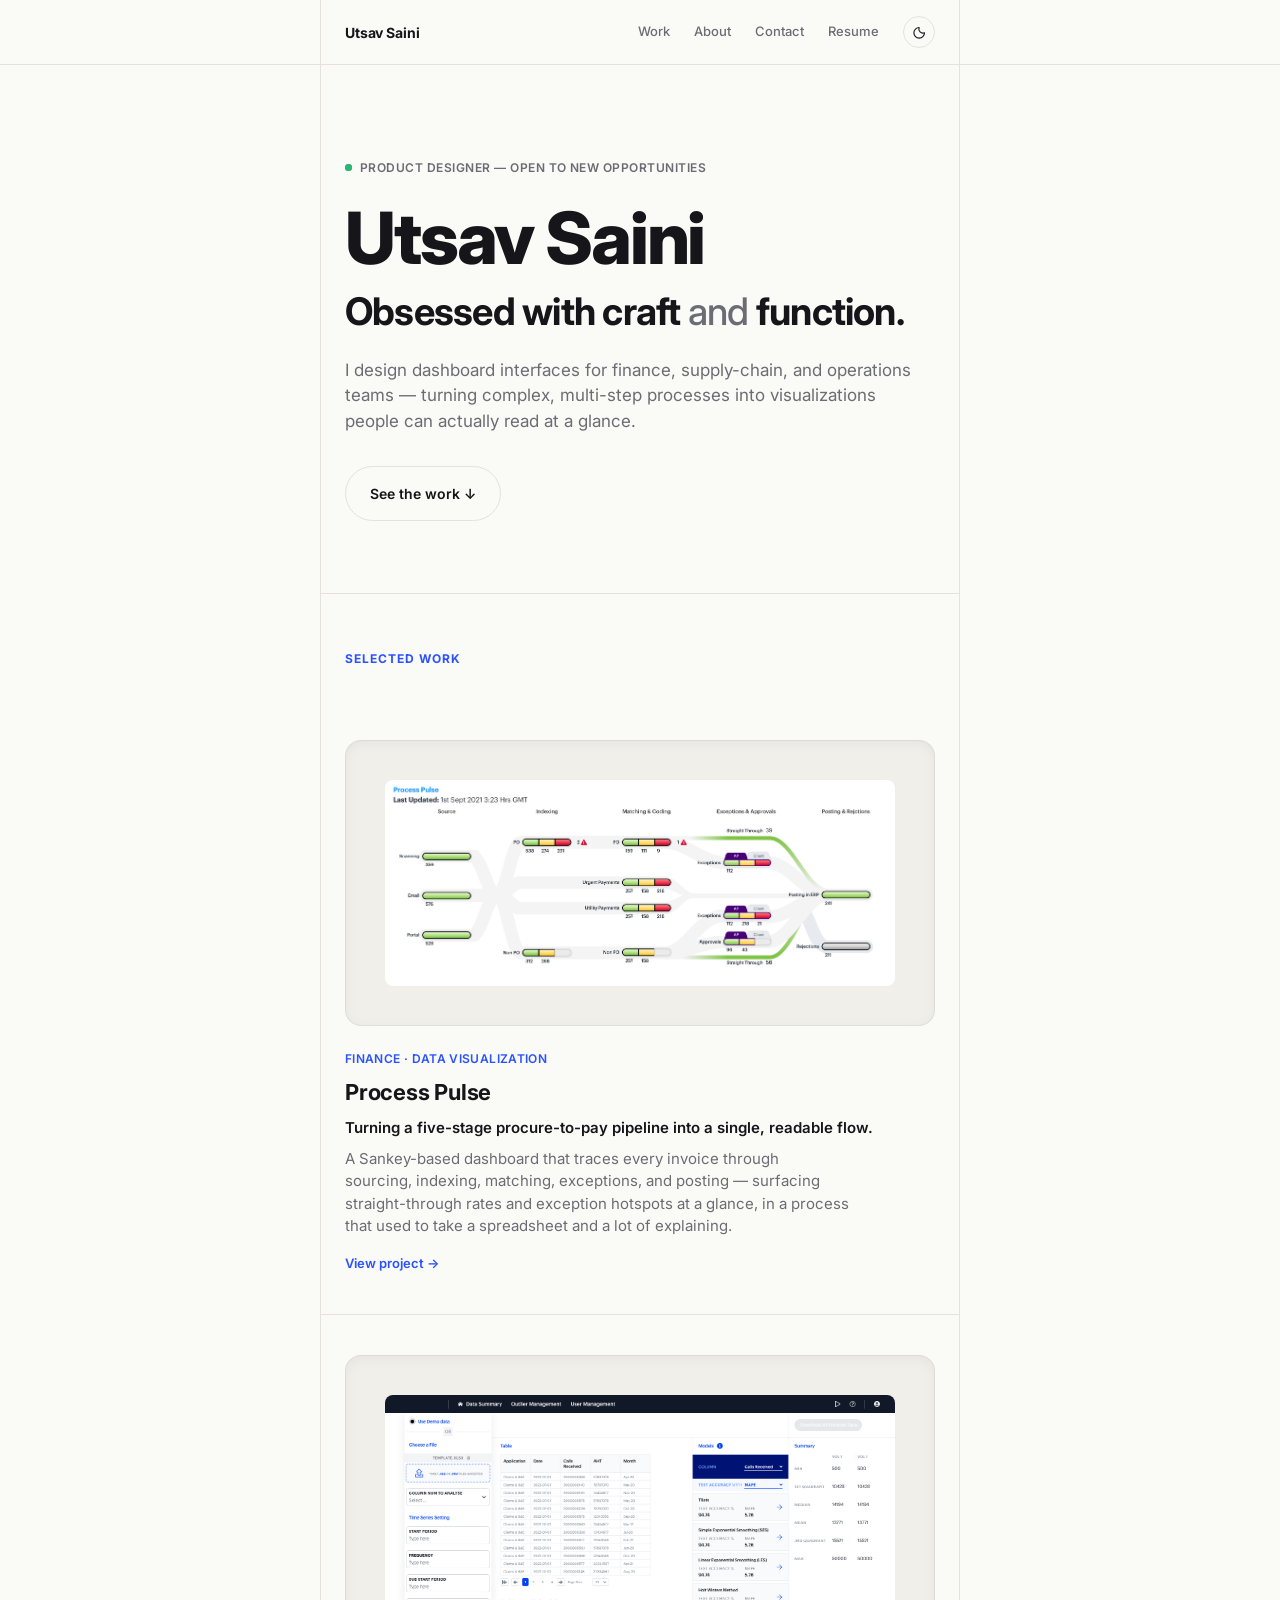
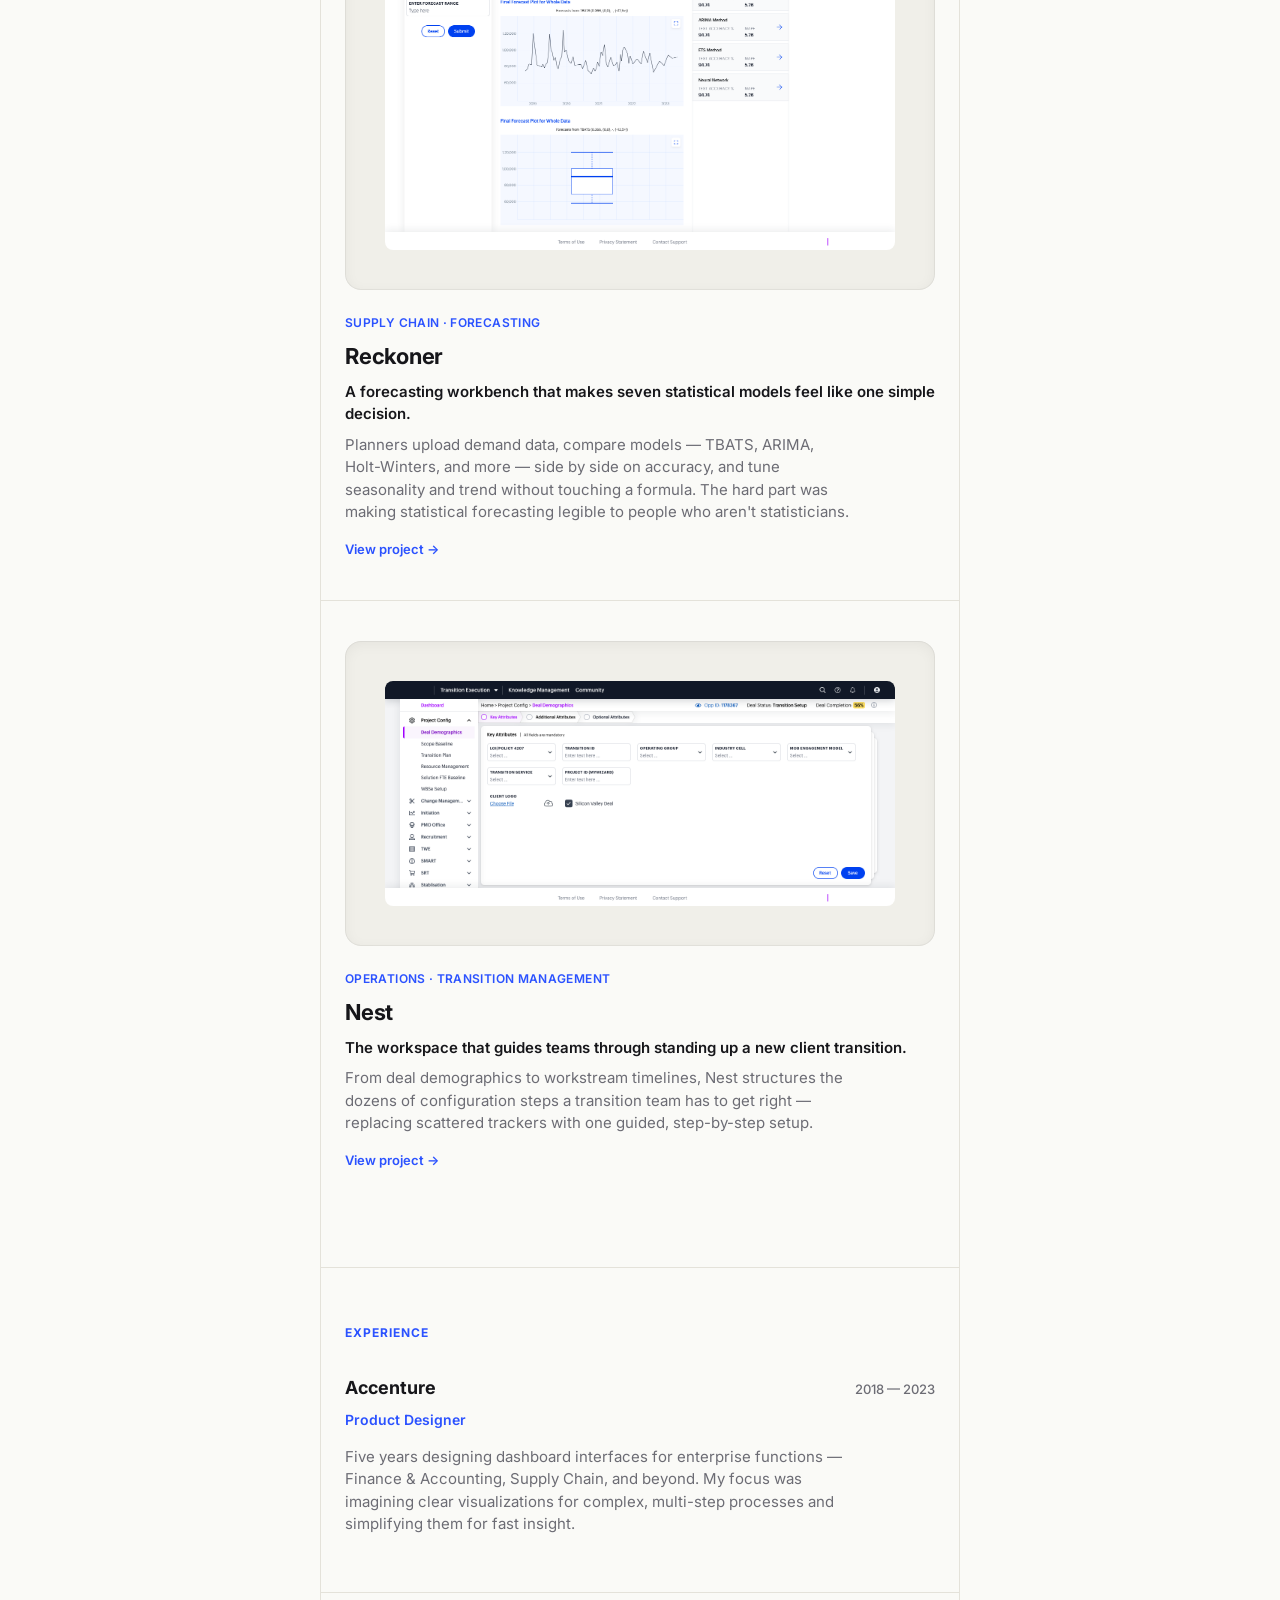
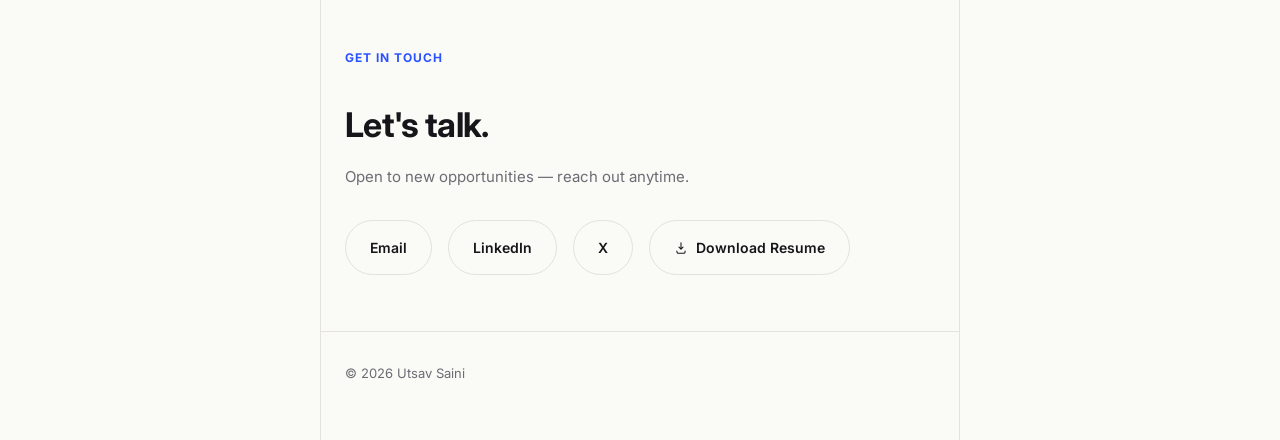
==== index.html @ 3cfc8caf "Fix hero section missing left padding on mobile The mobile media query's shorthand padding on .hero " ====
<!DOCTYPE html>
<html lang="en">
<head>
<meta charset="UTF-8">
<meta name="viewport" content="width=device-width, initial-scale=1.0">
<title>Utsav Saini — Product Designer</title>
<meta name="description" content="Utsav Saini is a Product Designer focused on dashboard interfaces for finance, supply-chain, and operations teams. Open to new opportunities.">
<script>
  (function () {
    var stored = localStorage.getItem('theme');
    var theme = stored || (window.matchMedia('(prefers-color-scheme: dark)').matches ? 'dark' : 'light');
    document.documentElement.setAttribute('data-theme', theme);
  })();
</script>
<link rel="preconnect" href="https://fonts.googleapis.com">
<link rel="preconnect" href="https://fonts.gstatic.com" crossorigin>
<link href="https://fonts.googleapis.com/css2?family=Inter:wght@400;500;600;700;800&display=swap" rel="stylesheet">
<style>
  :root {
    --bg: #fafaf7;
    --surface: #f0efe9;
    --border: #e4e2da;
    --text: #16161a;
    --text-dim: #6c6c74;
    --accent: #2b52ff;
    --nav-bg: rgba(250, 250, 247, 0.85);
    --media-shadow: inset 0 0 0 1px rgba(17, 17, 17, 0.05), inset 0 3px 14px rgba(17, 17, 17, 0.05);
    --width: 640px;
    --gutter: 24px;
    --cell-hover: rgba(43, 82, 255, 0.06);
  }

  [data-theme="dark"] {
    --bg: #121214;
    --surface: #1c1c20;
    --border: #2b2b30;
    --text: #f3f2ee;
    --text-dim: #9b9aa1;
    --accent: #6f8bff;
    --nav-bg: rgba(18, 18, 20, 0.85);
    --media-shadow: inset 0 0 0 1px rgba(255, 255, 255, 0.06), inset 0 3px 16px rgba(0, 0, 0, 0.4);
    --cell-hover: rgba(111, 139, 255, 0.09);
  }

  * { box-sizing: border-box; }

  html { scroll-behavior: smooth; }

  body {
    margin: 0;
    background-color: var(--bg);
    color: var(--text);
    font-family: "Inter", -apple-system, BlinkMacSystemFont, "Segoe UI", sans-serif;
    -webkit-font-smoothing: antialiased;
    line-height: 1.5;
    transition: background-color 0.4s ease, color 0.4s ease;
  }

  a { color: inherit; }

  /* Grid frame — vertical rails bound the content column; each major
     block is a bordered cell that tints on hover. */
  .wrap {
    max-width: var(--width);
    margin: 0 auto;
    padding: 0 var(--gutter);
    border-left: 1px solid var(--border);
    border-right: 1px solid var(--border);
  }

  /* Nav */
  .nav {
    position: sticky;
    top: 0;
    z-index: 10;
    background: var(--nav-bg);
    backdrop-filter: blur(8px);
    border-bottom: 1px solid var(--border);
    transition: background-color 0.4s ease;
  }

  .nav-inner {
    max-width: var(--width);
    border-left: 1px solid var(--border);
    border-right: 1px solid var(--border);
    margin: 0 auto;
    padding: 16px 24px;
    display: flex;
    align-items: center;
    justify-content: space-between;
    gap: 16px;
    transition: background-color 0.15s ease;
  }

  .nav-inner:hover { background-color: var(--cell-hover); }

  .nav-name {
    text-decoration: none;
    font-weight: 700;
    font-size: 14px;
    letter-spacing: -0.01em;
    white-space: nowrap;
    flex-shrink: 0;
  }

  .nav-right {
    display: flex;
    align-items: center;
    gap: 24px;
  }

  .nav-links {
    display: flex;
    gap: 24px;
  }

  .nav-links a {
    text-decoration: none;
    font-size: 13px;
    font-weight: 500;
    color: var(--text-dim);
    transition: color 0.2s ease;
  }

  .nav-links a:hover { color: var(--text); }

  .theme-toggle {
    width: 32px;
    height: 32px;
    flex-shrink: 0;
    display: flex;
    align-items: center;
    justify-content: center;
    border: 1px solid var(--border);
    border-radius: 50%;
    background: transparent;
    color: var(--text);
    cursor: pointer;
    padding: 0;
    transition: background-color 0.25s ease, border-color 0.4s ease, transform 0.25s ease;
  }

  .theme-toggle:hover {
    background: var(--surface);
    transform: translateY(-1px);
  }

  .theme-toggle svg {
    width: 15px;
    height: 15px;
  }

  .theme-toggle .icon-sun { display: none; }

  [data-theme="dark"] .theme-toggle .icon-moon { display: none; }
  [data-theme="dark"] .theme-toggle .icon-sun { display: block; }

  /* Reveal animation */
  .reveal {
    opacity: 0;
    transform: translateY(16px);
    transition: opacity 0.7s cubic-bezier(0.16, 1, 0.3, 1), transform 0.7s cubic-bezier(0.16, 1, 0.3, 1);
  }

  .reveal.in-view {
    opacity: 1;
    transform: translateY(0);
  }

  /* Hero */
  .hero {
    padding: 88px 0 72px;
  }

  .eyebrow {
    display: inline-flex;
    align-items: center;
    gap: 8px;
    font-size: 12px;
    font-weight: 600;
    letter-spacing: 0.04em;
    text-transform: uppercase;
    color: var(--text-dim);
    margin: 0 0 24px;
  }

  .status-dot {
    width: 7px;
    height: 7px;
    border-radius: 50%;
    background: #2bb673;
    position: relative;
  }

  .status-dot::after {
    content: "";
    position: absolute;
    inset: 0;
    border-radius: 50%;
    background: #2bb673;
    animation: pulse 2s ease-out infinite;
  }

  @keyframes pulse {
    0% { transform: scale(1); opacity: 0.6; }
    100% { transform: scale(2.8); opacity: 0; }
  }

  .hero-name {
    font-size: clamp(44px, 10vw, 72px);
    line-height: 1.02;
    letter-spacing: -0.03em;
    font-weight: 800;
    margin: 0 0 16px;
  }

  h2.hero-tagline {
    font-size: clamp(28px, 5vw, 38px);
    line-height: 1.15;
    letter-spacing: -0.02em;
    font-weight: 700;
    margin: 0 0 24px;
  }

  .hero-and { color: var(--text-dim); font-weight: 500; }

  .hero-bio {
    font-size: 17px;
    color: var(--text-dim);
    max-width: 52ch;
    margin: 0 0 32px;
  }

  .hero-cta {
    display: inline-flex;
    align-items: center;
    gap: 8px;
    font-size: 14px;
    font-weight: 600;
    text-decoration: none;
    color: var(--text);
    padding: 16px 24px;
    border: 1px solid var(--border);
    border-radius: 999px;
    transition: background 0.25s ease, transform 0.25s ease, border-color 0.25s ease;
  }

  .hero-cta:hover {
    background: var(--text);
    color: var(--bg);
    border-color: var(--text);
    transform: translateY(-2px);
  }

  /* Section label */
  .section-label {
    font-size: 12px;
    font-weight: 700;
    letter-spacing: 0.08em;
    text-transform: uppercase;
    color: var(--accent);
    margin: 0 0 32px;
  }

  section { padding: 56px 0; }

  section + section { border-top: 1px solid var(--border); }

  /* Work */
  .project-list {
    display: flex;
    flex-direction: column;
  }

  .project-media {
    position: relative;
    min-height: 200px;
    border-radius: 16px;
    background: var(--surface);
    box-shadow: var(--media-shadow);
    padding: clamp(16px, 5vw, 40px);
    margin-bottom: 24px;
    transition: transform 0.4s cubic-bezier(0.16, 1, 0.3, 1), background-color 0.4s ease, box-shadow 0.4s ease;
  }

  .project:hover .project-media { transform: translateY(-4px); }

  .project-media-placeholder {
    position: absolute;
    inset: 0;
    display: flex;
    align-items: center;
    justify-content: center;
    text-align: center;
    padding: 24px;
    font-size: 12px;
    color: var(--text-dim);
    font-weight: 500;
  }

  .project-media img {
    position: relative;
    z-index: 1;
    width: 100%;
    height: auto;
    display: block;
    border-radius: 8px;
  }

  .project-tag {
    font-size: 12px;
    font-weight: 600;
    letter-spacing: 0.03em;
    text-transform: uppercase;
    color: var(--accent);
    margin: 0 0 8px;
  }

  .project-title {
    font-size: 22px;
    font-weight: 700;
    letter-spacing: -0.01em;
    margin: 0 0 8px;
  }

  .project-line {
    font-size: 15px;
    font-weight: 600;
    margin: 0 0 8px;
  }

  .project-desc {
    font-size: 15px;
    color: var(--text-dim);
    margin: 0;
    max-width: 56ch;
  }

  .project {
    cursor: pointer;
    outline: none;
    margin-left: calc(var(--gutter) * -1);
    margin-right: calc(var(--gutter) * -1);
    padding: 40px var(--gutter);
  }

  .project + .project { border-top: 1px solid var(--border); }

  .project:focus-visible {
    box-shadow: 0 0 0 3px var(--accent);
  }

  .project-view {
    display: inline-flex;
    margin-top: 16px;
    font-size: 13px;
    font-weight: 600;
    color: var(--accent);
    transition: transform 0.25s ease;
  }

  .project:hover .project-view { transform: translateX(4px); }

  /* Project modal */
  .modal-overlay {
    position: fixed;
    inset: 0;
    z-index: 100;
    display: flex;
    align-items: flex-start;
    justify-content: center;
    padding: 48px 24px;
    overflow-y: auto;
    background: rgba(10, 10, 12, 0.55);
    backdrop-filter: blur(4px);
    opacity: 0;
    pointer-events: none;
    transition: opacity 0.3s ease;
  }

  .modal-overlay.open {
    opacity: 1;
    pointer-events: auto;
  }

  .modal {
    width: 100%;
    max-width: 720px;
    background: var(--bg);
    border-radius: 20px;
    padding: 40px 40px 48px;
    position: relative;
    transform: translateY(18px) scale(0.98);
    opacity: 0;
    transition: transform 0.35s cubic-bezier(0.16, 1, 0.3, 1), opacity 0.35s ease, background-color 0.4s ease;
  }

  .modal-overlay.open .modal {
    transform: translateY(0) scale(1);
    opacity: 1;
  }

  .modal-close {
    position: absolute;
    top: 20px;
    right: 20px;
    width: 34px;
    height: 34px;
    display: flex;
    align-items: center;
    justify-content: center;
    border: 1px solid var(--border);
    border-radius: 50%;
    background: var(--bg);
    color: var(--text);
    cursor: pointer;
    transition: background-color 0.2s ease, transform 0.2s ease;
  }

  .modal-close:hover {
    background: var(--surface);
    transform: rotate(90deg);
  }

  .modal-close svg { width: 14px; height: 14px; }

  .modal-head { max-width: 56ch; margin-bottom: 32px; }

  .modal-title {
    font-size: 24px;
    font-weight: 700;
    letter-spacing: -0.01em;
    margin: 0 0 8px;
  }

  .modal-gallery {
    display: flex;
    flex-direction: column;
    gap: 16px;
  }

  .modal-gallery img {
    width: 100%;
    display: block;
    border-radius: 12px;
    border: 1px solid var(--border);
  }

  @media (max-width: 560px) {
    .modal-overlay { padding: 0; }
    .modal { max-width: none; min-height: 100%; border-radius: 0; padding: 32px 24px 40px; }
  }

  /* About / Experience */
  .role-head {
    display: flex;
    align-items: baseline;
    justify-content: space-between;
    gap: 16px;
    margin-bottom: 8px;
  }

  .role-head h3 {
    font-size: 18px;
    font-weight: 700;
    margin: 0;
  }

  .role-dates {
    font-size: 13px;
    color: var(--text-dim);
    font-weight: 500;
    white-space: nowrap;
  }

  .role-title {
    font-size: 14px;
    font-weight: 600;
    color: var(--accent);
    margin: 0 0 16px;
  }

  .role-desc {
    font-size: 15px;
    color: var(--text-dim);
    margin: 0;
    max-width: 56ch;
  }

  /* Contact */
  .contact h2 {
    font-size: clamp(26px, 5vw, 34px);
    letter-spacing: -0.02em;
    margin: 0 0 16px;
  }

  .contact-line {
    font-size: 15px;
    color: var(--text-dim);
    margin: 0 0 32px;
  }

  .contact-links {
    display: flex;
    flex-wrap: wrap;
    gap: 16px;
  }

  .contact-links a {
    display: inline-flex;
    align-items: center;
    gap: 8px;
    text-decoration: none;
    font-size: 14px;
    font-weight: 600;
    padding: 16px 24px;
    border: 1px solid var(--border);
    border-radius: 999px;
    transition: background 0.25s ease, color 0.25s ease, border-color 0.25s ease, transform 0.25s ease;
  }

  .contact-links a:hover {
    background: var(--text);
    color: var(--bg);
    border-color: var(--text);
    transform: translateY(-2px);
  }

  .contact-links a svg {
    width: 14px;
    height: 14px;
    flex-shrink: 0;
  }

  footer {
    padding: 32px 0 56px;
    font-size: 13px;
    color: var(--text-dim);
    border-top: 1px solid var(--border);
  }

  /* Grid cells — each major block bleeds edge-to-edge to the rails on
     .wrap and tints on hover. Declared last so it wins over the
     section/footer padding shorthands above. */
  .hero, .work, .about, .contact, footer {
    margin-left: calc(var(--gutter) * -1);
    margin-right: calc(var(--gutter) * -1);
    padding-left: var(--gutter);
    padding-right: var(--gutter);
    transition: background-color 0.15s ease;
  }

  .hero:hover, .work:hover, .about:hover, .contact:hover, footer:hover {
    background-color: var(--cell-hover);
  }

  @media (max-width: 480px) {
    .hero { padding-top: 56px; padding-bottom: 48px; }
    section { padding: 48px 0; }
    .nav-inner { padding: 16px 24px; }
    .wrap, .nav-inner { padding-left: 24px; padding-right: 24px; }
    .nav-right { gap: 16px; }
    .nav-links { gap: 12px; }
    .nav-links a { font-size: 12px; }
  }
</style>
</head>
<body>

  <header class="nav" id="nav">
    <div class="nav-inner">
      <a href="#top" class="nav-name">Utsav Saini</a>
      <div class="nav-right">
        <nav class="nav-links">
          <a href="#work">Work</a>
          <a href="#about">About</a>
          <a href="#contact">Contact</a>
          <a href="utsav-saini-resume.pdf" target="_blank" rel="noopener">Resume</a>
        </nav>
        <button class="theme-toggle" id="themeToggle" type="button" aria-label="Toggle dark mode">
          <svg class="icon-moon" viewBox="0 0 24 24" fill="none" stroke="currentColor" stroke-width="1.8" stroke-linecap="round" stroke-linejoin="round"><path d="M20 12.5A8.5 8.5 0 1 1 11.5 4a6.5 6.5 0 0 0 8.5 8.5Z"/></svg>
          <svg class="icon-sun" viewBox="0 0 24 24" fill="none" stroke="currentColor" stroke-width="1.8" stroke-linecap="round" stroke-linejoin="round"><circle cx="12" cy="12" r="4.5"/><path d="M12 2.5v2.5M12 19v2.5M4.5 12H2M22 12h-2.5M5.6 5.6l1.8 1.8M16.6 16.6l1.8 1.8M18.4 5.6l-1.8 1.8M7.4 16.6l-1.8 1.8"/></svg>
        </button>
      </div>
    </div>
  </header>

  <main class="wrap" id="top">

    <section class="hero">
      <p class="eyebrow"><span class="status-dot"></span> Product Designer — Open to new opportunities</p>
      <h1 class="hero-name">Utsav Saini</h1>
      <h2 class="hero-tagline">Obsessed with craft <span class="hero-and">and</span> function.</h2>
      <p class="hero-bio">
        I design dashboard interfaces for finance, supply-chain, and operations teams —
        turning complex, multi-step processes into visualizations people can actually
        read at a glance.
      </p>
      <a href="#work" class="hero-cta">See the work ↓</a>
    </section>

    <section class="work reveal" id="work">
      <p class="section-label">Selected Work</p>

      <div class="project-list">

        <article class="project reveal" data-project="process-pulse" tabindex="0" role="button" aria-haspopup="dialog">
          <div class="project-media">
            <div class="project-media-placeholder">Add screenshot — save as<br><code>images/process-pulse.png</code></div>
            <img src="images/PTP%20Process%20Pulse.png" alt="Process Pulse — a Sankey-style dashboard tracing a procure-to-pay process" loading="lazy" onerror="this.style.display='none'">
          </div>
          <p class="project-tag">Finance · Data Visualization</p>
          <h3 class="project-title">Process Pulse</h3>
          <p class="project-line">Turning a five-stage procure-to-pay pipeline into a single, readable flow.</p>
          <p class="project-desc">
            A Sankey-based dashboard that traces every invoice through sourcing, indexing,
            matching, exceptions, and posting — surfacing straight-through rates and
            exception hotspots at a glance, in a process that used to take a spreadsheet
            and a lot of explaining.
          </p>
          <span class="project-view">View project →</span>
        </article>

        <article class="project reveal" data-project="reckoner" tabindex="0" role="button" aria-haspopup="dialog">
          <div class="project-media">
            <div class="project-media-placeholder">Add screenshot — save as<br><code>images/reckoner.png</code></div>
            <img src="images/Reckoner%20Data%20Summary%2001.png" alt="Reckoner — a forecasting workbench comparing statistical models" loading="lazy" onerror="this.style.display='none'">
          </div>
          <p class="project-tag">Supply Chain · Forecasting</p>
          <h3 class="project-title">Reckoner</h3>
          <p class="project-line">A forecasting workbench that makes seven statistical models feel like one simple decision.</p>
          <p class="project-desc">
            Planners upload demand data, compare models — TBATS, ARIMA, Holt-Winters, and
            more — side by side on accuracy, and tune seasonality and trend without
            touching a formula. The hard part was making statistical forecasting legible
            to people who aren't statisticians.
          </p>
          <span class="project-view">View project →</span>
        </article>

        <article class="project reveal" data-project="nest" tabindex="0" role="button" aria-haspopup="dialog">
          <div class="project-media">
            <div class="project-media-placeholder">Add screenshot — save as<br><code>images/nest.png</code></div>
            <img src="images/Nest%20PMO%20Deal%20Demographics%20Key%20Attributes.png" alt="Nest — a guided workspace for configuring client transitions" loading="lazy" onerror="this.style.display='none'">
          </div>
          <p class="project-tag">Operations · Transition Management</p>
          <h3 class="project-title">Nest</h3>
          <p class="project-line">The workspace that guides teams through standing up a new client transition.</p>
          <p class="project-desc">
            From deal demographics to workstream timelines, Nest structures the dozens of
            configuration steps a transition team has to get right — replacing scattered
            trackers with one guided, step-by-step setup.
          </p>
          <span class="project-view">View project →</span>
        </article>

      </div>
    </section>

    <section class="about reveal" id="about">
      <p class="section-label">Experience</p>
      <div class="role">
        <div class="role-head">
          <h3>Accenture</h3>
          <span class="role-dates">2018 — 2023</span>
        </div>
        <p class="role-title">Product Designer</p>
        <p class="role-desc">
          Five years designing dashboard interfaces for enterprise functions — Finance
          &amp; Accounting, Supply Chain, and beyond. My focus was imagining clear
          visualizations for complex, multi-step processes and simplifying them for fast
          insight.
        </p>
      </div>
    </section>

    <section class="contact reveal" id="contact">
      <p class="section-label">Get in touch</p>
      <h2>Let's talk.</h2>
      <p class="contact-line">Open to new opportunities — reach out anytime.</p>
      <div class="contact-links">
        <a href="mailto:utsavsaini747@gmail.com">Email</a>
        <a href="https://www.linkedin.com/in/utsavsaini/" target="_blank" rel="noopener">LinkedIn</a>
        <a href="https://x.com/utsav_saini" target="_blank" rel="noopener">X</a>
        <a href="utsav-saini-resume.pdf" download="Utsav Saini - Resume.pdf">
          <svg viewBox="0 0 24 24" fill="none" stroke="currentColor" stroke-width="1.8" stroke-linecap="round" stroke-linejoin="round"><path d="M12 3v11m0 0-3.5-3.5M12 14l3.5-3.5"/><path d="M5 17v1.5A2.5 2.5 0 0 0 7.5 21h9a2.5 2.5 0 0 0 2.5-2.5V17"/></svg>
          Download Resume
        </a>
      </div>
    </section>

    <footer>© 2026 Utsav Saini</footer>

  </main>

  <div class="modal-overlay" id="modalOverlay">
    <div class="modal" id="modal" role="dialog" aria-modal="true" aria-labelledby="modalTitle">
      <button class="modal-close" id="modalClose" type="button" aria-label="Close">
        <svg viewBox="0 0 24 24" fill="none" stroke="currentColor" stroke-width="1.8" stroke-linecap="round"><path d="M5 5l14 14M19 5L5 19"/></svg>
      </button>
      <div class="modal-head">
        <p class="project-tag" id="modalTag"></p>
        <h3 class="modal-title" id="modalTitle"></h3>
        <p class="project-line" id="modalLine"></p>
        <p class="project-desc" id="modalDesc"></p>
      </div>
      <div class="modal-gallery" id="modalGallery"></div>
    </div>
  </div>

<script>
  const observer = new IntersectionObserver((entries) => {
    entries.forEach((entry) => {
      if (entry.isIntersecting) {
        entry.target.classList.add('in-view');
        observer.unobserve(entry.target);
      }
    });
  }, { threshold: 0.12 });

  document.querySelectorAll('.reveal').forEach((el) => observer.observe(el));

  // Theme toggle
  const themeToggle = document.getElementById('themeToggle');
  themeToggle.addEventListener('click', () => {
    const root = document.documentElement;
    const next = root.getAttribute('data-theme') === 'dark' ? 'light' : 'dark';
    root.setAttribute('data-theme', next);
    localStorage.setItem('theme', next);
  });

  // Project modal
  const PROJECTS = {
    'process-pulse': {
      tag: 'Finance · Data Visualization',
      title: 'Process Pulse',
      line: 'Turning a five-stage procure-to-pay pipeline into a single, readable flow.',
      desc: 'A Sankey-based dashboard that traces every invoice through sourcing, indexing, matching, exceptions, and posting — surfacing straight-through rates and exception hotspots at a glance, in a process that used to take a spreadsheet and a lot of explaining.',
      images: ['PTP Process Pulse.png']
    },
    'reckoner': {
      tag: 'Supply Chain · Forecasting',
      title: 'Reckoner',
      line: 'A forecasting workbench that makes seven statistical models feel like one simple decision.',
      desc: "Planners upload demand data, compare models — TBATS, ARIMA, Holt-Winters, and more — side by side on accuracy, and tune seasonality and trend without touching a formula. The hard part was making statistical forecasting legible to people who aren't statisticians.",
      images: [
        'Reckoner Data Summary 01.png',
        'Reckoner Model Tbats.png',
        'Reckoner Model Ex SES.png',
        'Reckoner Model Ex LES.png',
        'Reckoner Model Ex HW.png'
      ]
    },
    'nest': {
      tag: 'Operations · Transition Management',
      title: 'Nest',
      line: 'The workspace that guides teams through standing up a new client transition.',
      desc: 'From deal demographics to workstream timelines, Nest structures the dozens of configuration steps a transition team has to get right — replacing scattered trackers with one guided, step-by-step setup.',
      images: [
        'Nest PMO Deal Demographics Key Attributes.png',
        'Nest PMO Deal Demographics Additional Attributes.png',
        'Nest PMO Transition Timeline Tab 1 copy paste feature single row.png',
        'Nest PMO Transition Timeline Tab 1 copy paste feature blue outline buttons.png',
        'Nest PMO Transition Timeline Tab 1 copy paste feature blue outline buttons hover keyboard shortcut.png'
      ]
    }
  };

  const overlay = document.getElementById('modalOverlay');
  const modal = document.getElementById('modal');
  const modalTag = document.getElementById('modalTag');
  const modalTitle = document.getElementById('modalTitle');
  const modalLine = document.getElementById('modalLine');
  const modalDesc = document.getElementById('modalDesc');
  const modalGallery = document.getElementById('modalGallery');
  const modalClose = document.getElementById('modalClose');
  let lastFocused = null;

  function openProject(id) {
    const data = PROJECTS[id];
    if (!data) return;
    modalTag.textContent = data.tag;
    modalTitle.textContent = data.title;
    modalLine.textContent = data.line;
    modalDesc.textContent = data.desc;
    modalGallery.innerHTML = data.images
      .map((file) => `<img src="images/${encodeURIComponent(file)}" alt="${data.title} screenshot" loading="lazy">`)
      .join('');

    lastFocused = document.activeElement;
    overlay.classList.add('open');
    document.body.style.overflow = 'hidden';
    modalClose.focus();
  }

  function closeProject() {
    overlay.classList.remove('open');
    document.body.style.overflow = '';
    if (lastFocused) lastFocused.focus();
  }

  document.querySelectorAll('.project[data-project]').forEach((card) => {
    card.addEventListener('click', () => openProject(card.dataset.project));
    card.addEventListener('keydown', (e) => {
      if (e.key === 'Enter' || e.key === ' ') {
        e.preventDefault();
        openProject(card.dataset.project);
      }
    });
  });

  modalClose.addEventListener('click', closeProject);
  overlay.addEventListener('click', (e) => {
    if (e.target === overlay) closeProject();
  });
  document.addEventListener('keydown', (e) => {
    if (e.key === 'Escape' && overlay.classList.contains('open')) closeProject();
  });
</script>

</body>
</html>
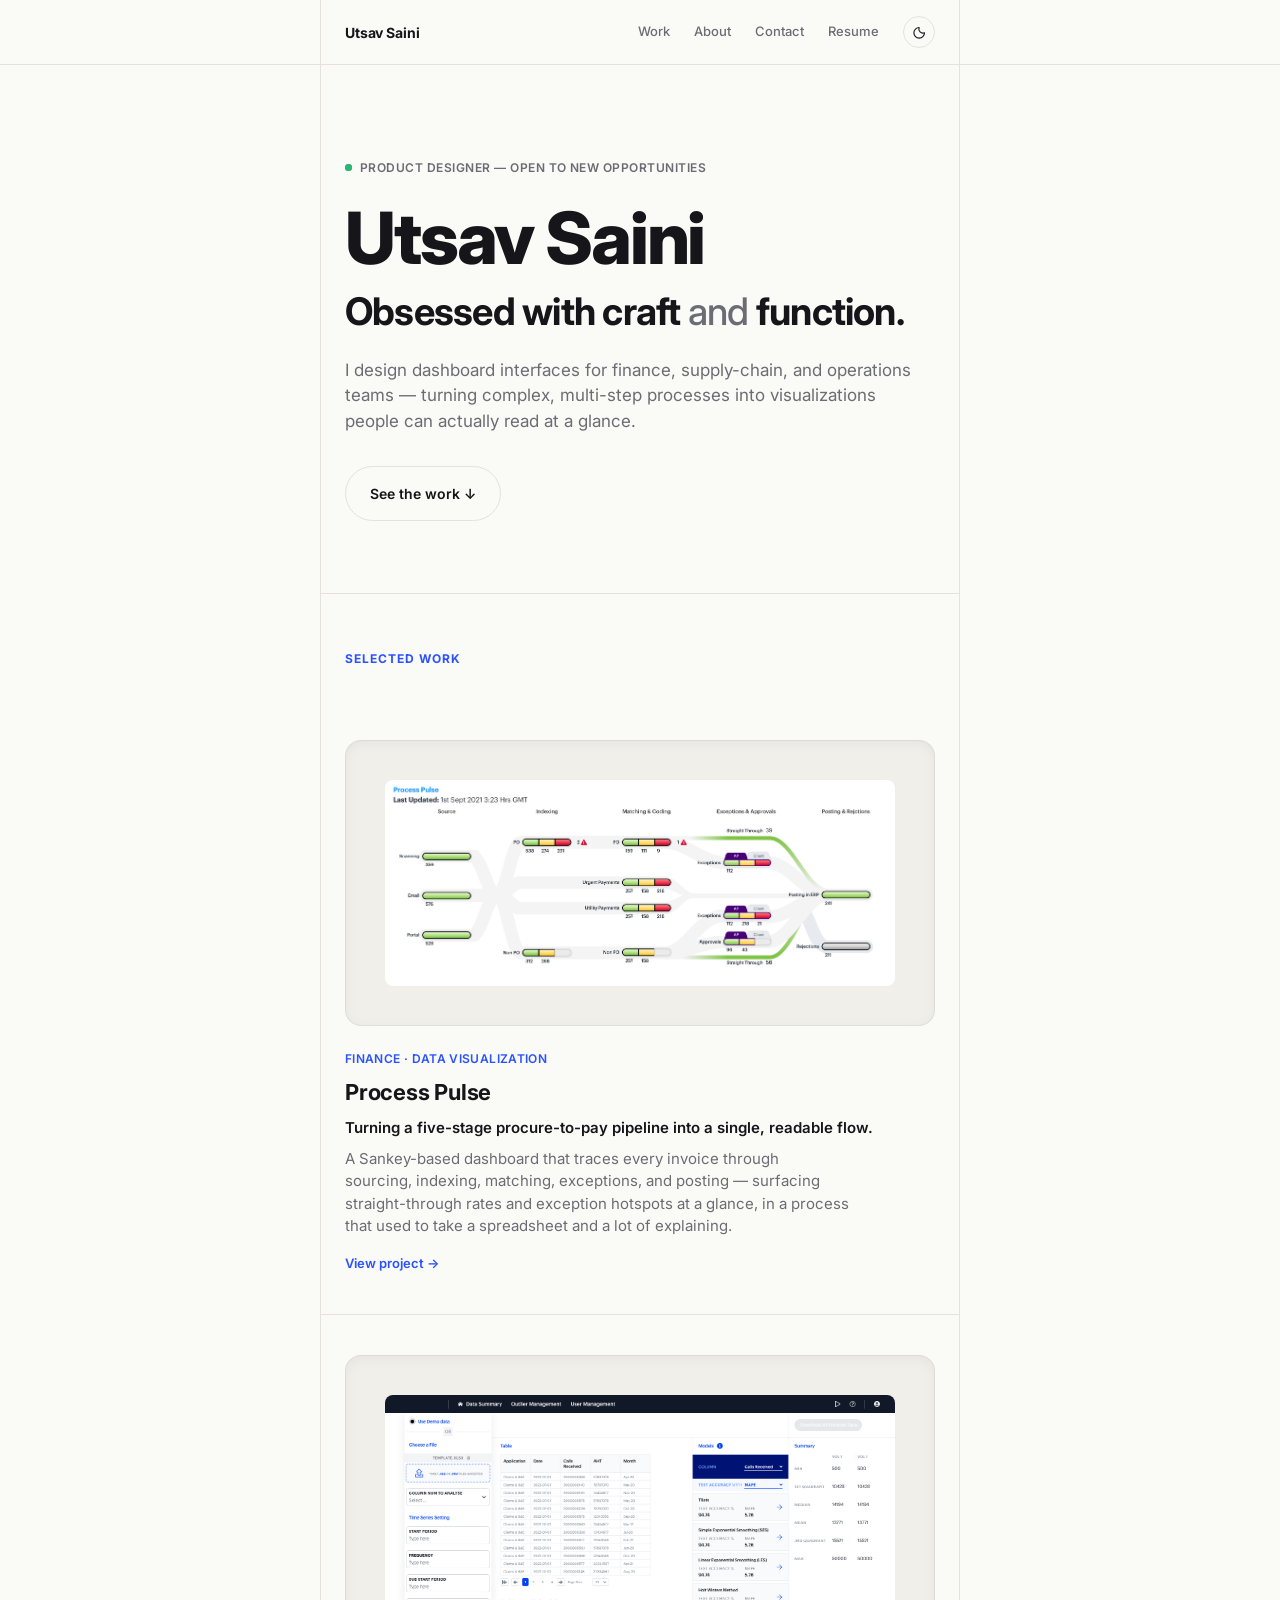
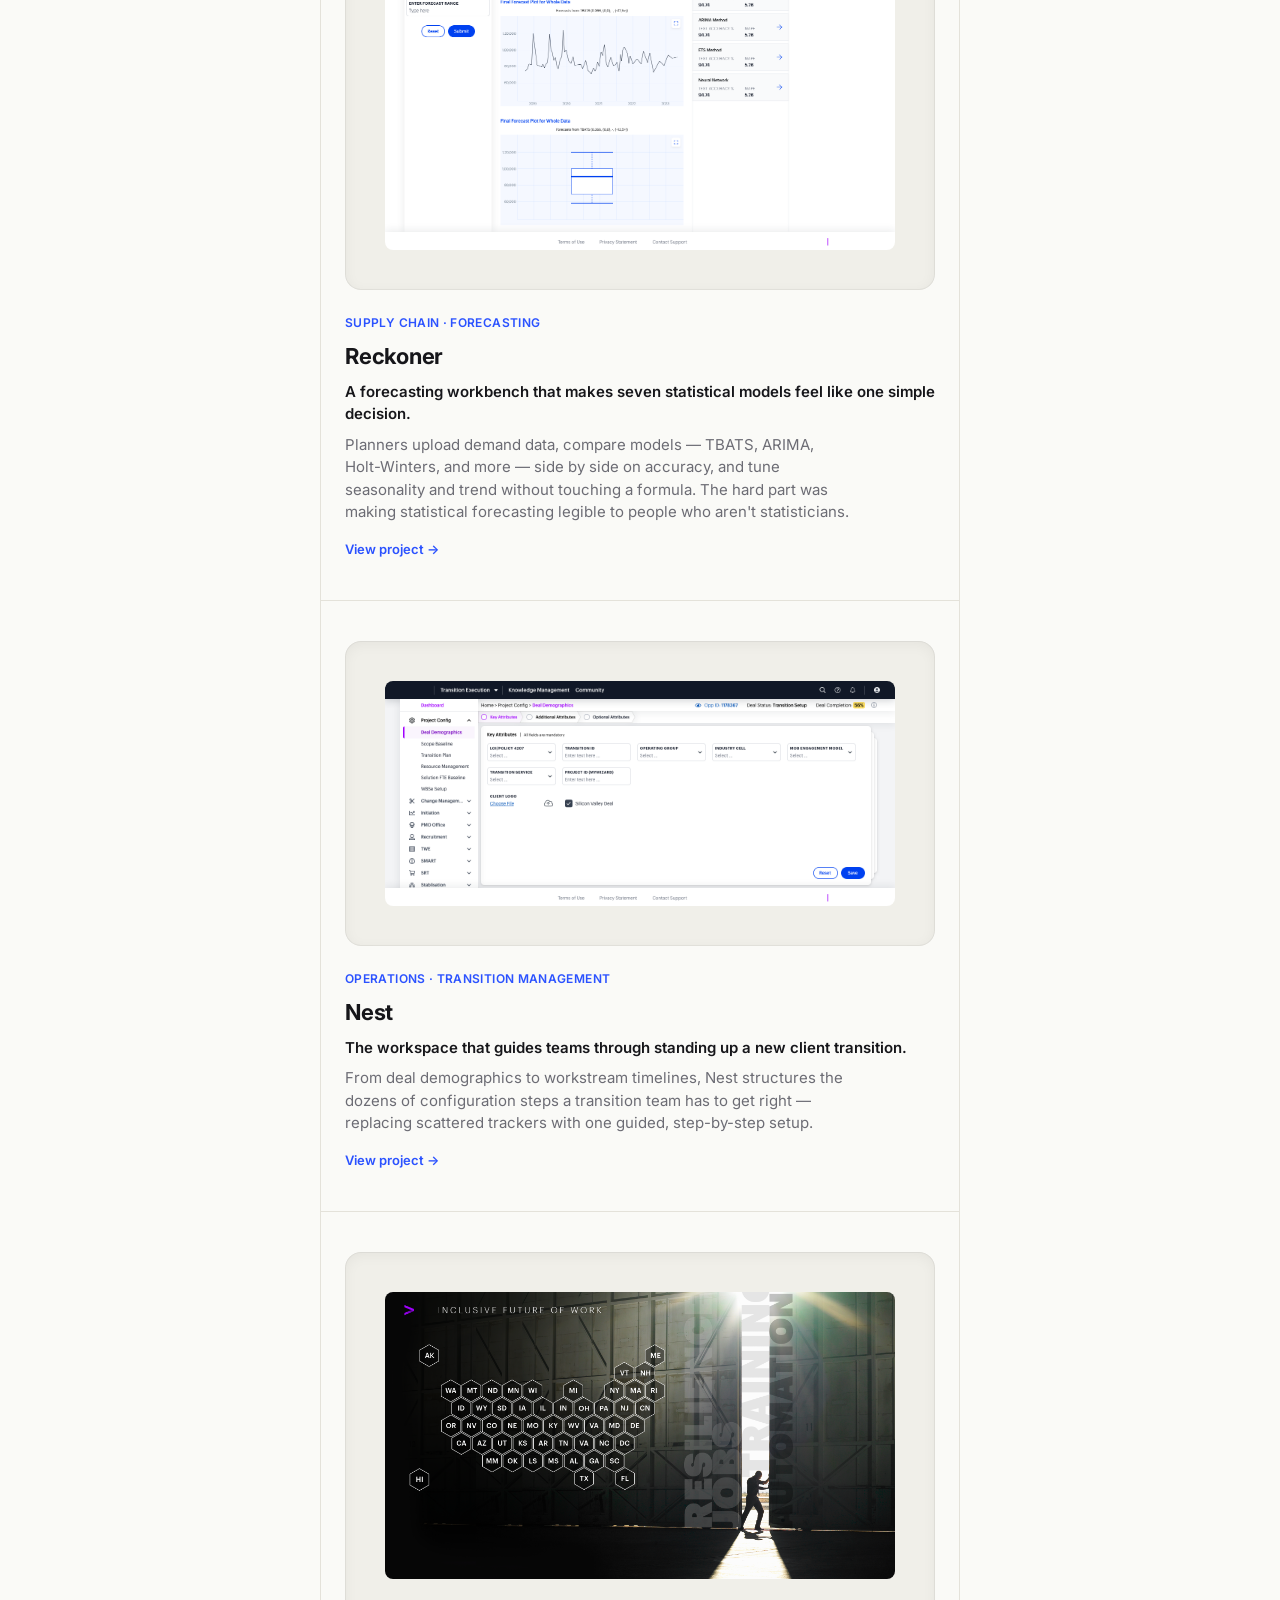
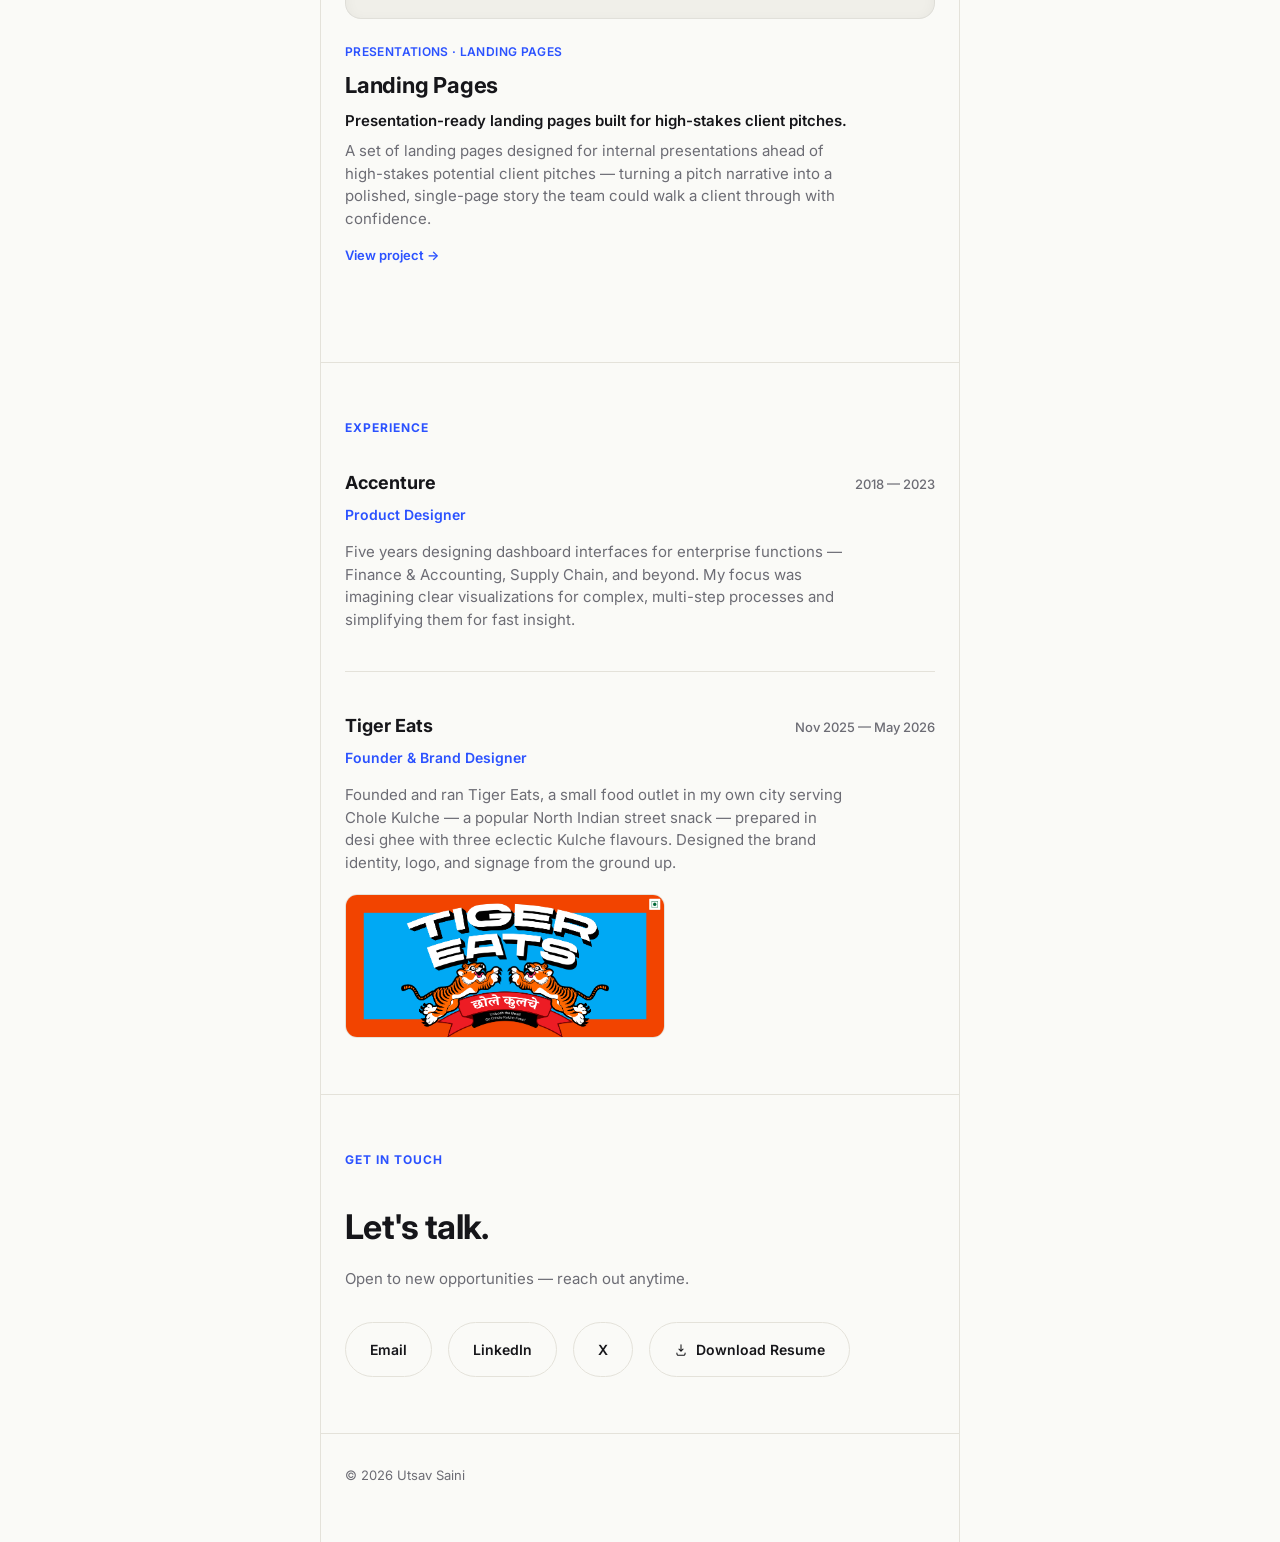
==== commit e6161e40: "Add image carousel, Landing Pages project, Tiger Eats experience Project screenshots now open in a l" ====
--- a/index.html
+++ b/index.html
@@ -1,570 +1,750 @@
 <!DOCTYPE html>
 <html lang="en">
+
 <head>
-<meta charset="UTF-8">
-<meta name="viewport" content="width=device-width, initial-scale=1.0">
-<title>Utsav Saini — Product Designer</title>
-<meta name="description" content="Utsav Saini is a Product Designer focused on dashboard interfaces for finance, supply-chain, and operations teams. Open to new opportunities.">
-<script>
-  (function () {
-    var stored = localStorage.getItem('theme');
-    var theme = stored || (window.matchMedia('(prefers-color-scheme: dark)').matches ? 'dark' : 'light');
-    document.documentElement.setAttribute('data-theme', theme);
-  })();
-</script>
-<link rel="preconnect" href="https://fonts.googleapis.com">
-<link rel="preconnect" href="https://fonts.gstatic.com" crossorigin>
-<link href="https://fonts.googleapis.com/css2?family=Inter:wght@400;500;600;700;800&display=swap" rel="stylesheet">
-<style>
-  :root {
-    --bg: #fafaf7;
-    --surface: #f0efe9;
-    --border: #e4e2da;
-    --text: #16161a;
-    --text-dim: #6c6c74;
-    --accent: #2b52ff;
-    --nav-bg: rgba(250, 250, 247, 0.85);
-    --media-shadow: inset 0 0 0 1px rgba(17, 17, 17, 0.05), inset 0 3px 14px rgba(17, 17, 17, 0.05);
-    --width: 640px;
-    --gutter: 24px;
-    --cell-hover: rgba(43, 82, 255, 0.06);
-  }
-
-  [data-theme="dark"] {
-    --bg: #121214;
-    --surface: #1c1c20;
-    --border: #2b2b30;
-    --text: #f3f2ee;
-    --text-dim: #9b9aa1;
-    --accent: #6f8bff;
-    --nav-bg: rgba(18, 18, 20, 0.85);
-    --media-shadow: inset 0 0 0 1px rgba(255, 255, 255, 0.06), inset 0 3px 16px rgba(0, 0, 0, 0.4);
-    --cell-hover: rgba(111, 139, 255, 0.09);
-  }
-
-  * { box-sizing: border-box; }
-
-  html { scroll-behavior: smooth; }
-
-  body {
-    margin: 0;
-    background-color: var(--bg);
-    color: var(--text);
-    font-family: "Inter", -apple-system, BlinkMacSystemFont, "Segoe UI", sans-serif;
-    -webkit-font-smoothing: antialiased;
-    line-height: 1.5;
-    transition: background-color 0.4s ease, color 0.4s ease;
-  }
-
-  a { color: inherit; }
-
-  /* Grid frame — vertical rails bound the content column; each major
+  <meta charset="UTF-8">
+  <meta name="viewport" content="width=device-width, initial-scale=1.0">
+  <title>Utsav Saini — Product Designer</title>
+  <meta name="description"
+    content="Utsav Saini is a Product Designer focused on dashboard interfaces for finance, supply-chain, and operations teams. Open to new opportunities.">
+  <script>
+    (function () {
+      var stored = localStorage.getItem('theme');
+      var theme = stored || (window.matchMedia('(prefers-color-scheme: dark)').matches ? 'dark' : 'light');
+      document.documentElement.setAttribute('data-theme', theme);
+    })();
+  </script>
+  <link rel="preconnect" href="https://fonts.googleapis.com">
+  <link rel="preconnect" href="https://fonts.gstatic.com" crossorigin>
+  <link href="https://fonts.googleapis.com/css2?family=Inter:wght@400;500;600;700;800&display=swap" rel="stylesheet">
+  <style>
+    :root {
+      --bg: #fafaf7;
+      --surface: #f0efe9;
+      --border: #e4e2da;
+      --text: #16161a;
+      --text-dim: #6c6c74;
+      --accent: #2b52ff;
+      --nav-bg: rgba(250, 250, 247, 0.85);
+      --media-shadow: inset 0 0 0 1px rgba(17, 17, 17, 0.05), inset 0 3px 14px rgba(17, 17, 17, 0.05);
+      --width: 640px;
+      --gutter: 24px;
+      --cell-hover: rgba(249, 251, 255, 0.979);
+    }
+
+    [data-theme="dark"] {
+      --bg: #121214;
+      --surface: #1c1c20;
+      --border: #2b2b30;
+      --text: #f3f2ee;
+      --text-dim: #9b9aa1;
+      --accent: #6f8bff;
+      --nav-bg: rgba(18, 18, 20, 0.85);
+      --media-shadow: inset 0 0 0 1px rgba(255, 255, 255, 0.06), inset 0 3px 16px rgba(0, 0, 0, 0.4);
+      --cell-hover: rgba(0, 0, 0, 0.364);
+    }
+
+    * {
+      box-sizing: border-box;
+    }
+
+    html {
+      scroll-behavior: smooth;
+    }
+
+    body {
+      margin: 0;
+      background-color: var(--bg);
+      color: var(--text);
+      font-family: "Inter", -apple-system, BlinkMacSystemFont, "Segoe UI", sans-serif;
+      -webkit-font-smoothing: antialiased;
+      line-height: 1.5;
+      transition: background-color 0.4s ease, color 0.4s ease;
+    }
+
+    a {
+      color: inherit;
+    }
+
+    /* Grid frame — vertical rails bound the content column; each major
      block is a bordered cell that tints on hover. */
-  .wrap {
-    max-width: var(--width);
-    margin: 0 auto;
-    padding: 0 var(--gutter);
-    border-left: 1px solid var(--border);
-    border-right: 1px solid var(--border);
-  }
-
-  /* Nav */
-  .nav {
-    position: sticky;
-    top: 0;
-    z-index: 10;
-    background: var(--nav-bg);
-    backdrop-filter: blur(8px);
-    border-bottom: 1px solid var(--border);
-    transition: background-color 0.4s ease;
-  }
-
-  .nav-inner {
-    max-width: var(--width);
-    border-left: 1px solid var(--border);
-    border-right: 1px solid var(--border);
-    margin: 0 auto;
-    padding: 16px 24px;
-    display: flex;
-    align-items: center;
-    justify-content: space-between;
-    gap: 16px;
-    transition: background-color 0.15s ease;
-  }
-
-  .nav-inner:hover { background-color: var(--cell-hover); }
-
-  .nav-name {
-    text-decoration: none;
-    font-weight: 700;
-    font-size: 14px;
-    letter-spacing: -0.01em;
-    white-space: nowrap;
-    flex-shrink: 0;
-  }
-
-  .nav-right {
-    display: flex;
-    align-items: center;
-    gap: 24px;
-  }
-
-  .nav-links {
-    display: flex;
-    gap: 24px;
-  }
-
-  .nav-links a {
-    text-decoration: none;
-    font-size: 13px;
-    font-weight: 500;
-    color: var(--text-dim);
-    transition: color 0.2s ease;
-  }
-
-  .nav-links a:hover { color: var(--text); }
-
-  .theme-toggle {
-    width: 32px;
-    height: 32px;
-    flex-shrink: 0;
-    display: flex;
-    align-items: center;
-    justify-content: center;
-    border: 1px solid var(--border);
-    border-radius: 50%;
-    background: transparent;
-    color: var(--text);
-    cursor: pointer;
-    padding: 0;
-    transition: background-color 0.25s ease, border-color 0.4s ease, transform 0.25s ease;
-  }
-
-  .theme-toggle:hover {
-    background: var(--surface);
-    transform: translateY(-1px);
-  }
-
-  .theme-toggle svg {
-    width: 15px;
-    height: 15px;
-  }
-
-  .theme-toggle .icon-sun { display: none; }
-
-  [data-theme="dark"] .theme-toggle .icon-moon { display: none; }
-  [data-theme="dark"] .theme-toggle .icon-sun { display: block; }
-
-  /* Reveal animation */
-  .reveal {
-    opacity: 0;
-    transform: translateY(16px);
-    transition: opacity 0.7s cubic-bezier(0.16, 1, 0.3, 1), transform 0.7s cubic-bezier(0.16, 1, 0.3, 1);
-  }
-
-  .reveal.in-view {
-    opacity: 1;
-    transform: translateY(0);
-  }
-
-  /* Hero */
-  .hero {
-    padding: 88px 0 72px;
-  }
-
-  .eyebrow {
-    display: inline-flex;
-    align-items: center;
-    gap: 8px;
-    font-size: 12px;
-    font-weight: 600;
-    letter-spacing: 0.04em;
-    text-transform: uppercase;
-    color: var(--text-dim);
-    margin: 0 0 24px;
-  }
-
-  .status-dot {
-    width: 7px;
-    height: 7px;
-    border-radius: 50%;
-    background: #2bb673;
-    position: relative;
-  }
-
-  .status-dot::after {
-    content: "";
-    position: absolute;
-    inset: 0;
-    border-radius: 50%;
-    background: #2bb673;
-    animation: pulse 2s ease-out infinite;
-  }
-
-  @keyframes pulse {
-    0% { transform: scale(1); opacity: 0.6; }
-    100% { transform: scale(2.8); opacity: 0; }
-  }
-
-  .hero-name {
-    font-size: clamp(44px, 10vw, 72px);
-    line-height: 1.02;
-    letter-spacing: -0.03em;
-    font-weight: 800;
-    margin: 0 0 16px;
-  }
-
-  h2.hero-tagline {
-    font-size: clamp(28px, 5vw, 38px);
-    line-height: 1.15;
-    letter-spacing: -0.02em;
-    font-weight: 700;
-    margin: 0 0 24px;
-  }
-
-  .hero-and { color: var(--text-dim); font-weight: 500; }
-
-  .hero-bio {
-    font-size: 17px;
-    color: var(--text-dim);
-    max-width: 52ch;
-    margin: 0 0 32px;
-  }
-
-  .hero-cta {
-    display: inline-flex;
-    align-items: center;
-    gap: 8px;
-    font-size: 14px;
-    font-weight: 600;
-    text-decoration: none;
-    color: var(--text);
-    padding: 16px 24px;
-    border: 1px solid var(--border);
-    border-radius: 999px;
-    transition: background 0.25s ease, transform 0.25s ease, border-color 0.25s ease;
-  }
-
-  .hero-cta:hover {
-    background: var(--text);
-    color: var(--bg);
-    border-color: var(--text);
-    transform: translateY(-2px);
-  }
-
-  /* Section label */
-  .section-label {
-    font-size: 12px;
-    font-weight: 700;
-    letter-spacing: 0.08em;
-    text-transform: uppercase;
-    color: var(--accent);
-    margin: 0 0 32px;
-  }
-
-  section { padding: 56px 0; }
-
-  section + section { border-top: 1px solid var(--border); }
-
-  /* Work */
-  .project-list {
-    display: flex;
-    flex-direction: column;
-  }
-
-  .project-media {
-    position: relative;
-    min-height: 200px;
-    border-radius: 16px;
-    background: var(--surface);
-    box-shadow: var(--media-shadow);
-    padding: clamp(16px, 5vw, 40px);
-    margin-bottom: 24px;
-    transition: transform 0.4s cubic-bezier(0.16, 1, 0.3, 1), background-color 0.4s ease, box-shadow 0.4s ease;
-  }
-
-  .project:hover .project-media { transform: translateY(-4px); }
-
-  .project-media-placeholder {
-    position: absolute;
-    inset: 0;
-    display: flex;
-    align-items: center;
-    justify-content: center;
-    text-align: center;
-    padding: 24px;
-    font-size: 12px;
-    color: var(--text-dim);
-    font-weight: 500;
-  }
-
-  .project-media img {
-    position: relative;
-    z-index: 1;
-    width: 100%;
-    height: auto;
-    display: block;
-    border-radius: 8px;
-  }
-
-  .project-tag {
-    font-size: 12px;
-    font-weight: 600;
-    letter-spacing: 0.03em;
-    text-transform: uppercase;
-    color: var(--accent);
-    margin: 0 0 8px;
-  }
-
-  .project-title {
-    font-size: 22px;
-    font-weight: 700;
-    letter-spacing: -0.01em;
-    margin: 0 0 8px;
-  }
-
-  .project-line {
-    font-size: 15px;
-    font-weight: 600;
-    margin: 0 0 8px;
-  }
-
-  .project-desc {
-    font-size: 15px;
-    color: var(--text-dim);
-    margin: 0;
-    max-width: 56ch;
-  }
-
-  .project {
-    cursor: pointer;
-    outline: none;
-    margin-left: calc(var(--gutter) * -1);
-    margin-right: calc(var(--gutter) * -1);
-    padding: 40px var(--gutter);
-  }
-
-  .project + .project { border-top: 1px solid var(--border); }
-
-  .project:focus-visible {
-    box-shadow: 0 0 0 3px var(--accent);
-  }
-
-  .project-view {
-    display: inline-flex;
-    margin-top: 16px;
-    font-size: 13px;
-    font-weight: 600;
-    color: var(--accent);
-    transition: transform 0.25s ease;
-  }
-
-  .project:hover .project-view { transform: translateX(4px); }
-
-  /* Project modal */
-  .modal-overlay {
-    position: fixed;
-    inset: 0;
-    z-index: 100;
-    display: flex;
-    align-items: flex-start;
-    justify-content: center;
-    padding: 48px 24px;
-    overflow-y: auto;
-    background: rgba(10, 10, 12, 0.55);
-    backdrop-filter: blur(4px);
-    opacity: 0;
-    pointer-events: none;
-    transition: opacity 0.3s ease;
-  }
-
-  .modal-overlay.open {
-    opacity: 1;
-    pointer-events: auto;
-  }
-
-  .modal {
-    width: 100%;
-    max-width: 720px;
-    background: var(--bg);
-    border-radius: 20px;
-    padding: 40px 40px 48px;
-    position: relative;
-    transform: translateY(18px) scale(0.98);
-    opacity: 0;
-    transition: transform 0.35s cubic-bezier(0.16, 1, 0.3, 1), opacity 0.35s ease, background-color 0.4s ease;
-  }
-
-  .modal-overlay.open .modal {
-    transform: translateY(0) scale(1);
-    opacity: 1;
-  }
-
-  .modal-close {
-    position: absolute;
-    top: 20px;
-    right: 20px;
-    width: 34px;
-    height: 34px;
-    display: flex;
-    align-items: center;
-    justify-content: center;
-    border: 1px solid var(--border);
-    border-radius: 50%;
-    background: var(--bg);
-    color: var(--text);
-    cursor: pointer;
-    transition: background-color 0.2s ease, transform 0.2s ease;
-  }
-
-  .modal-close:hover {
-    background: var(--surface);
-    transform: rotate(90deg);
-  }
-
-  .modal-close svg { width: 14px; height: 14px; }
-
-  .modal-head { max-width: 56ch; margin-bottom: 32px; }
-
-  .modal-title {
-    font-size: 24px;
-    font-weight: 700;
-    letter-spacing: -0.01em;
-    margin: 0 0 8px;
-  }
-
-  .modal-gallery {
-    display: flex;
-    flex-direction: column;
-    gap: 16px;
-  }
-
-  .modal-gallery img {
-    width: 100%;
-    display: block;
-    border-radius: 12px;
-    border: 1px solid var(--border);
-  }
-
-  @media (max-width: 560px) {
-    .modal-overlay { padding: 0; }
-    .modal { max-width: none; min-height: 100%; border-radius: 0; padding: 32px 24px 40px; }
-  }
-
-  /* About / Experience */
-  .role-head {
-    display: flex;
-    align-items: baseline;
-    justify-content: space-between;
-    gap: 16px;
-    margin-bottom: 8px;
-  }
-
-  .role-head h3 {
-    font-size: 18px;
-    font-weight: 700;
-    margin: 0;
-  }
-
-  .role-dates {
-    font-size: 13px;
-    color: var(--text-dim);
-    font-weight: 500;
-    white-space: nowrap;
-  }
-
-  .role-title {
-    font-size: 14px;
-    font-weight: 600;
-    color: var(--accent);
-    margin: 0 0 16px;
-  }
-
-  .role-desc {
-    font-size: 15px;
-    color: var(--text-dim);
-    margin: 0;
-    max-width: 56ch;
-  }
-
-  /* Contact */
-  .contact h2 {
-    font-size: clamp(26px, 5vw, 34px);
-    letter-spacing: -0.02em;
-    margin: 0 0 16px;
-  }
-
-  .contact-line {
-    font-size: 15px;
-    color: var(--text-dim);
-    margin: 0 0 32px;
-  }
-
-  .contact-links {
-    display: flex;
-    flex-wrap: wrap;
-    gap: 16px;
-  }
-
-  .contact-links a {
-    display: inline-flex;
-    align-items: center;
-    gap: 8px;
-    text-decoration: none;
-    font-size: 14px;
-    font-weight: 600;
-    padding: 16px 24px;
-    border: 1px solid var(--border);
-    border-radius: 999px;
-    transition: background 0.25s ease, color 0.25s ease, border-color 0.25s ease, transform 0.25s ease;
-  }
-
-  .contact-links a:hover {
-    background: var(--text);
-    color: var(--bg);
-    border-color: var(--text);
-    transform: translateY(-2px);
-  }
-
-  .contact-links a svg {
-    width: 14px;
-    height: 14px;
-    flex-shrink: 0;
-  }
-
-  footer {
-    padding: 32px 0 56px;
-    font-size: 13px;
-    color: var(--text-dim);
-    border-top: 1px solid var(--border);
-  }
-
-  /* Grid cells — each major block bleeds edge-to-edge to the rails on
+    .wrap {
+      max-width: var(--width);
+      margin: 0 auto;
+      padding: 0 var(--gutter);
+      border-left: 1px solid var(--border);
+      border-right: 1px solid var(--border);
+    }
+
+    /* Nav */
+    .nav {
+      position: sticky;
+      top: 0;
+      z-index: 10;
+      background: var(--nav-bg);
+      backdrop-filter: blur(8px);
+      border-bottom: 1px solid var(--border);
+      transition: background-color 0.4s ease;
+    }
+
+    .nav-inner {
+      max-width: var(--width);
+      border-left: 1px solid var(--border);
+      border-right: 1px solid var(--border);
+      margin: 0 auto;
+      padding: 16px 24px;
+      display: flex;
+      align-items: center;
+      justify-content: space-between;
+      gap: 16px;
+      transition: background-color 0.15s ease;
+    }
+
+    .nav-inner:hover {
+      background-color: var(--cell-hover);
+    }
+
+    .nav-name {
+      text-decoration: none;
+      font-weight: 700;
+      font-size: 14px;
+      letter-spacing: -0.01em;
+      white-space: nowrap;
+      flex-shrink: 0;
+    }
+
+    .nav-right {
+      display: flex;
+      align-items: center;
+      gap: 24px;
+    }
+
+    .nav-links {
+      display: flex;
+      gap: 24px;
+    }
+
+    .nav-links a {
+      text-decoration: none;
+      font-size: 13px;
+      font-weight: 500;
+      color: var(--text-dim);
+      transition: color 0.2s ease;
+    }
+
+    .nav-links a:hover {
+      color: var(--text);
+    }
+
+    .theme-toggle {
+      width: 32px;
+      height: 32px;
+      flex-shrink: 0;
+      display: flex;
+      align-items: center;
+      justify-content: center;
+      border: 1px solid var(--border);
+      border-radius: 50%;
+      background: transparent;
+      color: var(--text);
+      cursor: pointer;
+      padding: 0;
+      transition: background-color 0.25s ease, border-color 0.4s ease, transform 0.25s ease;
+    }
+
+    .theme-toggle:hover {
+      background: var(--surface);
+      transform: translateY(-1px);
+    }
+
+    .theme-toggle svg {
+      width: 15px;
+      height: 15px;
+    }
+
+    .theme-toggle .icon-sun {
+      display: none;
+    }
+
+    [data-theme="dark"] .theme-toggle .icon-moon {
+      display: none;
+    }
+
+    [data-theme="dark"] .theme-toggle .icon-sun {
+      display: block;
+    }
+
+    /* Reveal animation */
+    .reveal {
+      opacity: 0;
+      transform: translateY(16px);
+      transition: opacity 0.7s cubic-bezier(0.16, 1, 0.3, 1), transform 0.7s cubic-bezier(0.16, 1, 0.3, 1);
+    }
+
+    .reveal.in-view {
+      opacity: 1;
+      transform: translateY(0);
+    }
+
+    /* Hero */
+    .hero {
+      padding: 88px 0 72px;
+    }
+
+    .eyebrow {
+      display: inline-flex;
+      align-items: center;
+      gap: 8px;
+      font-size: 12px;
+      font-weight: 600;
+      letter-spacing: 0.04em;
+      text-transform: uppercase;
+      color: var(--text-dim);
+      margin: 0 0 24px;
+    }
+
+    .status-dot {
+      width: 7px;
+      height: 7px;
+      border-radius: 50%;
+      background: #2bb673;
+      position: relative;
+    }
+
+    .status-dot::after {
+      content: "";
+      position: absolute;
+      inset: 0;
+      border-radius: 50%;
+      background: #2bb673;
+      animation: pulse 2s ease-out infinite;
+    }
+
+    @keyframes pulse {
+      0% {
+        transform: scale(1);
+        opacity: 0.6;
+      }
+
+      100% {
+        transform: scale(2.8);
+        opacity: 0;
+      }
+    }
+
+    .hero-name {
+      font-size: clamp(44px, 10vw, 72px);
+      line-height: 1.02;
+      letter-spacing: -0.03em;
+      font-weight: 800;
+      margin: 0 0 16px;
+    }
+
+    h2.hero-tagline {
+      font-size: clamp(28px, 5vw, 38px);
+      line-height: 1.15;
+      letter-spacing: -0.02em;
+      font-weight: 700;
+      margin: 0 0 24px;
+    }
+
+    .hero-and {
+      color: var(--text-dim);
+      font-weight: 500;
+    }
+
+    .hero-bio {
+      font-size: 17px;
+      color: var(--text-dim);
+      max-width: 52ch;
+      margin: 0 0 32px;
+    }
+
+    .hero-cta {
+      display: inline-flex;
+      align-items: center;
+      gap: 8px;
+      font-size: 14px;
+      font-weight: 600;
+      text-decoration: none;
+      color: var(--text);
+      padding: 16px 24px;
+      border: 1px solid var(--border);
+      border-radius: 999px;
+      transition: background 0.25s ease, transform 0.25s ease, border-color 0.25s ease;
+    }
+
+    .hero-cta:hover {
+      background: var(--text);
+      color: var(--bg);
+      border-color: var(--text);
+      transform: translateY(-2px);
+    }
+
+    /* Section label */
+    .section-label {
+      font-size: 12px;
+      font-weight: 700;
+      letter-spacing: 0.08em;
+      text-transform: uppercase;
+      color: var(--accent);
+      margin: 0 0 32px;
+    }
+
+    section {
+      padding: 56px 0;
+    }
+
+    section+section {
+      border-top: 1px solid var(--border);
+    }
+
+    /* Work */
+    .project-list {
+      display: flex;
+      flex-direction: column;
+    }
+
+    .project-media {
+      position: relative;
+      min-height: 200px;
+      border-radius: 16px;
+      background: var(--surface);
+      box-shadow: var(--media-shadow);
+      padding: clamp(16px, 5vw, 40px);
+      margin-bottom: 24px;
+      transition: transform 0.4s cubic-bezier(0.16, 1, 0.3, 1), background-color 0.4s ease, box-shadow 0.4s ease;
+    }
+
+    .project:hover .project-media {
+      transform: translateY(-4px);
+    }
+
+    .project-media-placeholder {
+      position: absolute;
+      inset: 0;
+      display: flex;
+      align-items: center;
+      justify-content: center;
+      text-align: center;
+      padding: 24px;
+      font-size: 12px;
+      color: var(--text-dim);
+      font-weight: 500;
+    }
+
+    .project-media img {
+      position: relative;
+      z-index: 1;
+      width: 100%;
+      height: auto;
+      display: block;
+      border-radius: 8px;
+    }
+
+    .project-tag {
+      font-size: 12px;
+      font-weight: 600;
+      letter-spacing: 0.03em;
+      text-transform: uppercase;
+      color: var(--accent);
+      margin: 0 0 8px;
+    }
+
+    .project-title {
+      font-size: 22px;
+      font-weight: 700;
+      letter-spacing: -0.01em;
+      margin: 0 0 8px;
+    }
+
+    .project-line {
+      font-size: 15px;
+      font-weight: 600;
+      margin: 0 0 8px;
+    }
+
+    .project-desc {
+      font-size: 15px;
+      color: var(--text-dim);
+      margin: 0;
+      max-width: 56ch;
+    }
+
+    .project {
+      cursor: pointer;
+      outline: none;
+      margin-left: calc(var(--gutter) * -1);
+      margin-right: calc(var(--gutter) * -1);
+      padding: 40px var(--gutter);
+      transition: background-color 0.15s ease;
+    }
+
+    .project+.project {
+      border-top: 1px solid var(--border);
+    }
+
+    .project:hover {
+      background-color: var(--cell-hover);
+    }
+
+    .project:focus-visible {
+      box-shadow: 0 0 0 3px var(--accent);
+    }
+
+    .project-view {
+      display: inline-flex;
+      margin-top: 16px;
+      font-size: 13px;
+      font-weight: 600;
+      color: var(--accent);
+      transition: transform 0.25s ease;
+    }
+
+    .project:hover .project-view {
+      transform: translateX(4px);
+    }
+
+    /* Project modal */
+    .modal-overlay {
+      position: fixed;
+      inset: 0;
+      z-index: 100;
+      display: flex;
+      align-items: flex-start;
+      justify-content: center;
+      padding: 48px 24px;
+      overflow-y: auto;
+      background: rgba(10, 10, 12, 0.55);
+      backdrop-filter: blur(4px);
+      opacity: 0;
+      pointer-events: none;
+      transition: opacity 0.3s ease;
+    }
+
+    .modal-overlay.open {
+      opacity: 1;
+      pointer-events: auto;
+    }
+
+    .modal {
+      width: 100%;
+      max-width: min(1400px, 80vw);
+      background: var(--bg);
+      border-radius: 20px;
+      padding: 40px 40px 48px;
+      position: relative;
+      transform: translateY(18px) scale(0.98);
+      opacity: 0;
+      transition: transform 0.35s cubic-bezier(0.16, 1, 0.3, 1), opacity 0.35s ease, background-color 0.4s ease;
+    }
+
+    .modal-overlay.open .modal {
+      transform: translateY(0) scale(1);
+      opacity: 1;
+    }
+
+    .modal-close {
+      position: absolute;
+      top: 20px;
+      right: 20px;
+      width: 34px;
+      height: 34px;
+      display: flex;
+      align-items: center;
+      justify-content: center;
+      border: 1px solid var(--border);
+      border-radius: 50%;
+      background: var(--bg);
+      color: var(--text);
+      cursor: pointer;
+      transition: background-color 0.2s ease, transform 0.2s ease;
+    }
+
+    .modal-close:hover {
+      background: var(--surface);
+      transform: rotate(90deg);
+    }
+
+    .modal-close svg {
+      width: 14px;
+      height: 14px;
+    }
+
+    .modal-head {
+      max-width: 56ch;
+      margin-bottom: 32px;
+    }
+
+    .modal-title {
+      font-size: 24px;
+      font-weight: 700;
+      letter-spacing: -0.01em;
+      margin: 0 0 8px;
+    }
+
+    .carousel {
+      position: relative;
+      background: var(--surface);
+      border-radius: 12px;
+      border: 1px solid var(--border);
+      overflow: hidden;
+    }
+
+    .carousel-frame {
+      display: flex;
+      align-items: center;
+      justify-content: center;
+      min-height: 320px;
+    }
+
+    .carousel-frame img {
+      max-width: 100%;
+      max-height: 70vh;
+      display: block;
+      opacity: 0;
+      transition: opacity 0.25s ease;
+    }
+
+    .carousel-btn {
+      position: absolute;
+      top: 50%;
+      transform: translateY(-50%);
+      width: 44px;
+      height: 44px;
+      border-radius: 50%;
+      display: flex;
+      align-items: center;
+      justify-content: center;
+      background: var(--bg);
+      border: 1px solid var(--border);
+      color: var(--text);
+      cursor: pointer;
+      transition: background-color 0.2s ease, transform 0.2s ease;
+    }
+
+    .carousel-btn:hover {
+      background: var(--surface);
+    }
+
+    .carousel-btn.prev {
+      left: 16px;
+    }
+
+    .carousel-btn.next {
+      right: 16px;
+    }
+
+    .carousel-btn svg {
+      width: 18px;
+      height: 18px;
+    }
+
+    .carousel-counter {
+      position: absolute;
+      bottom: 14px;
+      left: 50%;
+      transform: translateX(-50%);
+      font-size: 12px;
+      font-weight: 600;
+      color: #fff;
+      background: rgba(0, 0, 0, 0.55);
+      padding: 5px 12px;
+      border-radius: 999px;
+      backdrop-filter: blur(4px);
+    }
+
+    @media (max-width: 560px) {
+      .modal-overlay {
+        padding: 0;
+      }
+
+      .modal {
+        max-width: none;
+        min-height: 100%;
+        border-radius: 0;
+        padding: 32px 24px 40px;
+      }
+
+      .carousel-btn {
+        width: 38px;
+        height: 38px;
+      }
+
+      .carousel-btn.prev {
+        left: 8px;
+      }
+
+      .carousel-btn.next {
+        right: 8px;
+      }
+    }
+
+    /* About / Experience */
+    .role-head {
+      display: flex;
+      align-items: baseline;
+      justify-content: space-between;
+      gap: 16px;
+      margin-bottom: 8px;
+    }
+
+    .role-head h3 {
+      font-size: 18px;
+      font-weight: 700;
+      margin: 0;
+    }
+
+    .role-dates {
+      font-size: 13px;
+      color: var(--text-dim);
+      font-weight: 500;
+      white-space: nowrap;
+    }
+
+    .role-title {
+      font-size: 14px;
+      font-weight: 600;
+      color: var(--accent);
+      margin: 0 0 16px;
+    }
+
+    .role-desc {
+      font-size: 15px;
+      color: var(--text-dim);
+      margin: 0;
+      max-width: 56ch;
+    }
+
+    .role+.role {
+      margin-top: 40px;
+      padding-top: 40px;
+      border-top: 1px solid var(--border);
+    }
+
+    .role-media {
+      margin: 20px 0 0;
+      max-width: 320px;
+      border-radius: 12px;
+      border: 1px solid var(--border);
+      overflow: hidden;
+    }
+
+    .role-media img {
+      width: 100%;
+      display: block;
+    }
+
+    /* Contact */
+    .contact h2 {
+      font-size: clamp(26px, 5vw, 34px);
+      letter-spacing: -0.02em;
+      margin: 0 0 16px;
+    }
+
+    .contact-line {
+      font-size: 15px;
+      color: var(--text-dim);
+      margin: 0 0 32px;
+    }
+
+    .contact-links {
+      display: flex;
+      flex-wrap: wrap;
+      gap: 16px;
+    }
+
+    .contact-links a {
+      display: inline-flex;
+      align-items: center;
+      gap: 8px;
+      text-decoration: none;
+      font-size: 14px;
+      font-weight: 600;
+      padding: 16px 24px;
+      border: 1px solid var(--border);
+      border-radius: 999px;
+      transition: background 0.25s ease, color 0.25s ease, border-color 0.25s ease, transform 0.25s ease;
+    }
+
+    .contact-links a:hover {
+      background: var(--text);
+      color: var(--bg);
+      border-color: var(--text);
+      transform: translateY(-2px);
+    }
+
+    .contact-links a svg {
+      width: 14px;
+      height: 14px;
+      flex-shrink: 0;
+    }
+
+    footer {
+      padding: 32px 0 56px;
+      font-size: 13px;
+      color: var(--text-dim);
+      border-top: 1px solid var(--border);
+    }
+
+    /* Grid cells — each major block bleeds edge-to-edge to the rails on
      .wrap and tints on hover. Declared last so it wins over the
      section/footer padding shorthands above. */
-  .hero, .work, .about, .contact, footer {
-    margin-left: calc(var(--gutter) * -1);
-    margin-right: calc(var(--gutter) * -1);
-    padding-left: var(--gutter);
-    padding-right: var(--gutter);
-    transition: background-color 0.15s ease;
-  }
-
-  .hero:hover, .work:hover, .about:hover, .contact:hover, footer:hover {
-    background-color: var(--cell-hover);
-  }
-
-  @media (max-width: 480px) {
-    .hero { padding-top: 56px; padding-bottom: 48px; }
-    section { padding: 48px 0; }
-    .nav-inner { padding: 16px 24px; }
-    .wrap, .nav-inner { padding-left: 24px; padding-right: 24px; }
-    .nav-right { gap: 16px; }
-    .nav-links { gap: 12px; }
-    .nav-links a { font-size: 12px; }
-  }
-</style>
+    .hero,
+    .work,
+    .about,
+    .contact,
+    footer {
+      margin-left: calc(var(--gutter) * -1);
+      margin-right: calc(var(--gutter) * -1);
+      padding-left: var(--gutter);
+      padding-right: var(--gutter);
+      transition: background-color 0.15s ease;
+    }
+
+    .hero:hover,
+    .about:hover,
+    .contact:hover,
+    footer:hover {
+      background-color: var(--cell-hover);
+    }
+
+    @media (max-width: 480px) {
+      .hero {
+        padding-top: 56px;
+        padding-bottom: 48px;
+      }
+
+      section {
+        padding: 48px 0;
+      }
+
+      .nav-inner {
+        padding: 16px 24px;
+      }
+
+      .wrap,
+      .nav-inner {
+        padding-left: 24px;
+        padding-right: 24px;
+      }
+
+      .nav-right {
+        gap: 16px;
+      }
+
+      .nav-links {
+        gap: 12px;
+      }
+
+      .nav-links a {
+        font-size: 12px;
+      }
+    }
+
+  </style>
 </head>
+
 <body>
 
   <header class="nav" id="nav">
@@ -578,8 +758,16 @@
           <a href="utsav-saini-resume.pdf" target="_blank" rel="noopener">Resume</a>
         </nav>
         <button class="theme-toggle" id="themeToggle" type="button" aria-label="Toggle dark mode">
-          <svg class="icon-moon" viewBox="0 0 24 24" fill="none" stroke="currentColor" stroke-width="1.8" stroke-linecap="round" stroke-linejoin="round"><path d="M20 12.5A8.5 8.5 0 1 1 11.5 4a6.5 6.5 0 0 0 8.5 8.5Z"/></svg>
-          <svg class="icon-sun" viewBox="0 0 24 24" fill="none" stroke="currentColor" stroke-width="1.8" stroke-linecap="round" stroke-linejoin="round"><circle cx="12" cy="12" r="4.5"/><path d="M12 2.5v2.5M12 19v2.5M4.5 12H2M22 12h-2.5M5.6 5.6l1.8 1.8M16.6 16.6l1.8 1.8M18.4 5.6l-1.8 1.8M7.4 16.6l-1.8 1.8"/></svg>
+          <svg class="icon-moon" viewBox="0 0 24 24" fill="none" stroke="currentColor" stroke-width="1.8"
+            stroke-linecap="round" stroke-linejoin="round">
+            <path d="M20 12.5A8.5 8.5 0 1 1 11.5 4a6.5 6.5 0 0 0 8.5 8.5Z" />
+          </svg>
+          <svg class="icon-sun" viewBox="0 0 24 24" fill="none" stroke="currentColor" stroke-width="1.8"
+            stroke-linecap="round" stroke-linejoin="round">
+            <circle cx="12" cy="12" r="4.5" />
+            <path
+              d="M12 2.5v2.5M12 19v2.5M4.5 12H2M22 12h-2.5M5.6 5.6l1.8 1.8M16.6 16.6l1.8 1.8M18.4 5.6l-1.8 1.8M7.4 16.6l-1.8 1.8" />
+          </svg>
         </button>
       </div>
     </div>
@@ -606,8 +794,11 @@
 
         <article class="project reveal" data-project="process-pulse" tabindex="0" role="button" aria-haspopup="dialog">
           <div class="project-media">
-            <div class="project-media-placeholder">Add screenshot — save as<br><code>images/process-pulse.png</code></div>
-            <img src="images/PTP%20Process%20Pulse.png" alt="Process Pulse — a Sankey-style dashboard tracing a procure-to-pay process" loading="lazy" onerror="this.style.display='none'">
+            <div class="project-media-placeholder">Add screenshot — save as<br><code>images/process-pulse.png</code>
+            </div>
+            <img src="images/PTP%20Process%20Pulse.png"
+              alt="Process Pulse — a Sankey-style dashboard tracing a procure-to-pay process" loading="lazy"
+              onerror="this.style.display='none'">
           </div>
           <p class="project-tag">Finance · Data Visualization</p>
           <h3 class="project-title">Process Pulse</h3>
@@ -624,11 +815,14 @@
         <article class="project reveal" data-project="reckoner" tabindex="0" role="button" aria-haspopup="dialog">
           <div class="project-media">
             <div class="project-media-placeholder">Add screenshot — save as<br><code>images/reckoner.png</code></div>
-            <img src="images/Reckoner%20Data%20Summary%2001.png" alt="Reckoner — a forecasting workbench comparing statistical models" loading="lazy" onerror="this.style.display='none'">
+            <img src="images/Reckoner%20Data%20Summary%2001.png"
+              alt="Reckoner — a forecasting workbench comparing statistical models" loading="lazy"
+              onerror="this.style.display='none'">
           </div>
           <p class="project-tag">Supply Chain · Forecasting</p>
           <h3 class="project-title">Reckoner</h3>
-          <p class="project-line">A forecasting workbench that makes seven statistical models feel like one simple decision.</p>
+          <p class="project-line">A forecasting workbench that makes seven statistical models feel like one simple
+            decision.</p>
           <p class="project-desc">
             Planners upload demand data, compare models — TBATS, ARIMA, Holt-Winters, and
             more — side by side on accuracy, and tune seasonality and trend without
@@ -641,7 +835,9 @@
         <article class="project reveal" data-project="nest" tabindex="0" role="button" aria-haspopup="dialog">
           <div class="project-media">
             <div class="project-media-placeholder">Add screenshot — save as<br><code>images/nest.png</code></div>
-            <img src="images/Nest%20PMO%20Deal%20Demographics%20Key%20Attributes.png" alt="Nest — a guided workspace for configuring client transitions" loading="lazy" onerror="this.style.display='none'">
+            <img src="images/Nest%20PMO%20Deal%20Demographics%20Key%20Attributes.png"
+              alt="Nest — a guided workspace for configuring client transitions" loading="lazy"
+              onerror="this.style.display='none'">
           </div>
           <p class="project-tag">Operations · Transition Management</p>
           <h3 class="project-title">Nest</h3>
@@ -650,6 +846,25 @@
             From deal demographics to workstream timelines, Nest structures the dozens of
             configuration steps a transition team has to get right — replacing scattered
             trackers with one guided, step-by-step setup.
+          </p>
+          <span class="project-view">View project →</span>
+        </article>
+
+        <article class="project reveal" data-project="landing-pages" tabindex="0" role="button" aria-haspopup="dialog">
+          <div class="project-media">
+            <div class="project-media-placeholder">Add screenshot — save as<br><code>images/landing-pages.png</code>
+            </div>
+            <img src="images/Landing%20pages/Resilient%20work.PNG"
+              alt="Landing Pages — presentation-ready pages built for high-stakes client pitches" loading="lazy"
+              onerror="this.style.display='none'">
+          </div>
+          <p class="project-tag">Presentations · Landing Pages</p>
+          <h3 class="project-title">Landing Pages</h3>
+          <p class="project-line">Presentation-ready landing pages built for high-stakes client pitches.</p>
+          <p class="project-desc">
+            A set of landing pages designed for internal presentations ahead of high-stakes
+            potential client pitches — turning a pitch narrative into a polished, single-page
+            story the team could walk a client through with confidence.
           </p>
           <span class="project-view">View project →</span>
         </article>
@@ -672,6 +887,23 @@
           insight.
         </p>
       </div>
+
+      <div class="role">
+        <div class="role-head">
+          <h3>Tiger Eats</h3>
+          <span class="role-dates">Nov 2025 — May 2026</span>
+        </div>
+        <p class="role-title">Founder &amp; Brand Designer</p>
+        <p class="role-desc">
+          Founded and ran Tiger Eats, a small food outlet in my own city serving
+          Chole Kulche — a popular North Indian street snack — prepared in desi ghee
+          with three eclectic Kulche flavours. Designed the brand identity, logo, and
+          signage from the ground up.
+        </p>
+        <figure class="role-media">
+          <img src="images/Tiger%20Eats.png" alt="Tiger Eats — signage design for the food outlet" loading="lazy">
+        </figure>
+      </div>
     </section>
 
     <section class="contact reveal" id="contact">
@@ -683,7 +915,11 @@
         <a href="https://www.linkedin.com/in/utsavsaini/" target="_blank" rel="noopener">LinkedIn</a>
         <a href="https://x.com/utsav_saini" target="_blank" rel="noopener">X</a>
         <a href="utsav-saini-resume.pdf" download="Utsav Saini - Resume.pdf">
-          <svg viewBox="0 0 24 24" fill="none" stroke="currentColor" stroke-width="1.8" stroke-linecap="round" stroke-linejoin="round"><path d="M12 3v11m0 0-3.5-3.5M12 14l3.5-3.5"/><path d="M5 17v1.5A2.5 2.5 0 0 0 7.5 21h9a2.5 2.5 0 0 0 2.5-2.5V17"/></svg>
+          <svg viewBox="0 0 24 24" fill="none" stroke="currentColor" stroke-width="1.8" stroke-linecap="round"
+            stroke-linejoin="round">
+            <path d="M12 3v11m0 0-3.5-3.5M12 14l3.5-3.5" />
+            <path d="M5 17v1.5A2.5 2.5 0 0 0 7.5 21h9a2.5 2.5 0 0 0 2.5-2.5V17" />
+          </svg>
           Download Resume
         </a>
       </div>
@@ -696,7 +932,9 @@
   <div class="modal-overlay" id="modalOverlay">
     <div class="modal" id="modal" role="dialog" aria-modal="true" aria-labelledby="modalTitle">
       <button class="modal-close" id="modalClose" type="button" aria-label="Close">
-        <svg viewBox="0 0 24 24" fill="none" stroke="currentColor" stroke-width="1.8" stroke-linecap="round"><path d="M5 5l14 14M19 5L5 19"/></svg>
+        <svg viewBox="0 0 24 24" fill="none" stroke="currentColor" stroke-width="1.8" stroke-linecap="round">
+          <path d="M5 5l14 14M19 5L5 19" />
+        </svg>
       </button>
       <div class="modal-head">
         <p class="project-tag" id="modalTag"></p>
@@ -708,115 +946,185 @@
     </div>
   </div>
 
-<script>
-  const observer = new IntersectionObserver((entries) => {
-    entries.forEach((entry) => {
-      if (entry.isIntersecting) {
-        entry.target.classList.add('in-view');
-        observer.unobserve(entry.target);
-      }
+  <script>
+    const observer = new IntersectionObserver((entries) => {
+      entries.forEach((entry) => {
+        if (entry.isIntersecting) {
+          entry.target.classList.add('in-view');
+          observer.unobserve(entry.target);
+        }
+      });
+    }, { threshold: 0.12 });
+
+    document.querySelectorAll('.reveal').forEach((el) => observer.observe(el));
+
+    // Theme toggle
+    const themeToggle = document.getElementById('themeToggle');
+    themeToggle.addEventListener('click', () => {
+      const root = document.documentElement;
+      const next = root.getAttribute('data-theme') === 'dark' ? 'light' : 'dark';
+      root.setAttribute('data-theme', next);
+      localStorage.setItem('theme', next);
     });
-  }, { threshold: 0.12 });
-
-  document.querySelectorAll('.reveal').forEach((el) => observer.observe(el));
-
-  // Theme toggle
-  const themeToggle = document.getElementById('themeToggle');
-  themeToggle.addEventListener('click', () => {
-    const root = document.documentElement;
-    const next = root.getAttribute('data-theme') === 'dark' ? 'light' : 'dark';
-    root.setAttribute('data-theme', next);
-    localStorage.setItem('theme', next);
-  });
-
-  // Project modal
-  const PROJECTS = {
-    'process-pulse': {
-      tag: 'Finance · Data Visualization',
-      title: 'Process Pulse',
-      line: 'Turning a five-stage procure-to-pay pipeline into a single, readable flow.',
-      desc: 'A Sankey-based dashboard that traces every invoice through sourcing, indexing, matching, exceptions, and posting — surfacing straight-through rates and exception hotspots at a glance, in a process that used to take a spreadsheet and a lot of explaining.',
-      images: ['PTP Process Pulse.png']
-    },
-    'reckoner': {
-      tag: 'Supply Chain · Forecasting',
-      title: 'Reckoner',
-      line: 'A forecasting workbench that makes seven statistical models feel like one simple decision.',
-      desc: "Planners upload demand data, compare models — TBATS, ARIMA, Holt-Winters, and more — side by side on accuracy, and tune seasonality and trend without touching a formula. The hard part was making statistical forecasting legible to people who aren't statisticians.",
-      images: [
-        'Reckoner Data Summary 01.png',
-        'Reckoner Model Tbats.png',
-        'Reckoner Model Ex SES.png',
-        'Reckoner Model Ex LES.png',
-        'Reckoner Model Ex HW.png'
-      ]
-    },
-    'nest': {
-      tag: 'Operations · Transition Management',
-      title: 'Nest',
-      line: 'The workspace that guides teams through standing up a new client transition.',
-      desc: 'From deal demographics to workstream timelines, Nest structures the dozens of configuration steps a transition team has to get right — replacing scattered trackers with one guided, step-by-step setup.',
-      images: [
-        'Nest PMO Deal Demographics Key Attributes.png',
-        'Nest PMO Deal Demographics Additional Attributes.png',
-        'Nest PMO Transition Timeline Tab 1 copy paste feature single row.png',
-        'Nest PMO Transition Timeline Tab 1 copy paste feature blue outline buttons.png',
-        'Nest PMO Transition Timeline Tab 1 copy paste feature blue outline buttons hover keyboard shortcut.png'
-      ]
-    }
-  };
-
-  const overlay = document.getElementById('modalOverlay');
-  const modal = document.getElementById('modal');
-  const modalTag = document.getElementById('modalTag');
-  const modalTitle = document.getElementById('modalTitle');
-  const modalLine = document.getElementById('modalLine');
-  const modalDesc = document.getElementById('modalDesc');
-  const modalGallery = document.getElementById('modalGallery');
-  const modalClose = document.getElementById('modalClose');
-  let lastFocused = null;
-
-  function openProject(id) {
-    const data = PROJECTS[id];
-    if (!data) return;
-    modalTag.textContent = data.tag;
-    modalTitle.textContent = data.title;
-    modalLine.textContent = data.line;
-    modalDesc.textContent = data.desc;
-    modalGallery.innerHTML = data.images
-      .map((file) => `<img src="images/${encodeURIComponent(file)}" alt="${data.title} screenshot" loading="lazy">`)
-      .join('');
-
-    lastFocused = document.activeElement;
-    overlay.classList.add('open');
-    document.body.style.overflow = 'hidden';
-    modalClose.focus();
-  }
-
-  function closeProject() {
-    overlay.classList.remove('open');
-    document.body.style.overflow = '';
-    if (lastFocused) lastFocused.focus();
-  }
-
-  document.querySelectorAll('.project[data-project]').forEach((card) => {
-    card.addEventListener('click', () => openProject(card.dataset.project));
-    card.addEventListener('keydown', (e) => {
-      if (e.key === 'Enter' || e.key === ' ') {
-        e.preventDefault();
-        openProject(card.dataset.project);
-      }
+
+    // Project modal
+    const PROJECTS = {
+      'process-pulse': {
+        tag: 'Finance · Data Visualization',
+        title: 'Process Pulse',
+        line: 'Turning a five-stage procure-to-pay pipeline into a single, readable flow.',
+        desc: 'A Sankey-based dashboard that traces every invoice through sourcing, indexing, matching, exceptions, and posting — surfacing straight-through rates and exception hotspots at a glance, in a process that used to take a spreadsheet and a lot of explaining.',
+        images: ['PTP Process Pulse.png']
+      },
+      'reckoner': {
+        tag: 'Supply Chain · Forecasting',
+        title: 'Reckoner',
+        line: 'A forecasting workbench that makes seven statistical models feel like one simple decision.',
+        desc: "Planners upload demand data, compare models — TBATS, ARIMA, Holt-Winters, and more — side by side on accuracy, and tune seasonality and trend without touching a formula. The hard part was making statistical forecasting legible to people who aren't statisticians.",
+        images: [
+          'Reckoner Data Summary 01.png',
+          'Reckoner Model Tbats.png',
+          'Reckoner Model Ex SES.png',
+          'Reckoner Model Ex LES.png',
+          'Reckoner Model Ex HW.png'
+        ]
+      },
+      'nest': {
+        tag: 'Operations · Transition Management',
+        title: 'Nest',
+        line: 'The workspace that guides teams through standing up a new client transition.',
+        desc: 'From deal demographics to workstream timelines, Nest structures the dozens of configuration steps a transition team has to get right — replacing scattered trackers with one guided, step-by-step setup.',
+        images: [
+          'Nest PMO Deal Demographics Key Attributes.png',
+          'Nest PMO Deal Demographics Additional Attributes.png',
+          'Nest PMO Transition Timeline Tab 1 copy paste feature single row.png',
+          'Nest PMO Transition Timeline Tab 1 copy paste feature blue outline buttons.png',
+          'Nest PMO Transition Timeline Tab 1 copy paste feature blue outline buttons hover keyboard shortcut.png'
+        ]
+      },
+      'landing-pages': {
+        tag: 'Presentations · Landing Pages',
+        title: 'Landing Pages',
+        line: 'Presentation-ready landing pages built for high-stakes client pitches.',
+        desc: "A set of landing pages designed for internal presentations ahead of high-stakes potential client pitches — turning a pitch narrative into a polished, single-page story the team could walk a client through with confidence.",
+        images: [
+          'Resilient work.PNG',
+          'Resilient Work 2.PNG',
+          'Lixil PO LP Grey rising sun 02.png',
+          'Fedex.PNG'
+        ],
+        folder: 'Landing pages'
+      }
+    };
+
+    const overlay = document.getElementById('modalOverlay');
+    const modal = document.getElementById('modal');
+    const modalTag = document.getElementById('modalTag');
+    const modalTitle = document.getElementById('modalTitle');
+    const modalLine = document.getElementById('modalLine');
+    const modalDesc = document.getElementById('modalDesc');
+    const modalGallery = document.getElementById('modalGallery');
+    const modalClose = document.getElementById('modalClose');
+    let lastFocused = null;
+    let carouselImages = [];
+    let carouselIndex = 0;
+
+    function imagePath(file) {
+      const folder = PROJECTS[currentProjectId].folder;
+      const path = folder ? `${folder}/${file}` : file;
+      return `images/${path.split('/').map(encodeURIComponent).join('/')}`;
+    }
+
+    function updateCarouselImage() {
+      const img = document.getElementById('carouselImg');
+      const counter = document.getElementById('carouselCounter');
+      const total = carouselImages.length;
+      img.style.opacity = '0';
+      img.onload = () => { img.style.opacity = '1'; };
+      img.src = imagePath(carouselImages[carouselIndex]);
+      img.alt = `${modalTitle.textContent} screenshot ${carouselIndex + 1} of ${total}`;
+      if (counter) counter.textContent = `${carouselIndex + 1} / ${total}`;
+    }
+
+    function navigateCarousel(delta) {
+      const total = carouselImages.length;
+      carouselIndex = (carouselIndex + delta + total) % total;
+      updateCarouselImage();
+    }
+
+    function buildCarousel() {
+      const total = carouselImages.length;
+      const controls = total > 1 ? `
+        <button class="carousel-btn prev" type="button" aria-label="Previous image">
+          <svg viewBox="0 0 24 24" fill="none" stroke="currentColor" stroke-width="2" stroke-linecap="round" stroke-linejoin="round"><path d="M15 18l-6-6 6-6"/></svg>
+        </button>
+        <button class="carousel-btn next" type="button" aria-label="Next image">
+          <svg viewBox="0 0 24 24" fill="none" stroke="currentColor" stroke-width="2" stroke-linecap="round" stroke-linejoin="round"><path d="M9 18l6-6-6-6"/></svg>
+        </button>
+        <div class="carousel-counter" id="carouselCounter"></div>
+      ` : '';
+      modalGallery.innerHTML = `
+        <div class="carousel">
+          <div class="carousel-frame"><img id="carouselImg" alt=""></div>
+          ${controls}
+        </div>
+      `;
+      if (total > 1) {
+        modalGallery.querySelector('.prev').addEventListener('click', () => navigateCarousel(-1));
+        modalGallery.querySelector('.next').addEventListener('click', () => navigateCarousel(1));
+      }
+      updateCarouselImage();
+    }
+
+    let currentProjectId = null;
+
+    function openProject(id) {
+      const data = PROJECTS[id];
+      if (!data) return;
+      currentProjectId = id;
+      modalTag.textContent = data.tag;
+      modalTitle.textContent = data.title;
+      modalLine.textContent = data.line;
+      modalDesc.textContent = data.desc;
+
+      carouselImages = data.images;
+      carouselIndex = 0;
+      buildCarousel();
+
+      lastFocused = document.activeElement;
+      overlay.classList.add('open');
+      document.body.style.overflow = 'hidden';
+      modalClose.focus();
+    }
+
+    function closeProject() {
+      overlay.classList.remove('open');
+      document.body.style.overflow = '';
+      if (lastFocused) lastFocused.focus();
+    }
+
+    document.querySelectorAll('.project[data-project]').forEach((card) => {
+      card.addEventListener('click', () => openProject(card.dataset.project));
+      card.addEventListener('keydown', (e) => {
+        if (e.key === 'Enter' || e.key === ' ') {
+          e.preventDefault();
+          openProject(card.dataset.project);
+        }
+      });
     });
-  });
-
-  modalClose.addEventListener('click', closeProject);
-  overlay.addEventListener('click', (e) => {
-    if (e.target === overlay) closeProject();
-  });
-  document.addEventListener('keydown', (e) => {
-    if (e.key === 'Escape' && overlay.classList.contains('open')) closeProject();
-  });
-</script>
+
+    modalClose.addEventListener('click', closeProject);
+    overlay.addEventListener('click', (e) => {
+      if (e.target === overlay) closeProject();
+    });
+    document.addEventListener('keydown', (e) => {
+      if (!overlay.classList.contains('open')) return;
+      if (e.key === 'Escape') closeProject();
+      if (e.key === 'ArrowLeft' && carouselImages.length > 1) navigateCarousel(-1);
+      if (e.key === 'ArrowRight' && carouselImages.length > 1) navigateCarousel(1);
+    });
+  </script>
 
 </body>
-</html>
+
+</html>
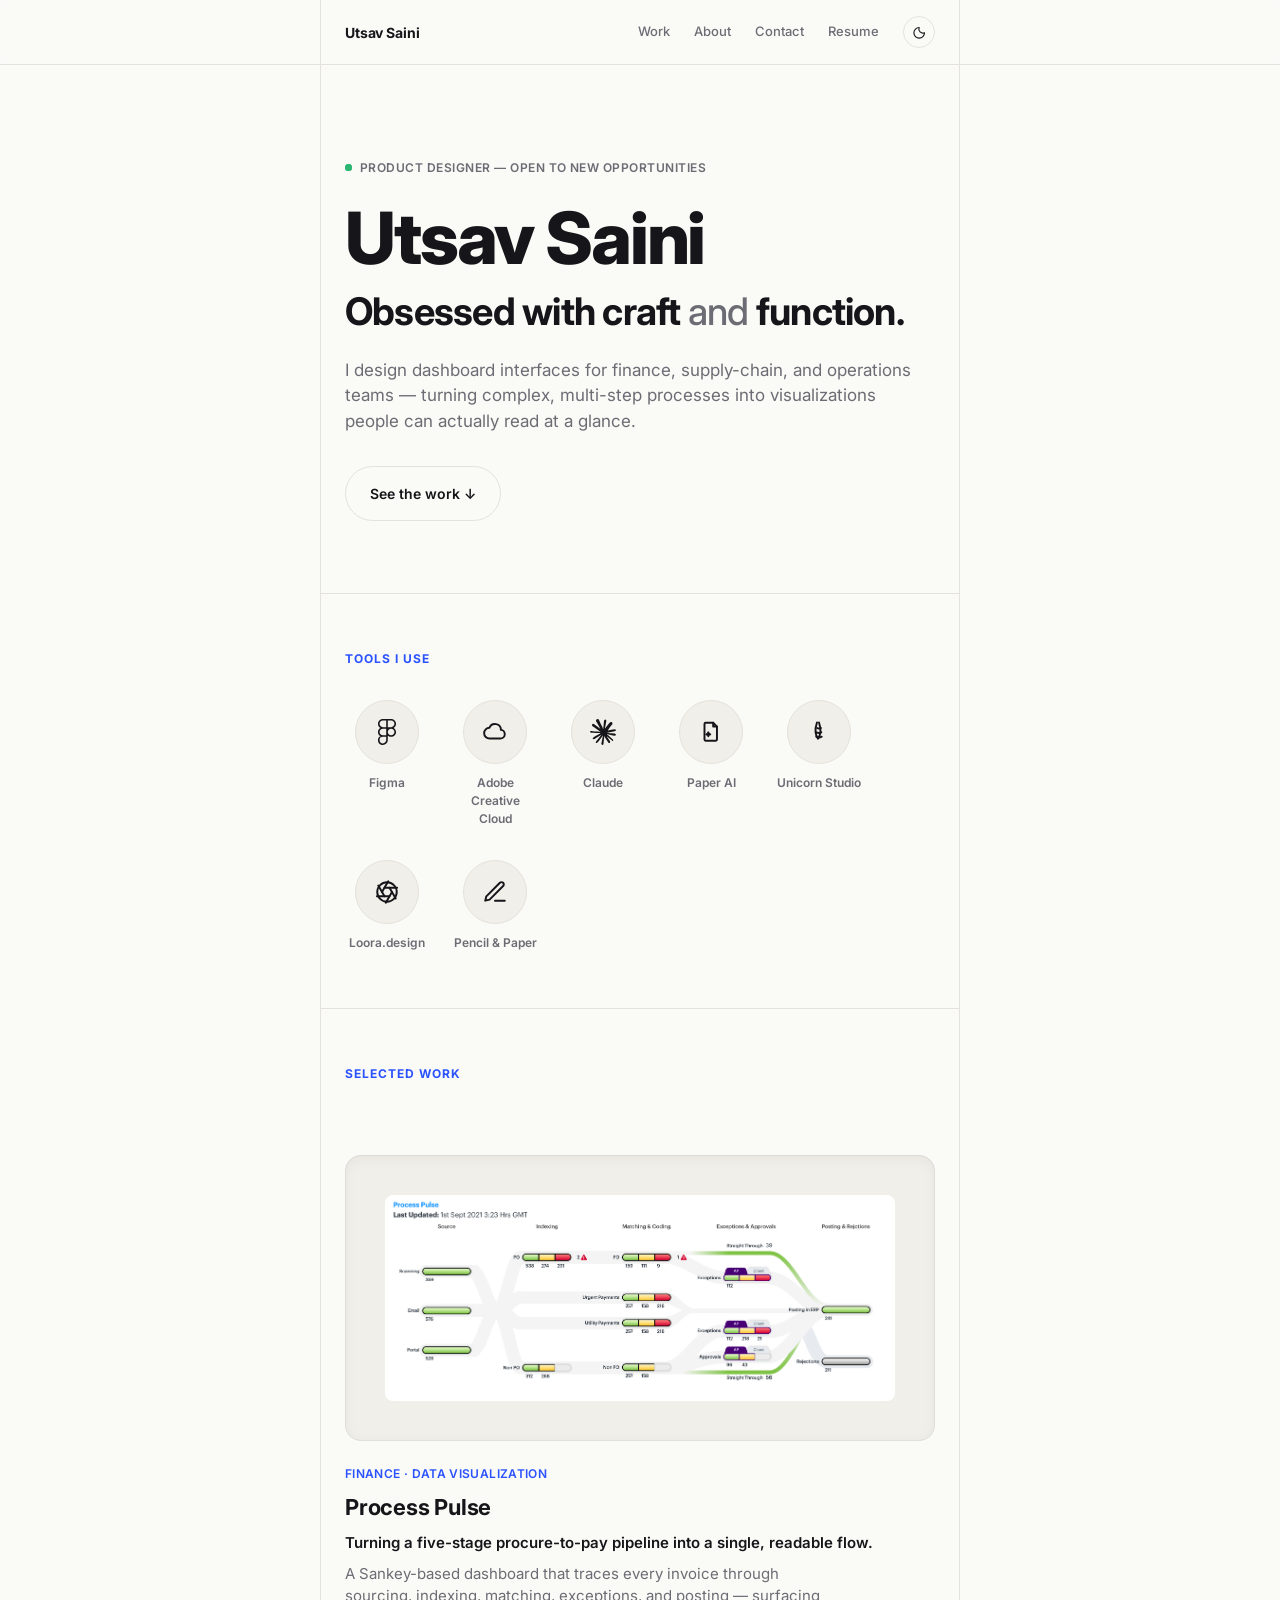
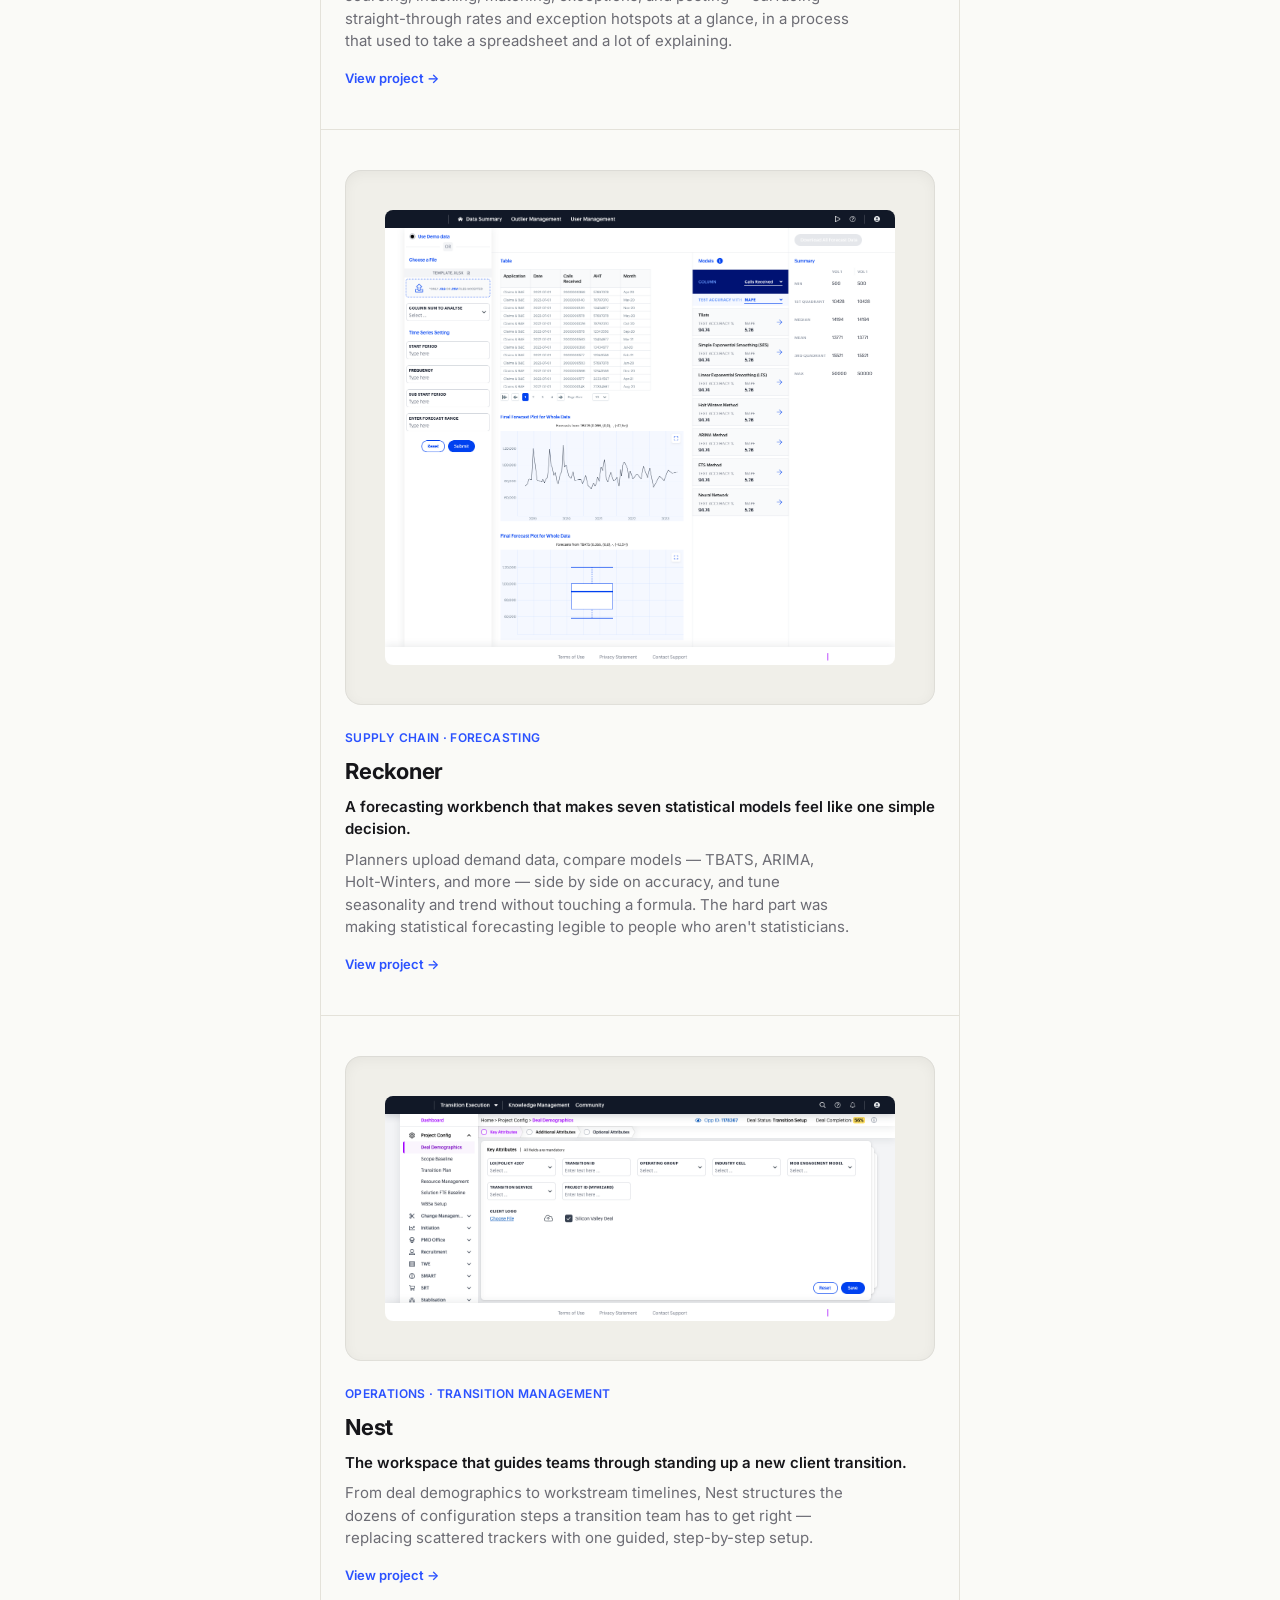
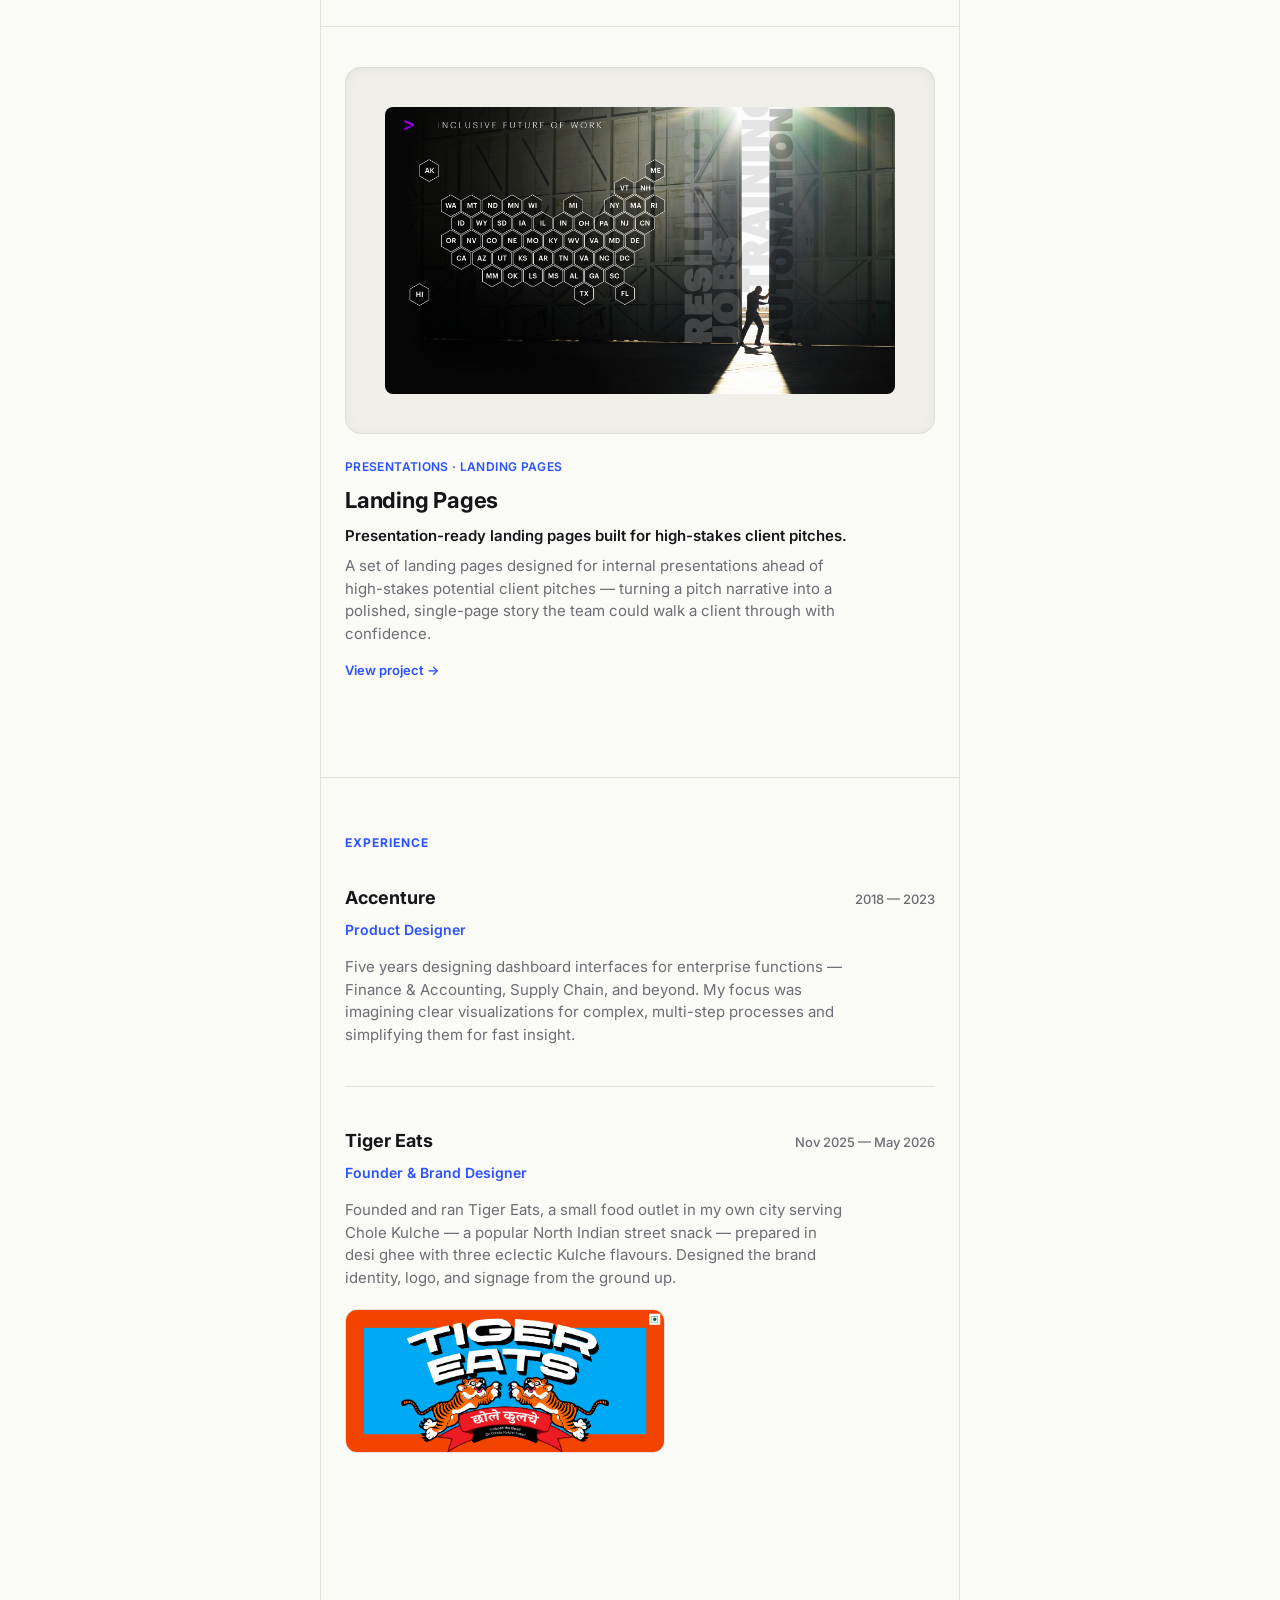
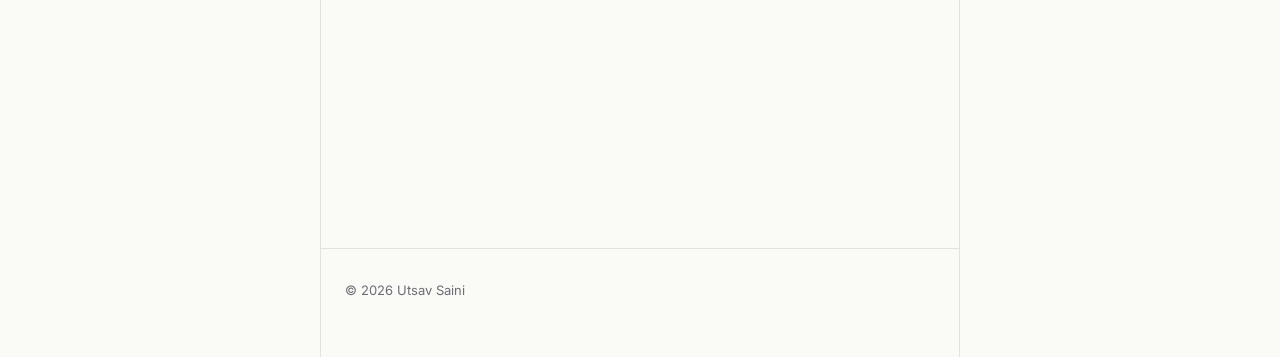
==== commit 5f4d20c7: "Add Tools I Use section above Selected Work Showcases the design/dev stack (Figma, Adobe Creative Cl" ====
--- a/index.html
+++ b/index.html
@@ -299,6 +299,52 @@
       border-top: 1px solid var(--border);
     }
 
+    /* Tools */
+    .tools-grid {
+      display: flex;
+      flex-wrap: wrap;
+      gap: 32px 24px;
+    }
+
+    .tool-item {
+      display: flex;
+      flex-direction: column;
+      align-items: center;
+      gap: 10px;
+      width: 84px;
+      text-align: center;
+    }
+
+    .tool-icon {
+      width: 64px;
+      height: 64px;
+      flex-shrink: 0;
+      display: flex;
+      align-items: center;
+      justify-content: center;
+      border-radius: 50%;
+      background: var(--surface);
+      border: 1px solid var(--border);
+      color: var(--text);
+      transition: transform 0.25s cubic-bezier(0.16, 1, 0.3, 1), background-color 0.4s ease, border-color 0.4s ease;
+    }
+
+    .tool-icon svg {
+      width: 26px;
+      height: 26px;
+    }
+
+    .tool-item:hover .tool-icon {
+      transform: translateY(-4px);
+      background: var(--cell-hover);
+    }
+
+    .tool-name {
+      font-size: 12px;
+      font-weight: 600;
+      color: var(--text-dim);
+    }
+
     /* Work */
     .project-list {
       display: flex;
@@ -691,6 +737,7 @@
      .wrap and tints on hover. Declared last so it wins over the
      section/footer padding shorthands above. */
     .hero,
+    .tools,
     .work,
     .about,
     .contact,
@@ -703,6 +750,7 @@
     }
 
     .hero:hover,
+    .tools:hover,
     .about:hover,
     .contact:hover,
     footer:hover {
@@ -785,6 +833,93 @@
         read at a glance.
       </p>
       <a href="#work" class="hero-cta">See the work ↓</a>
+    </section>
+
+    <section class="tools reveal" id="tools">
+      <p class="section-label">Tools I Use</p>
+      <div class="tools-grid">
+
+        <div class="tool-item">
+          <span class="tool-icon">
+            <svg viewBox="0 0 24 24" fill="currentColor" aria-hidden="true">
+              <path d="M15.852 8.981h-4.588V0h4.588c2.476 0 4.49 2.014 4.49 4.49s-2.014 4.491-4.49 4.491zM12.735 7.51h3.117c1.665 0 3.019-1.355 3.019-3.019s-1.355-3.019-3.019-3.019h-3.117V7.51zm0 1.471H8.148c-2.476 0-4.49-2.014-4.49-4.49S5.672 0 8.148 0h4.588v8.981zm-4.587-7.51c-1.665 0-3.019 1.355-3.019 3.019s1.354 3.02 3.019 3.02h3.117V1.471H8.148zm4.587 15.019H8.148c-2.476 0-4.49-2.014-4.49-4.49s2.014-4.49 4.49-4.49h4.588v8.98zM8.148 8.981c-1.665 0-3.019 1.355-3.019 3.019s1.355 3.019 3.019 3.019h3.117V8.981H8.148zM8.172 24c-2.489 0-4.515-2.014-4.515-4.49s2.014-4.49 4.49-4.49h4.588v4.441c0 2.503-2.047 4.539-4.563 4.539zm-.024-7.51a3.023 3.023 0 0 0-3.019 3.019c0 1.665 1.365 3.019 3.044 3.019 1.705 0 3.093-1.376 3.093-3.068v-2.97H8.148zm7.704 0h-.098c-2.476 0-4.49-2.014-4.49-4.49s2.014-4.49 4.49-4.49h.098c2.476 0 4.49 2.014 4.49 4.49s-2.014 4.49-4.49 4.49zm-.097-7.509c-1.665 0-3.019 1.355-3.019 3.019s1.355 3.019 3.019 3.019h.098c1.665 0 3.019-1.355 3.019-3.019s-1.355-3.019-3.019-3.019h-.098z" />
+            </svg>
+          </span>
+          <span class="tool-name">Figma</span>
+        </div>
+
+        <div class="tool-item">
+          <span class="tool-icon">
+            <svg viewBox="0 0 24 24" fill="none" stroke="currentColor" stroke-width="1.8" stroke-linecap="round"
+              stroke-linejoin="round" aria-hidden="true">
+              <path d="M7 18h10a4 4 0 0 0 .5-7.97 5.5 5.5 0 0 0-10.6-1.98A4.5 4.5 0 0 0 7 18Z" />
+            </svg>
+          </span>
+          <span class="tool-name">Adobe Creative Cloud</span>
+        </div>
+
+        <div class="tool-item">
+          <span class="tool-icon">
+            <svg viewBox="0 0 24 24" fill="currentColor" aria-hidden="true">
+              <path d="m4.7144 15.9555 4.7174-2.6471.079-.2307-.079-.1275h-.2307l-.7893-.0486-2.6956-.0729-2.3375-.0971-2.2646-.1214-.5707-.1215-.5343-.7042.0546-.3522.4797-.3218.686.0608 1.5179.1032 2.2767.1578 1.6514.0972 2.4468.255h.3886l.0546-.1579-.1336-.0971-.1032-.0972L6.973 9.8356l-2.55-1.6879-1.3356-.9714-.7225-.4918-.3643-.4614-.1578-1.0078.6557-.7225.8803.0607.2246.0607.8925.686 1.9064 1.4754 2.4893 1.8336.3643.3035.1457-.1032.0182-.0728-.164-.2733-1.3539-2.4467-1.445-2.4893-.6435-1.032-.17-.6194c-.0607-.255-.1032-.4674-.1032-.7285L6.287.1335 6.6997 0l.9957.1336.419.3642.6192 1.4147 1.0018 2.2282 1.5543 3.0296.4553.8985.2429.8318.091.255h.1579v-.1457l.1275-1.706.2368-2.0947.2307-2.6957.0789-.7589.3764-.9107.7468-.4918.5828.2793.4797.686-.0668.4433-.2853 1.8517-.5586 2.9021-.3643 1.9429h.2125l.2429-.2429.9835-1.3053 1.6514-2.0643.7286-.8196.85-.9046.5464-.4311h1.0321l.759 1.1293-.34 1.1657-1.0625 1.3478-.8804 1.1414-1.2628 1.7-.7893 1.36.0729.1093.1882-.0183 2.8535-.607 1.5421-.2794 1.8396-.3157.8318.3886.091.3946-.3278.8075-1.967.4857-2.3072.4614-3.4364.8136-.0425.0304.0486.0607 1.5482.1457.6618.0364h1.621l3.0175.2247.7892.522.4736.6376-.079.4857-1.2142.6193-1.6393-.3886-3.825-.9107-1.3113-.3279h-.1822v.1093l1.0929 1.0686 2.0035 1.8092 2.5075 2.3314.1275.5768-.3218.4554-.34-.0486-2.2039-1.6575-.85-.7468-1.9246-1.621h-.1275v.17l.4432.6496 2.3436 3.5214.1214 1.0807-.17.3521-.6071.2125-.6679-.1214-1.3721-1.9246L14.38 17.959l-1.1414-1.9428-.1397.079-.674 7.2552-.3156.3703-.7286.2793-.6071-.4614-.3218-.7468.3218-1.4753.3886-1.9246.3157-1.53.2853-1.9004.17-.6314-.0121-.0425-.1397.0182-1.4328 1.9672-2.1796 2.9446-1.7243 1.8456-.4128.164-.7164-.3704.0667-.6618.4008-.5889 2.386-3.0357 1.4389-1.882.929-1.0868-.0062-.1579h-.0546l-6.3385 4.1164-1.1293.1457-.4857-.4554.0608-.7467.2307-.2429 1.9064-1.3114Z" />
+            </svg>
+          </span>
+          <span class="tool-name">Claude</span>
+        </div>
+
+        <div class="tool-item">
+          <span class="tool-icon">
+            <svg viewBox="0 0 24 24" fill="none" stroke="currentColor" stroke-width="1.8" stroke-linecap="round"
+              stroke-linejoin="round" aria-hidden="true">
+              <path d="M7 3.5h7l3.5 3.5V19a1 1 0 0 1-1 1H7a1 1 0 0 1-1-1V4.5a1 1 0 0 1 1-1Z" />
+              <path d="M14 3.5V7h3.5" />
+              <path d="M9.5 12.3l.55 1.25 1.25.55-1.25.55-.55 1.25-.55-1.25-1.25-.55 1.25-.55.55-1.25Z" />
+            </svg>
+          </span>
+          <span class="tool-name">Paper AI</span>
+        </div>
+
+        <div class="tool-item">
+          <span class="tool-icon">
+            <svg viewBox="0 0 24 24" fill="none" stroke="currentColor" stroke-width="1.8" stroke-linecap="round"
+              stroke-linejoin="round" aria-hidden="true">
+              <path d="M12 3.2c1.1 3.2 1.6 6.1 1.3 9-.24 2.3-1 4.4-2.25 6.05C9.83 16.6 9.07 14.5 8.83 12.2c-.3-2.9.2-5.8 1.3-9" />
+              <path d="M10.3 8.3c1.05.6 2.35.6 3.4 0" />
+              <path d="M9.85 12.3c1.35.75 3 .75 4.3 0" />
+              <path d="M9.5 16.3c1.55.85 3.45.85 5 0" />
+            </svg>
+          </span>
+          <span class="tool-name">Unicorn Studio</span>
+        </div>
+
+        <div class="tool-item">
+          <span class="tool-icon">
+            <svg viewBox="0 0 24 24" fill="none" stroke="currentColor" stroke-width="1.8" stroke-linecap="round"
+              stroke-linejoin="round" aria-hidden="true">
+              <circle cx="12" cy="12" r="9" />
+              <path d="M14.31 8 20.05 17.94" />
+              <path d="M9.69 8h11.62" />
+              <path d="M7.38 12 13.12 2.06" />
+              <path d="M9.69 16 3.95 6.06" />
+              <path d="M14.31 16H2.69" />
+              <path d="M16.62 12 10.88 21.94" />
+            </svg>
+          </span>
+          <span class="tool-name">Loora.design</span>
+        </div>
+
+        <div class="tool-item">
+          <span class="tool-icon">
+            <svg viewBox="0 0 24 24" fill="none" stroke="currentColor" stroke-width="1.8" stroke-linecap="round"
+              stroke-linejoin="round" aria-hidden="true">
+              <path d="M12 20h9" />
+              <path d="M16.5 3.5a2.121 2.121 0 0 1 3 3L7 19l-4 1 1-4L16.5 3.5Z" />
+            </svg>
+          </span>
+          <span class="tool-name">Pencil &amp; Paper</span>
+        </div>
+
+      </div>
     </section>
 
     <section class="work reveal" id="work">
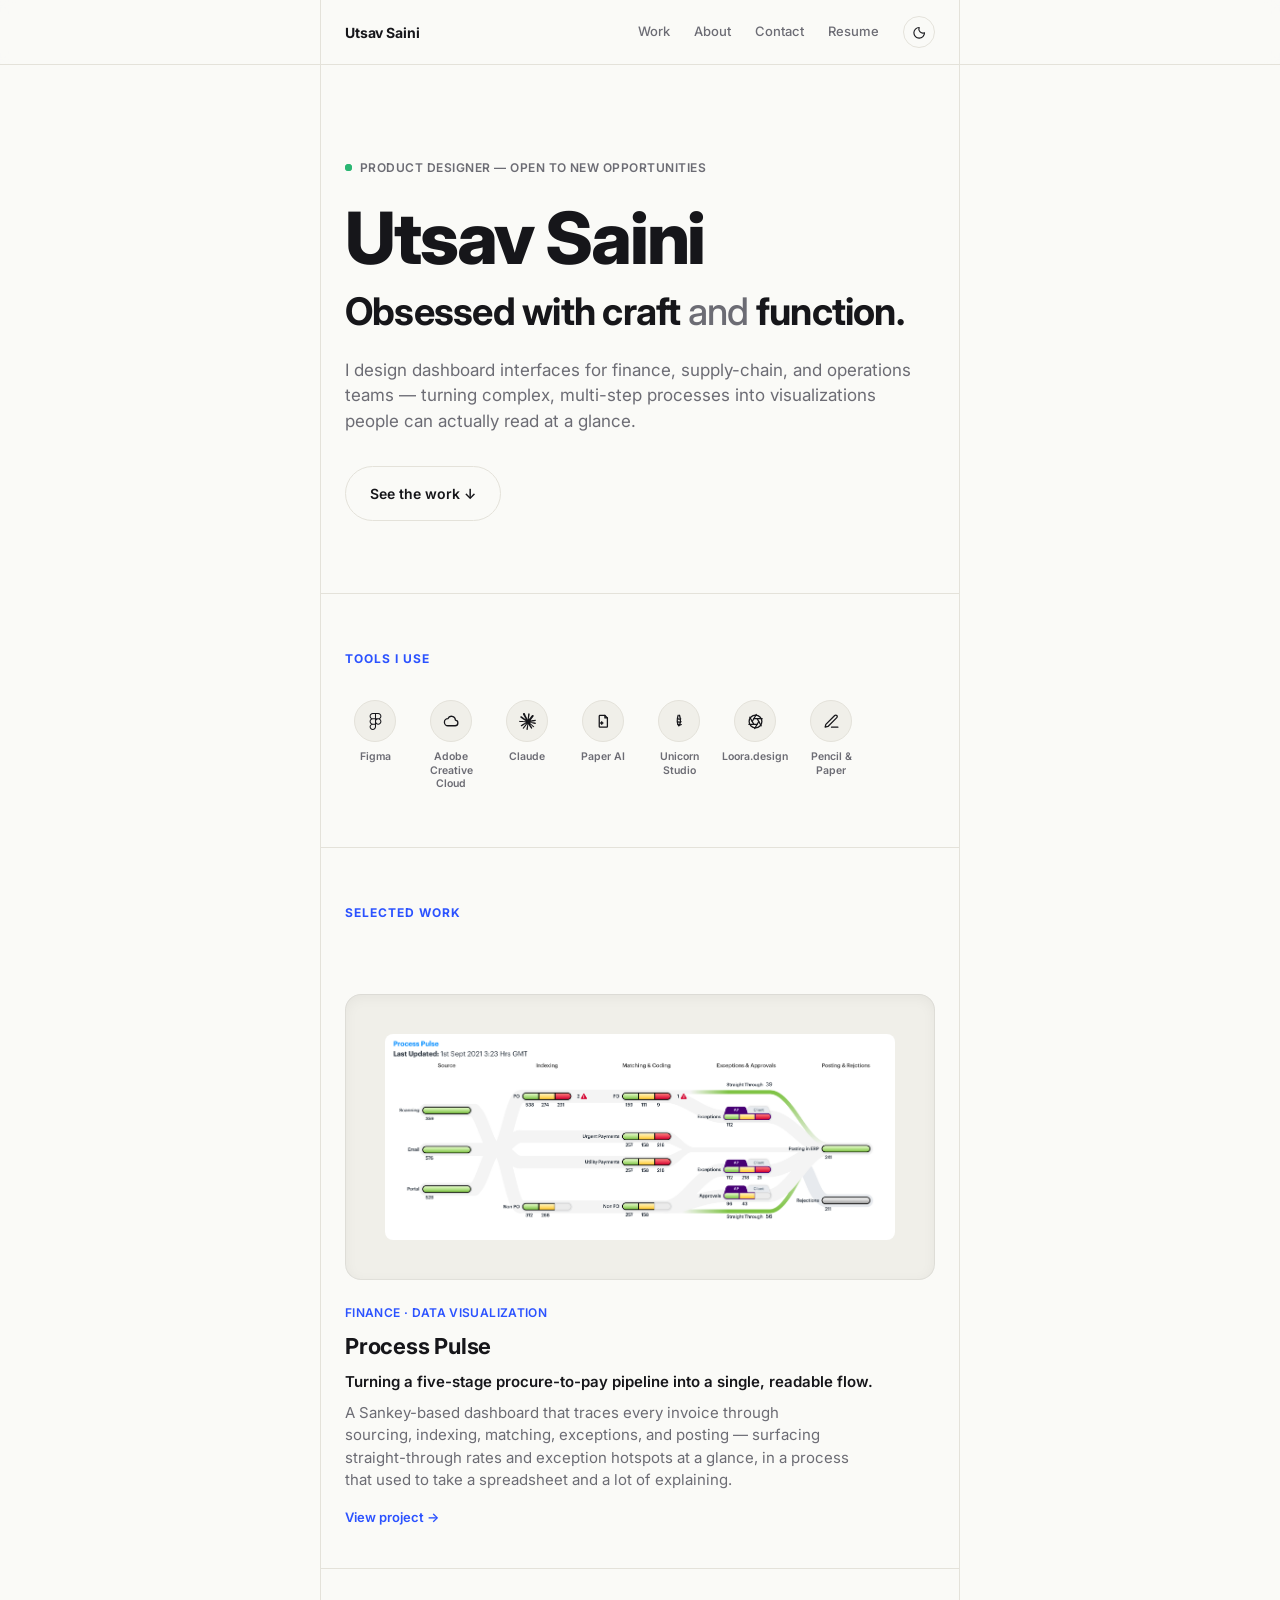
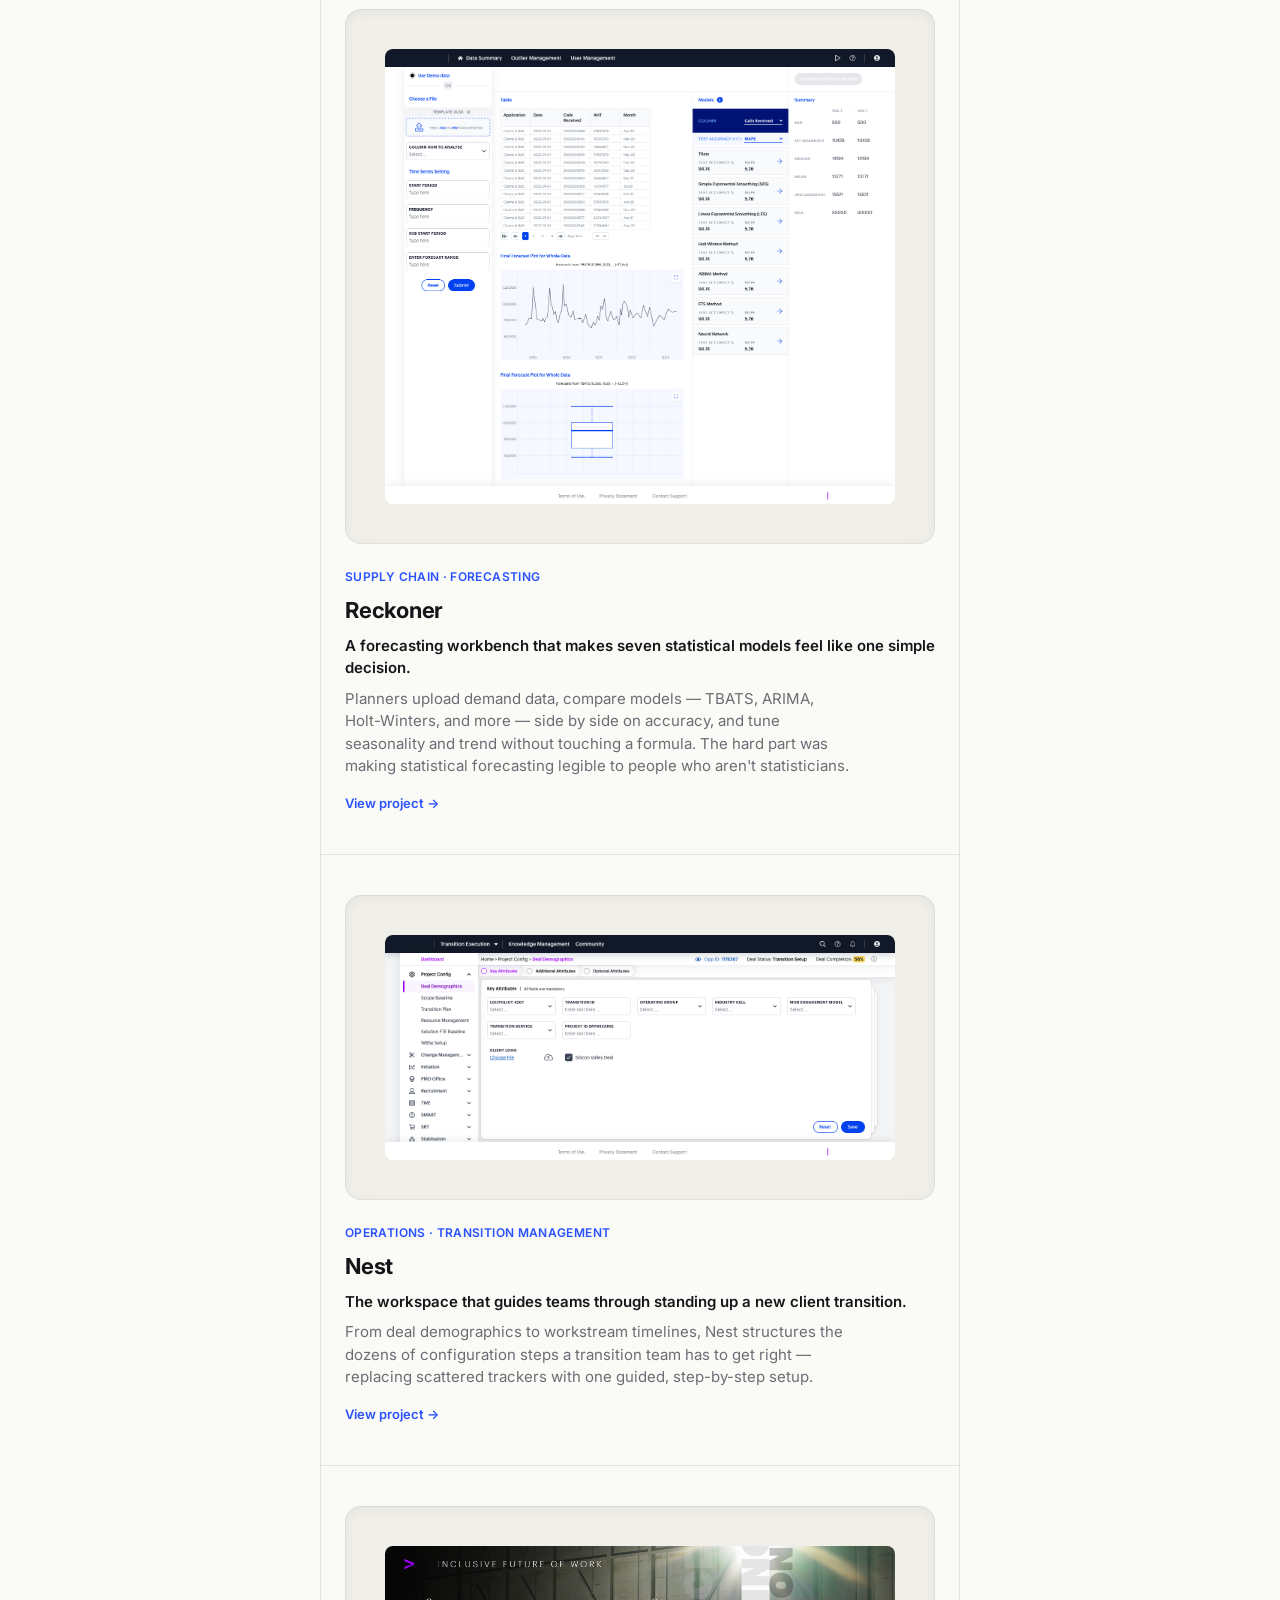
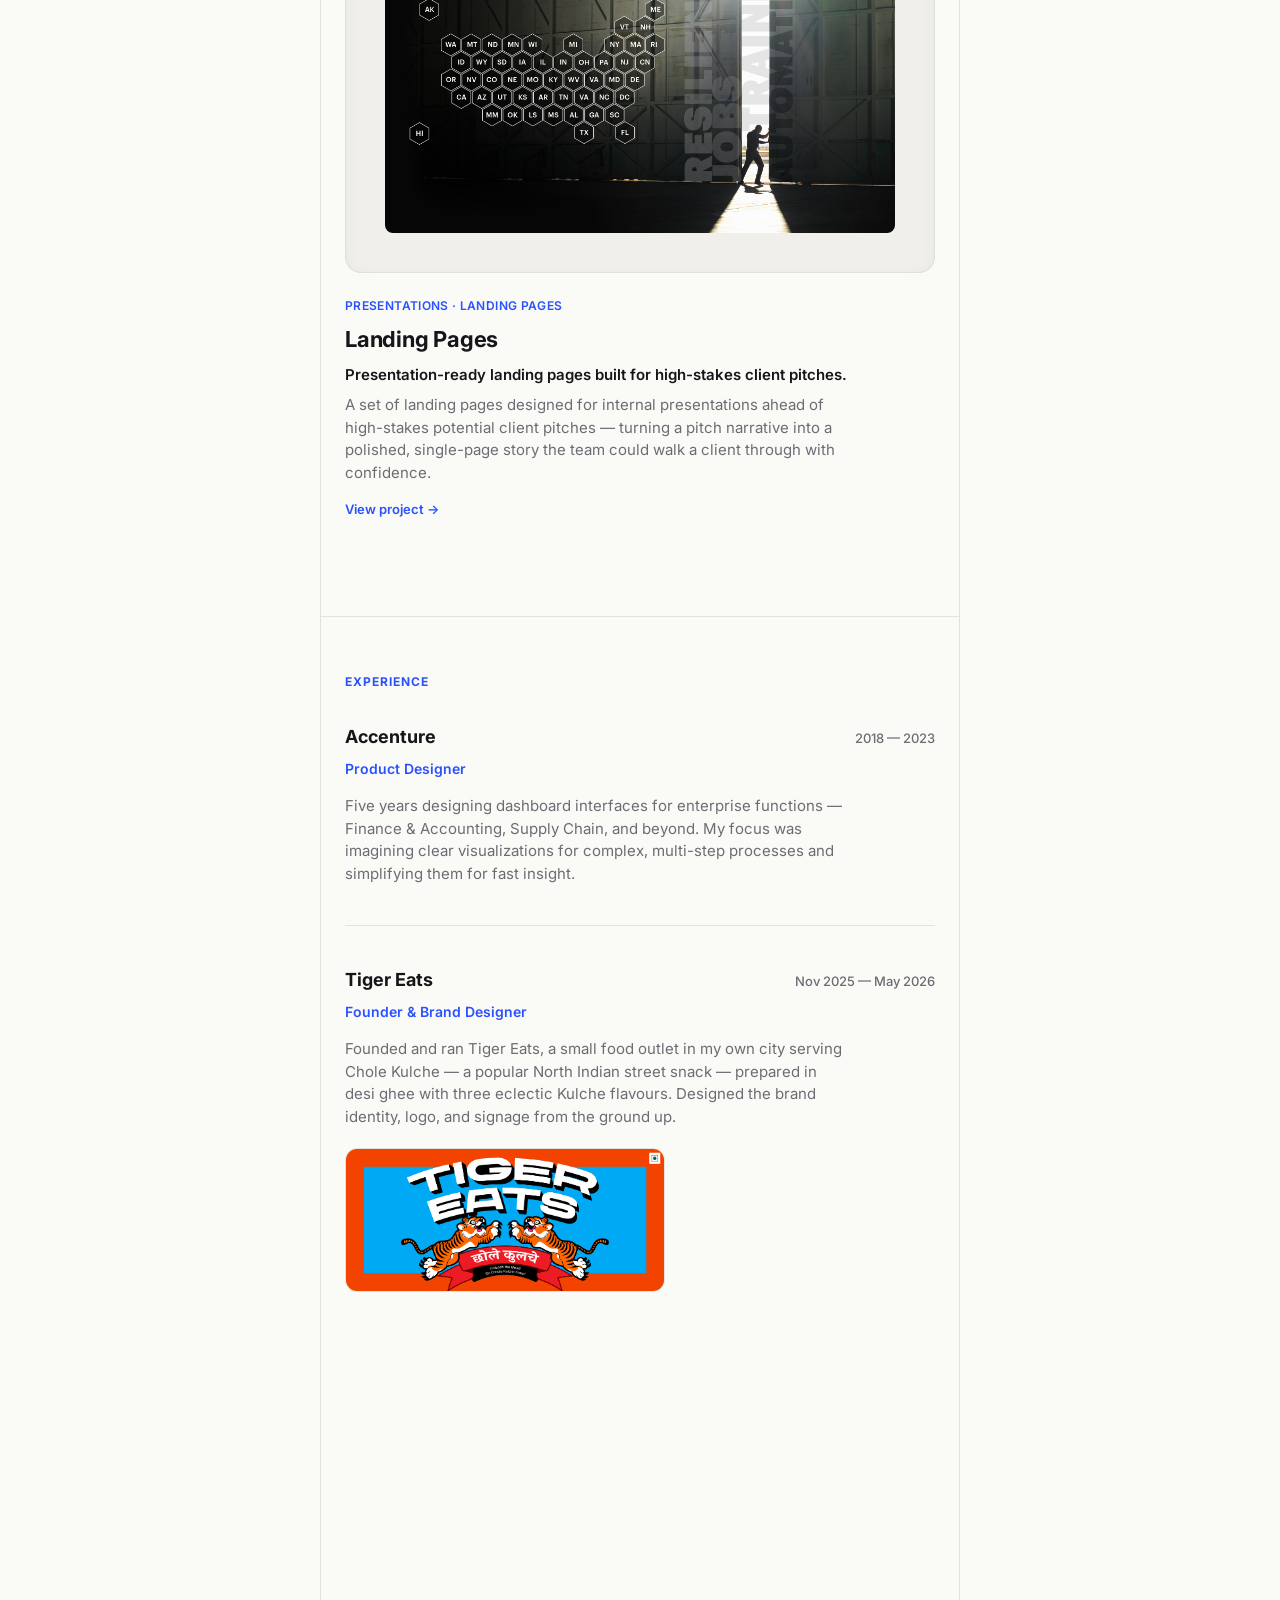
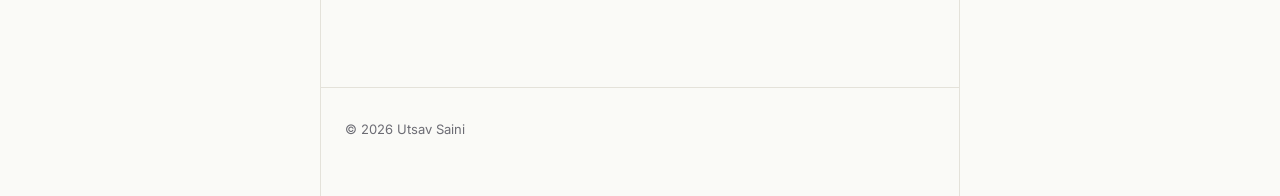
==== commit edf7f962: "Shrink Tools I Use icons so they fit on one line Reduce circle/icon/gap sizes so all 7 tool badges s" ====
--- a/index.html
+++ b/index.html
@@ -303,21 +303,21 @@
     .tools-grid {
       display: flex;
       flex-wrap: wrap;
-      gap: 32px 24px;
+      gap: 20px 16px;
     }
 
     .tool-item {
       display: flex;
       flex-direction: column;
       align-items: center;
-      gap: 10px;
-      width: 84px;
+      gap: 8px;
+      width: 60px;
       text-align: center;
     }
 
     .tool-icon {
-      width: 64px;
-      height: 64px;
+      width: 42px;
+      height: 42px;
       flex-shrink: 0;
       display: flex;
       align-items: center;
@@ -330,8 +330,8 @@
     }
 
     .tool-icon svg {
-      width: 26px;
-      height: 26px;
+      width: 17px;
+      height: 17px;
     }
 
     .tool-item:hover .tool-icon {
@@ -340,9 +340,10 @@
     }
 
     .tool-name {
-      font-size: 12px;
+      font-size: 10.5px;
       font-weight: 600;
       color: var(--text-dim);
+      line-height: 1.3;
     }
 
     /* Work */
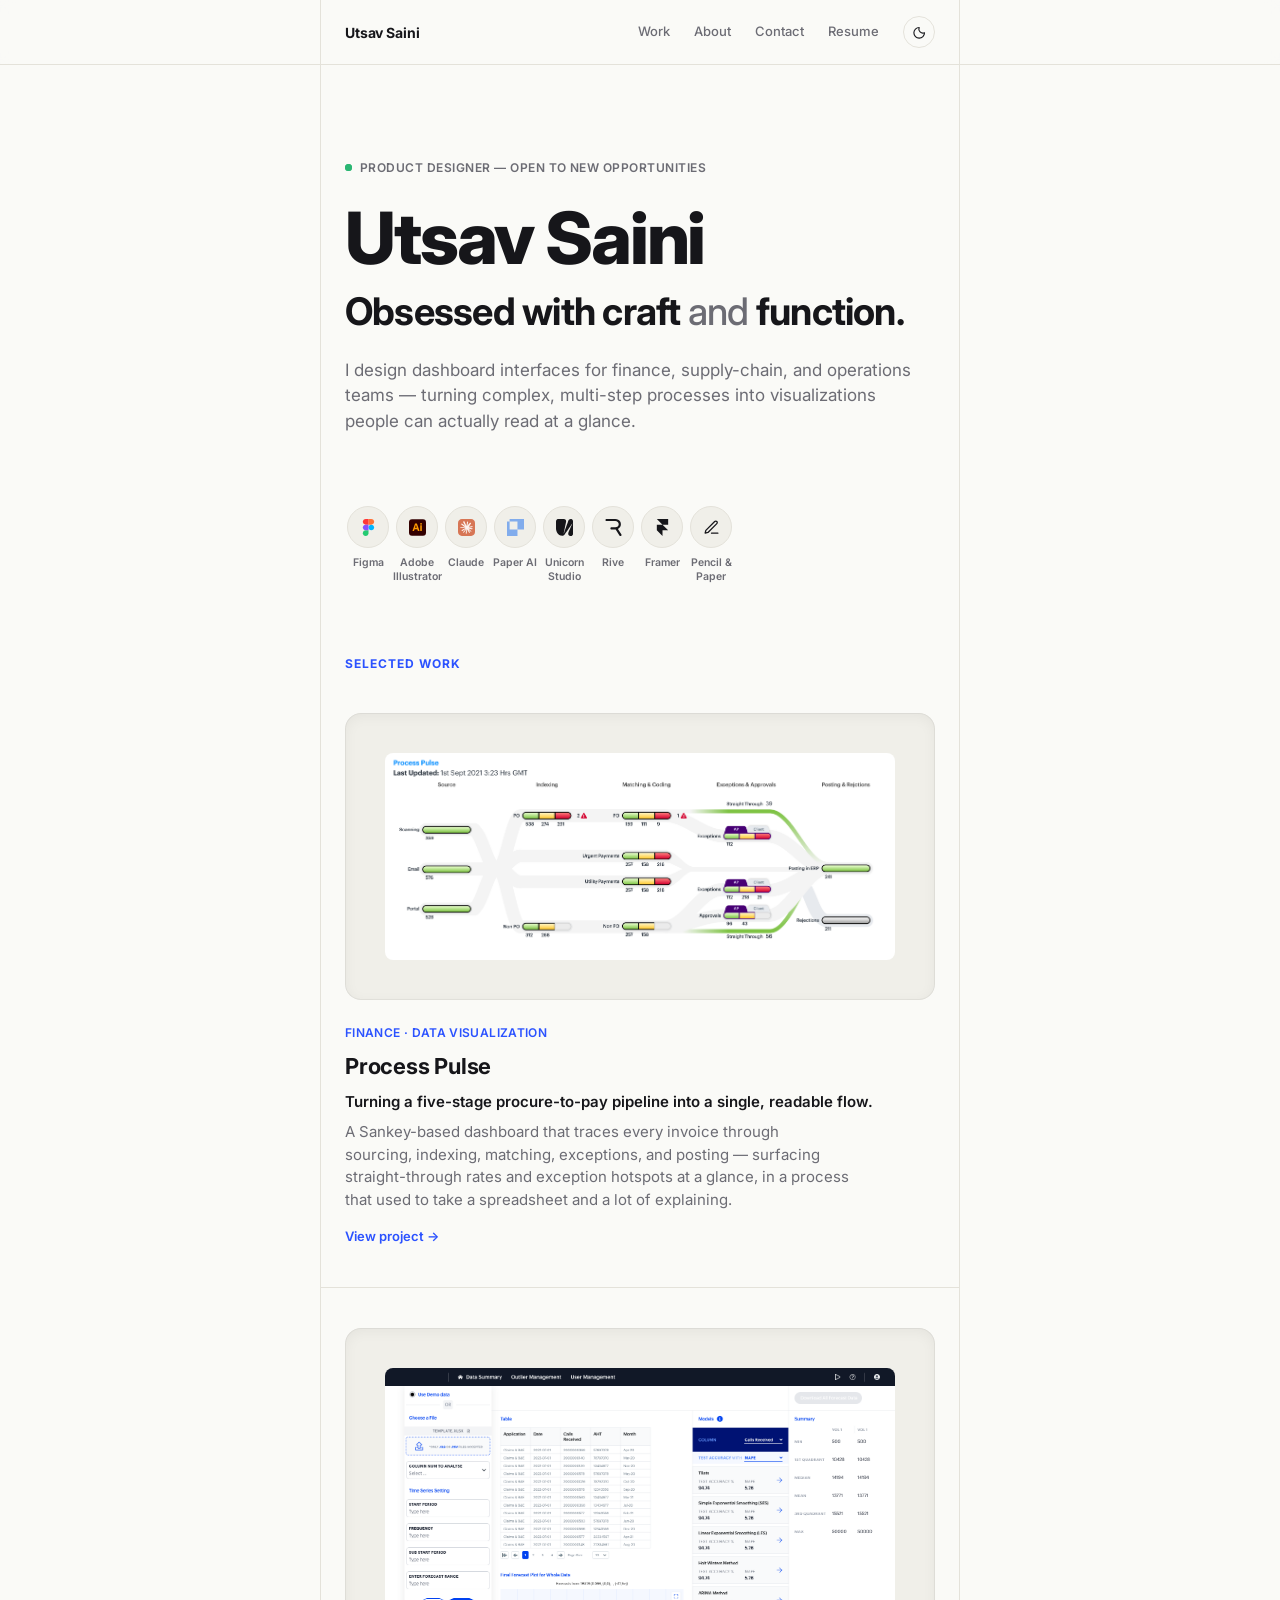
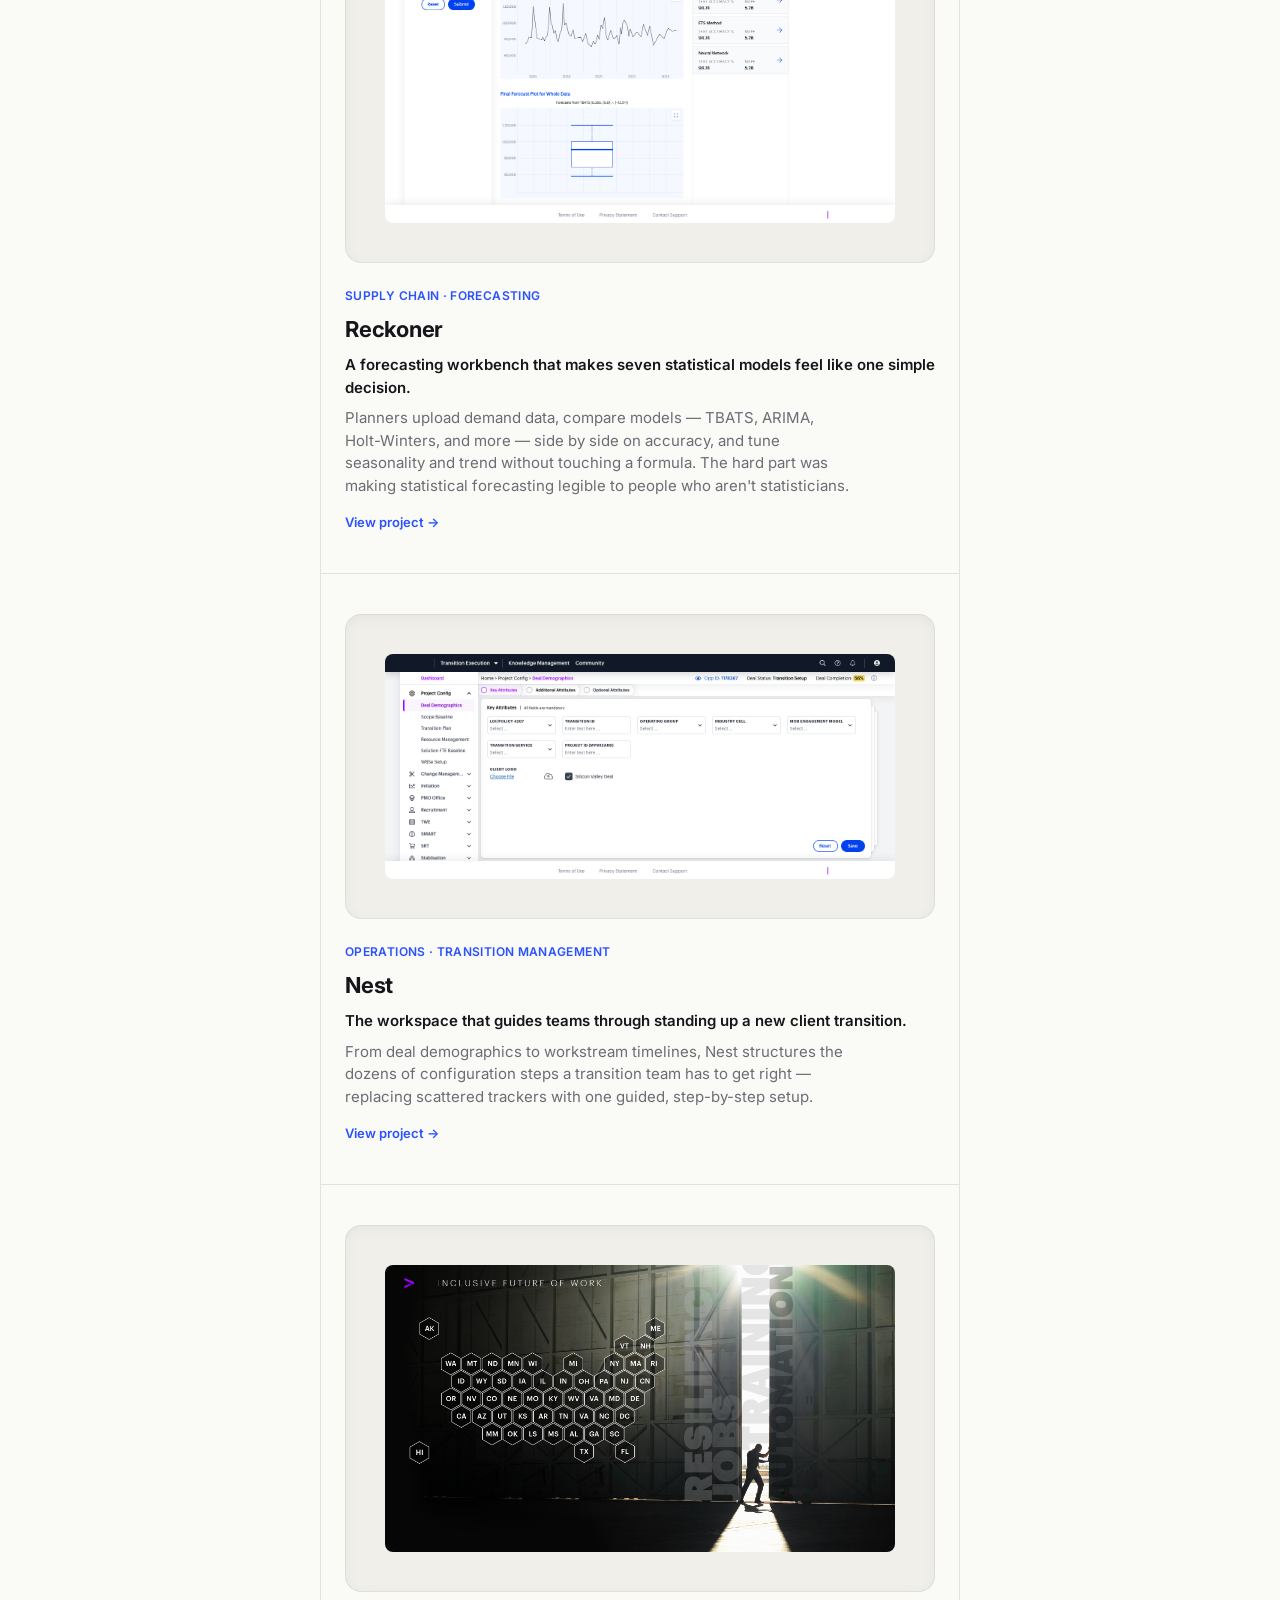
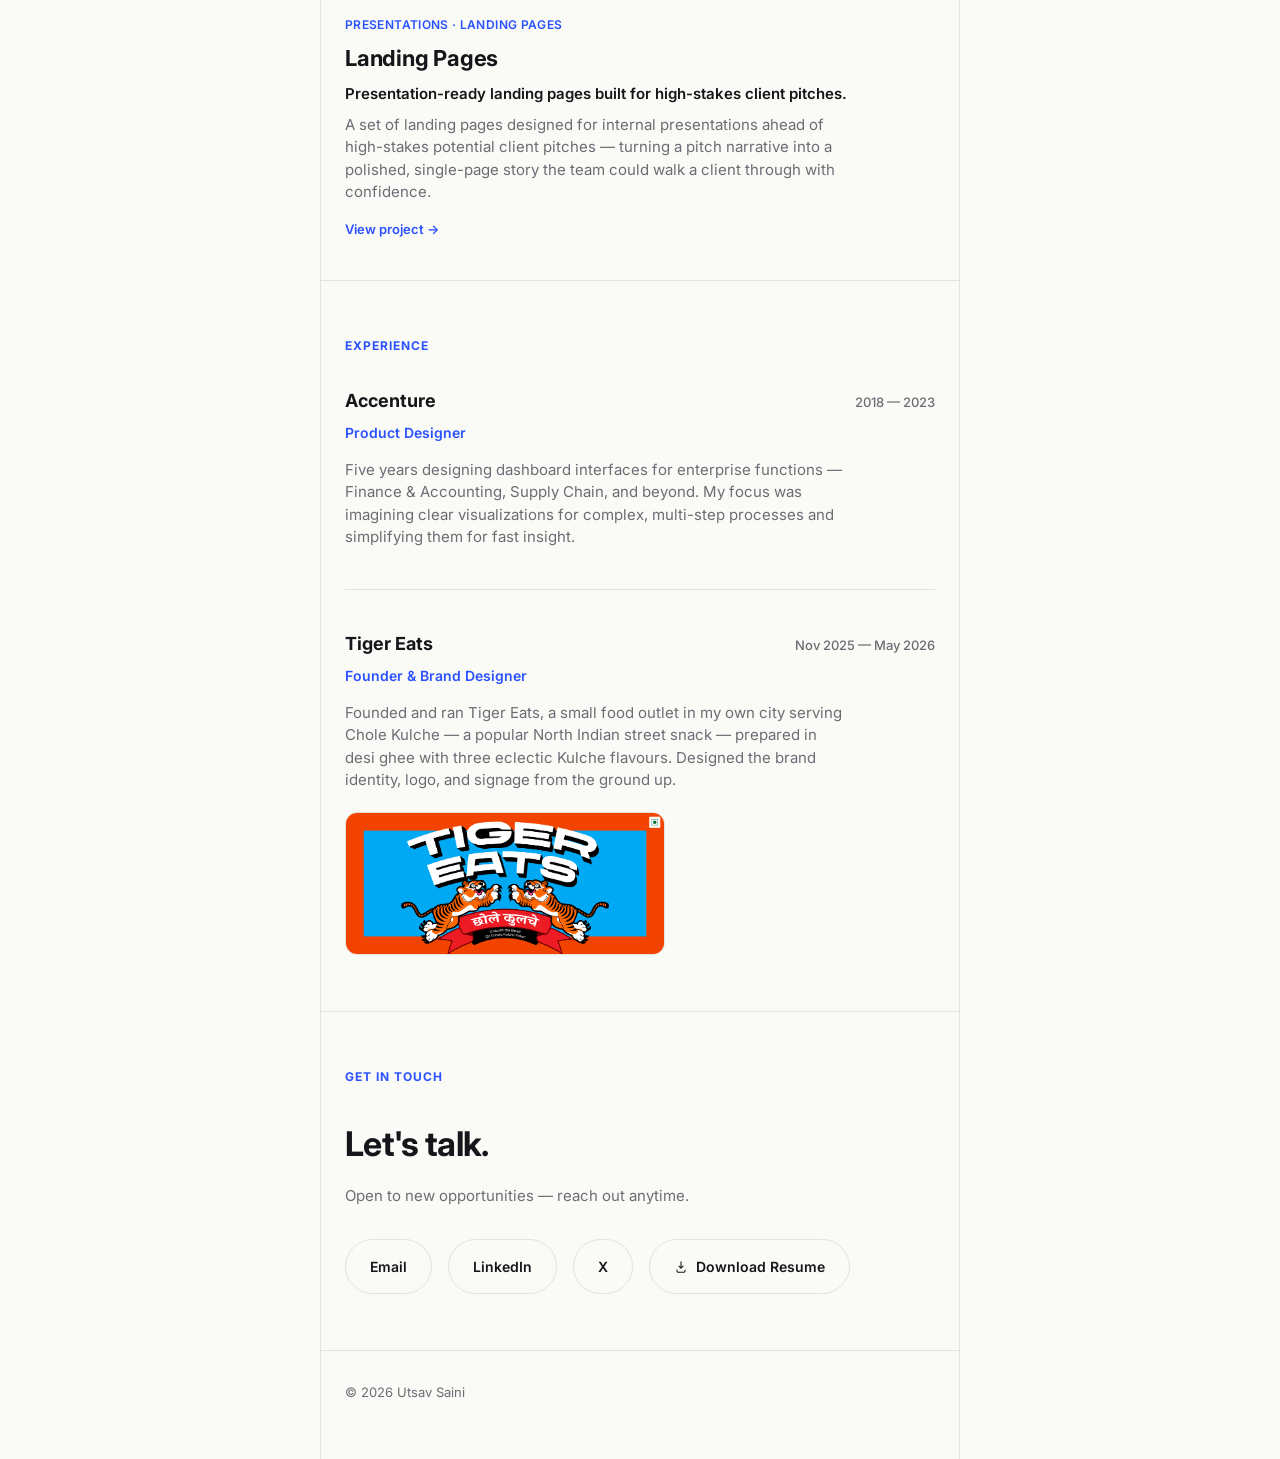
==== commit bb5d8f27: "Update Tools I Use icons, add favicon, and refine section spacing Swap Paper AI, Unicorn Studio, Fig" ====
--- a/index.html
+++ b/index.html
@@ -14,6 +14,7 @@
       document.documentElement.setAttribute('data-theme', theme);
     })();
   </script>
+  <link rel="icon" type="image/svg+xml" href="images/favicon.svg">
   <link rel="preconnect" href="https://fonts.googleapis.com">
   <link rel="preconnect" href="https://fonts.gstatic.com" crossorigin>
   <link href="https://fonts.googleapis.com/css2?family=Inter:wght@400;500;600;700;800&display=swap" rel="stylesheet">
@@ -188,7 +189,7 @@
 
     /* Hero */
     .hero {
-      padding: 88px 0 72px;
+      padding: 88px 0 56px;
     }
 
     .eyebrow {
@@ -257,32 +258,13 @@
       font-size: 17px;
       color: var(--text-dim);
       max-width: 52ch;
-      margin: 0 0 32px;
-    }
-
-    .hero-cta {
-      display: inline-flex;
-      align-items: center;
-      gap: 8px;
-      font-size: 14px;
-      font-weight: 600;
-      text-decoration: none;
-      color: var(--text);
-      padding: 16px 24px;
-      border: 1px solid var(--border);
-      border-radius: 999px;
-      transition: background 0.25s ease, transform 0.25s ease, border-color 0.25s ease;
-    }
-
-    .hero-cta:hover {
-      background: var(--text);
-      color: var(--bg);
-      border-color: var(--text);
-      transform: translateY(-2px);
+      margin: 0;
     }
 
     /* Section label */
     .section-label {
+      position: relative;
+      z-index: 1;
       font-size: 12px;
       font-weight: 700;
       letter-spacing: 0.08em;
@@ -300,10 +282,29 @@
     }
 
     /* Tools */
+    section.tools {
+      padding-top: 16px;
+      padding-bottom: 16px;
+      padding-left: var(--gutter);
+      padding-right: var(--gutter);
+      margin: 0 calc(-1 * var(--gutter));
+      border-top: none;
+    }
+
+    section.work {
+      padding-top: 56px;
+      padding-bottom: 0;
+      border-top: none;
+    }
+
+    section.work .section-label {
+      margin-bottom: 40px;
+    }
+
     .tools-grid {
       display: flex;
       flex-wrap: wrap;
-      gap: 20px 16px;
+      gap: 16px 3px;
     }
 
     .tool-item {
@@ -311,7 +312,7 @@
       flex-direction: column;
       align-items: center;
       gap: 8px;
-      width: 60px;
+      width: 46px;
       text-align: center;
     }
 
@@ -429,6 +430,11 @@
 
     .project+.project {
       border-top: 1px solid var(--border);
+    }
+
+    .project[data-project="process-pulse"] {
+      padding-top: 114px;
+      margin-top: -114px;
     }
 
     .project:hover {
@@ -833,17 +839,19 @@
         turning complex, multi-step processes into visualizations people can actually
         read at a glance.
       </p>
-      <a href="#work" class="hero-cta">See the work ↓</a>
     </section>
 
     <section class="tools reveal" id="tools">
-      <p class="section-label">Tools I Use</p>
       <div class="tools-grid">
 
         <div class="tool-item">
           <span class="tool-icon">
-            <svg viewBox="0 0 24 24" fill="currentColor" aria-hidden="true">
-              <path d="M15.852 8.981h-4.588V0h4.588c2.476 0 4.49 2.014 4.49 4.49s-2.014 4.491-4.49 4.491zM12.735 7.51h3.117c1.665 0 3.019-1.355 3.019-3.019s-1.355-3.019-3.019-3.019h-3.117V7.51zm0 1.471H8.148c-2.476 0-4.49-2.014-4.49-4.49S5.672 0 8.148 0h4.588v8.981zm-4.587-7.51c-1.665 0-3.019 1.355-3.019 3.019s1.354 3.02 3.019 3.02h3.117V1.471H8.148zm4.587 15.019H8.148c-2.476 0-4.49-2.014-4.49-4.49s2.014-4.49 4.49-4.49h4.588v8.98zM8.148 8.981c-1.665 0-3.019 1.355-3.019 3.019s1.355 3.019 3.019 3.019h3.117V8.981H8.148zM8.172 24c-2.489 0-4.515-2.014-4.515-4.49s2.014-4.49 4.49-4.49h4.588v4.441c0 2.503-2.047 4.539-4.563 4.539zm-.024-7.51a3.023 3.023 0 0 0-3.019 3.019c0 1.665 1.365 3.019 3.044 3.019 1.705 0 3.093-1.376 3.093-3.068v-2.97H8.148zm7.704 0h-.098c-2.476 0-4.49-2.014-4.49-4.49s2.014-4.49 4.49-4.49h.098c2.476 0 4.49 2.014 4.49 4.49s-2.014 4.49-4.49 4.49zm-.097-7.509c-1.665 0-3.019 1.355-3.019 3.019s1.355 3.019 3.019 3.019h.098c1.665 0 3.019-1.355 3.019-3.019s-1.355-3.019-3.019-3.019h-.098z" />
+            <svg viewBox="0 0 400 600" fill="none" aria-hidden="true">
+              <path d="M0 500C0 444.772 44.772 400 100 400H200V500C200 555.228 155.228 600 100 600C44.772 600 0 555.228 0 500Z" fill="#24CB71" />
+              <path d="M200 0V200H300C355.228 200 400 155.228 400 100C400 44.772 355.228 0 300 0H200Z" fill="#FF7237" />
+              <path d="M299.167 400C354.395 400 399.167 355.228 399.167 300C399.167 244.772 354.395 200 299.167 200C243.939 200 199.167 244.772 199.167 300C199.167 355.228 243.939 400 299.167 400Z" fill="#00B6FF" />
+              <path d="M0 100C0 155.228 44.772 200 100 200H200V0H100C44.772 0 0 44.772 0 100Z" fill="#FF3737" />
+              <path d="M0 300C0 355.228 44.772 400 100 400H200V200H100C44.772 200 0 244.772 0 300Z" fill="#874FFF" />
             </svg>
           </span>
           <span class="tool-name">Figma</span>
@@ -851,18 +859,24 @@
 
         <div class="tool-item">
           <span class="tool-icon">
-            <svg viewBox="0 0 24 24" fill="none" stroke="currentColor" stroke-width="1.8" stroke-linecap="round"
-              stroke-linejoin="round" aria-hidden="true">
-              <path d="M7 18h10a4 4 0 0 0 .5-7.97 5.5 5.5 0 0 0-10.6-1.98A4.5 4.5 0 0 0 7 18Z" />
+            <svg viewBox="0 0 511.45 498.66" aria-hidden="true">
+              <rect width="511.45" height="498.66" rx="90.57" fill="#300" />
+              <path d="M247.84,299.26H168.58l-16.12,50.09a4,4,0,0,1-4.12,3.09H108.2q-3.44,0-2.4-3.78L174.42,151q1-3.09,2.06-7a74.51,74.51,0,0,0,1.37-13.9,2.11,2.11,0,0,1,1.8-2.4,2,2,0,0,1,.6,0H234.8c1.6,0,2.51.57,2.75,1.71L315.43,349c.69,2.28,0,3.43-2.06,3.43h-44.6a3.17,3.17,0,0,1-3.43-2.4ZM180.94,256h54.2q-2.05-6.87-4.8-15.44t-5.83-18.36l-6.18-19.55q-3.09-9.78-5.66-18.88T208,167.17h-.34a276.76,276.76,0,0,1-7.21,27.44q-4.8,15.45-9.78,31.57T180.94,256Z"
+                fill="#ff9a00" />
+              <path d="M361.74,164.08a24.9,24.9,0,0,1-18.87-7.55,27.12,27.12,0,0,1-7.2-19.56,25.17,25.17,0,0,1,7.72-19,26.52,26.52,0,0,1,19-7.38q12.35,0,19.38,7.38a26.52,26.52,0,0,1,7,19,26.78,26.78,0,0,1-7.38,19.56A26.32,26.32,0,0,1,361.74,164.08ZM338.07,349V185c0-2.06.91-3.09,2.74-3.09H383c1.82,0,2.74,1,2.74,3.09V349c0,2.28-.91,3.43-2.74,3.43H341.16C339.1,352.44,338.07,351.29,338.07,349Z"
+                fill="#ff9a00" />
             </svg>
           </span>
-          <span class="tool-name">Adobe Creative Cloud</span>
+          <span class="tool-name">Adobe Illustrator</span>
         </div>
 
         <div class="tool-item">
           <span class="tool-icon">
-            <svg viewBox="0 0 24 24" fill="currentColor" aria-hidden="true">
-              <path d="m4.7144 15.9555 4.7174-2.6471.079-.2307-.079-.1275h-.2307l-.7893-.0486-2.6956-.0729-2.3375-.0971-2.2646-.1214-.5707-.1215-.5343-.7042.0546-.3522.4797-.3218.686.0608 1.5179.1032 2.2767.1578 1.6514.0972 2.4468.255h.3886l.0546-.1579-.1336-.0971-.1032-.0972L6.973 9.8356l-2.55-1.6879-1.3356-.9714-.7225-.4918-.3643-.4614-.1578-1.0078.6557-.7225.8803.0607.2246.0607.8925.686 1.9064 1.4754 2.4893 1.8336.3643.3035.1457-.1032.0182-.0728-.164-.2733-1.3539-2.4467-1.445-2.4893-.6435-1.032-.17-.6194c-.0607-.255-.1032-.4674-.1032-.7285L6.287.1335 6.6997 0l.9957.1336.419.3642.6192 1.4147 1.0018 2.2282 1.5543 3.0296.4553.8985.2429.8318.091.255h.1579v-.1457l.1275-1.706.2368-2.0947.2307-2.6957.0789-.7589.3764-.9107.7468-.4918.5828.2793.4797.686-.0668.4433-.2853 1.8517-.5586 2.9021-.3643 1.9429h.2125l.2429-.2429.9835-1.3053 1.6514-2.0643.7286-.8196.85-.9046.5464-.4311h1.0321l.759 1.1293-.34 1.1657-1.0625 1.3478-.8804 1.1414-1.2628 1.7-.7893 1.36.0729.1093.1882-.0183 2.8535-.607 1.5421-.2794 1.8396-.3157.8318.3886.091.3946-.3278.8075-1.967.4857-2.3072.4614-3.4364.8136-.0425.0304.0486.0607 1.5482.1457.6618.0364h1.621l3.0175.2247.7892.522.4736.6376-.079.4857-1.2142.6193-1.6393-.3886-3.825-.9107-1.3113-.3279h-.1822v.1093l1.0929 1.0686 2.0035 1.8092 2.5075 2.3314.1275.5768-.3218.4554-.34-.0486-2.2039-1.6575-.85-.7468-1.9246-1.621h-.1275v.17l.4432.6496 2.3436 3.5214.1214 1.0807-.17.3521-.6071.2125-.6679-.1214-1.3721-1.9246L14.38 17.959l-1.1414-1.9428-.1397.079-.674 7.2552-.3156.3703-.7286.2793-.6071-.4614-.3218-.7468.3218-1.4753.3886-1.9246.3157-1.53.2853-1.9004.17-.6314-.0121-.0425-.1397.0182-1.4328 1.9672-2.1796 2.9446-1.7243 1.8456-.4128.164-.7164-.3704.0667-.6618.4008-.5889 2.386-3.0357 1.4389-1.882.929-1.0868-.0062-.1579h-.0546l-6.3385 4.1164-1.1293.1457-.4857-.4554.0608-.7467.2307-.2429 1.9064-1.3114Z" />
+            <svg viewBox="0 0 512 509.64" aria-hidden="true">
+              <path fill="#D77655"
+                d="M115.612 0h280.775C459.974 0 512 52.026 512 115.612v278.415c0 63.587-52.026 115.612-115.613 115.612H115.612C52.026 509.639 0 457.614 0 394.027V115.612C0 52.026 52.026 0 115.612 0z" />
+              <path fill="#FCF2EE" fill-rule="nonzero"
+                d="M142.27 316.619l73.655-41.326 1.238-3.589-1.238-1.996-3.589-.001-12.31-.759-42.084-1.138-36.498-1.516-35.361-1.896-8.897-1.895-8.34-10.995.859-5.484 7.482-5.03 10.717.935 23.683 1.617 35.537 2.452 25.782 1.517 38.193 3.968h6.064l.86-2.451-2.073-1.517-1.618-1.517-36.776-24.922-39.81-26.338-20.852-15.166-11.273-7.683-5.687-7.204-2.451-15.721 10.237-11.273 13.75.935 3.513.936 13.928 10.716 29.749 23.027 38.848 28.612 5.687 4.727 2.275-1.617.278-1.138-2.553-4.271-21.13-38.193-22.546-38.848-10.035-16.101-2.654-9.655c-.935-3.968-1.617-7.304-1.617-11.374l11.652-15.823 6.445-2.073 15.545 2.073 6.547 5.687 9.655 22.092 15.646 34.78 24.265 47.291 7.103 14.028 3.791 12.992 1.416 3.968 2.449-.001v-2.275l1.997-26.641 3.69-32.707 3.589-42.084 1.239-11.854 5.863-14.206 11.652-7.683 9.099 4.348 7.482 10.716-1.036 6.926-4.449 28.915-8.72 45.294-5.687 30.331h3.313l3.792-3.791 15.342-20.372 25.782-32.227 11.374-12.789 13.27-14.129 8.517-6.724 16.1-.001 11.854 17.617-5.307 18.199-16.581 21.029-13.75 17.819-19.716 26.54-12.309 21.231 1.138 1.694 2.932-.278 44.536-9.479 24.062-4.347 28.714-4.928 12.992 6.066 1.416 6.167-5.106 12.613-30.71 7.583-36.018 7.204-53.636 12.689-.657.48.758.935 24.164 2.275 10.337.556h25.301l47.114 3.514 12.309 8.139 7.381 9.959-1.238 7.583-18.957 9.655-25.579-6.066-59.702-14.205-20.474-5.106-2.83-.001v1.694l17.061 16.682 31.266 28.233 39.152 36.397 1.997 8.999-5.03 7.102-5.307-.758-34.401-25.883-13.27-11.651-30.053-25.302-1.996-.001v2.654l6.926 10.136 36.574 54.975 1.895 16.859-2.653 5.485-9.479 3.311-10.414-1.895-21.408-30.054-22.092-33.844-17.819-30.331-2.173 1.238-10.515 113.261-4.929 5.788-11.374 4.348-9.478-7.204-5.03-11.652 5.03-23.027 6.066-30.052 4.928-23.886 4.449-29.674 2.654-9.858-.177-.657-2.173.278-22.37 30.71-34.021 45.977-26.919 28.815-6.445 2.553-11.173-5.789 1.037-10.337 6.243-9.2 37.257-47.392 22.47-29.371 14.508-16.961-.101-2.451h-.859l-98.954 64.251-17.618 2.275-7.583-7.103.936-11.652 3.589-3.791 29.749-20.474-.101.102.024.101z" />
             </svg>
           </span>
           <span class="tool-name">Claude</span>
@@ -870,11 +884,8 @@
 
         <div class="tool-item">
           <span class="tool-icon">
-            <svg viewBox="0 0 24 24" fill="none" stroke="currentColor" stroke-width="1.8" stroke-linecap="round"
-              stroke-linejoin="round" aria-hidden="true">
-              <path d="M7 3.5h7l3.5 3.5V19a1 1 0 0 1-1 1H7a1 1 0 0 1-1-1V4.5a1 1 0 0 1 1-1Z" />
-              <path d="M14 3.5V7h3.5" />
-              <path d="M9.5 12.3l.55 1.25 1.25.55-1.25.55-.55 1.25-.55-1.25-1.25-.55 1.25-.55.55-1.25Z" />
+            <svg viewBox="0 0 39 39" fill="none" xmlns="http://www.w3.org/2000/svg" aria-hidden="true">
+              <path d="M6 0H39V24H24V6H6ZM0 6H6V24H24V39H0Z" fill="#81ACEC" />
             </svg>
           </span>
           <span class="tool-name">Paper AI</span>
@@ -882,12 +893,8 @@
 
         <div class="tool-item">
           <span class="tool-icon">
-            <svg viewBox="0 0 24 24" fill="none" stroke="currentColor" stroke-width="1.8" stroke-linecap="round"
-              stroke-linejoin="round" aria-hidden="true">
-              <path d="M12 3.2c1.1 3.2 1.6 6.1 1.3 9-.24 2.3-1 4.4-2.25 6.05C9.83 16.6 9.07 14.5 8.83 12.2c-.3-2.9.2-5.8 1.3-9" />
-              <path d="M10.3 8.3c1.05.6 2.35.6 3.4 0" />
-              <path d="M9.85 12.3c1.35.75 3 .75 4.3 0" />
-              <path d="M9.5 16.3c1.55.85 3.45.85 5 0" />
+            <svg viewBox="0 0 171 171" fill="currentColor" aria-hidden="true">
+              <path d="M23.84,0h53.53c22.9,0,25.73,18.32,24.07,26.6-7.31,36.48-22.2,110.67-23.28,115.64-.7,3.22.82,3.68,1.95.46,14.11-39.99,42.82-121.35,44.79-126.87,3.07-8.51,14.68-18.59,30.25-14.82,12.45,3.02,15.85,16.29,15.85,22.46v126.27c0,8.88-9.79,25.71-30.39,20.16-20.59-5.56-18.86-25.05-15.43-34.1,11.83-27.36,35.99-83.27,37.96-87.99,1.06-2.53-.18-3.13-1.72-.87-20.6,30.1-63.93,93.4-72.44,105.84-8.51,12.44-18.82,15.69-25.28,15.69C14.75,168.47,0,120.43,0,96.45V24.62C0,5.14,15.89.09,23.84,0Z" />
             </svg>
           </span>
           <span class="tool-name">Unicorn Studio</span>
@@ -895,18 +902,21 @@
 
         <div class="tool-item">
           <span class="tool-icon">
-            <svg viewBox="0 0 24 24" fill="none" stroke="currentColor" stroke-width="1.8" stroke-linecap="round"
-              stroke-linejoin="round" aria-hidden="true">
-              <circle cx="12" cy="12" r="9" />
-              <path d="M14.31 8 20.05 17.94" />
-              <path d="M9.69 8h11.62" />
-              <path d="M7.38 12 13.12 2.06" />
-              <path d="M9.69 16 3.95 6.06" />
-              <path d="M14.31 16H2.69" />
-              <path d="M16.62 12 10.88 21.94" />
+            <svg viewBox="0 0 53 56" fill="currentColor" aria-hidden="true">
+              <path fill-rule="evenodd" clip-rule="evenodd"
+                d="M0 3.442c0 1.9 1.558 3.441 3.479 3.441H32.31c3.286 0 5.992 1.004 8.118 3.012 2.126 2.008 3.189 4.589 3.189 7.744 0 2.916-1.063 5.306-3.19 7.17-2.125 1.817-4.831 2.725-8.117 2.725H19.78c-1.922 0-3.48 1.54-3.48 3.442 0 1.9 1.558 3.441 3.48 3.441h13.836l12.466 19.79c.773 1.196 1.86 1.793 3.261 1.793 1.547 0 2.634-.597 3.262-1.793.628-1.242.507-2.557-.362-3.943l-11.09-17.64c2.996-1.338 5.364-3.298 7.103-5.879 1.74-2.629 2.61-5.664 2.61-9.106 0-3.49-.798-6.549-2.392-9.178-1.546-2.63-3.72-4.685-6.523-6.167C39.148.764 35.935 0 32.31 0H3.48C1.558 0 0 1.54 0 3.442z" />
             </svg>
           </span>
-          <span class="tool-name">Loora.design</span>
+          <span class="tool-name">Rive</span>
+        </div>
+
+        <div class="tool-item">
+          <span class="tool-icon">
+            <svg viewBox="0 0 24 24" fill="currentColor" aria-hidden="true">
+              <path d="M4 0h16v8h-8zM4 8h8l8 8H4zM4 16h8v8z" />
+            </svg>
+          </span>
+          <span class="tool-name">Framer</span>
         </div>
 
         <div class="tool-item">
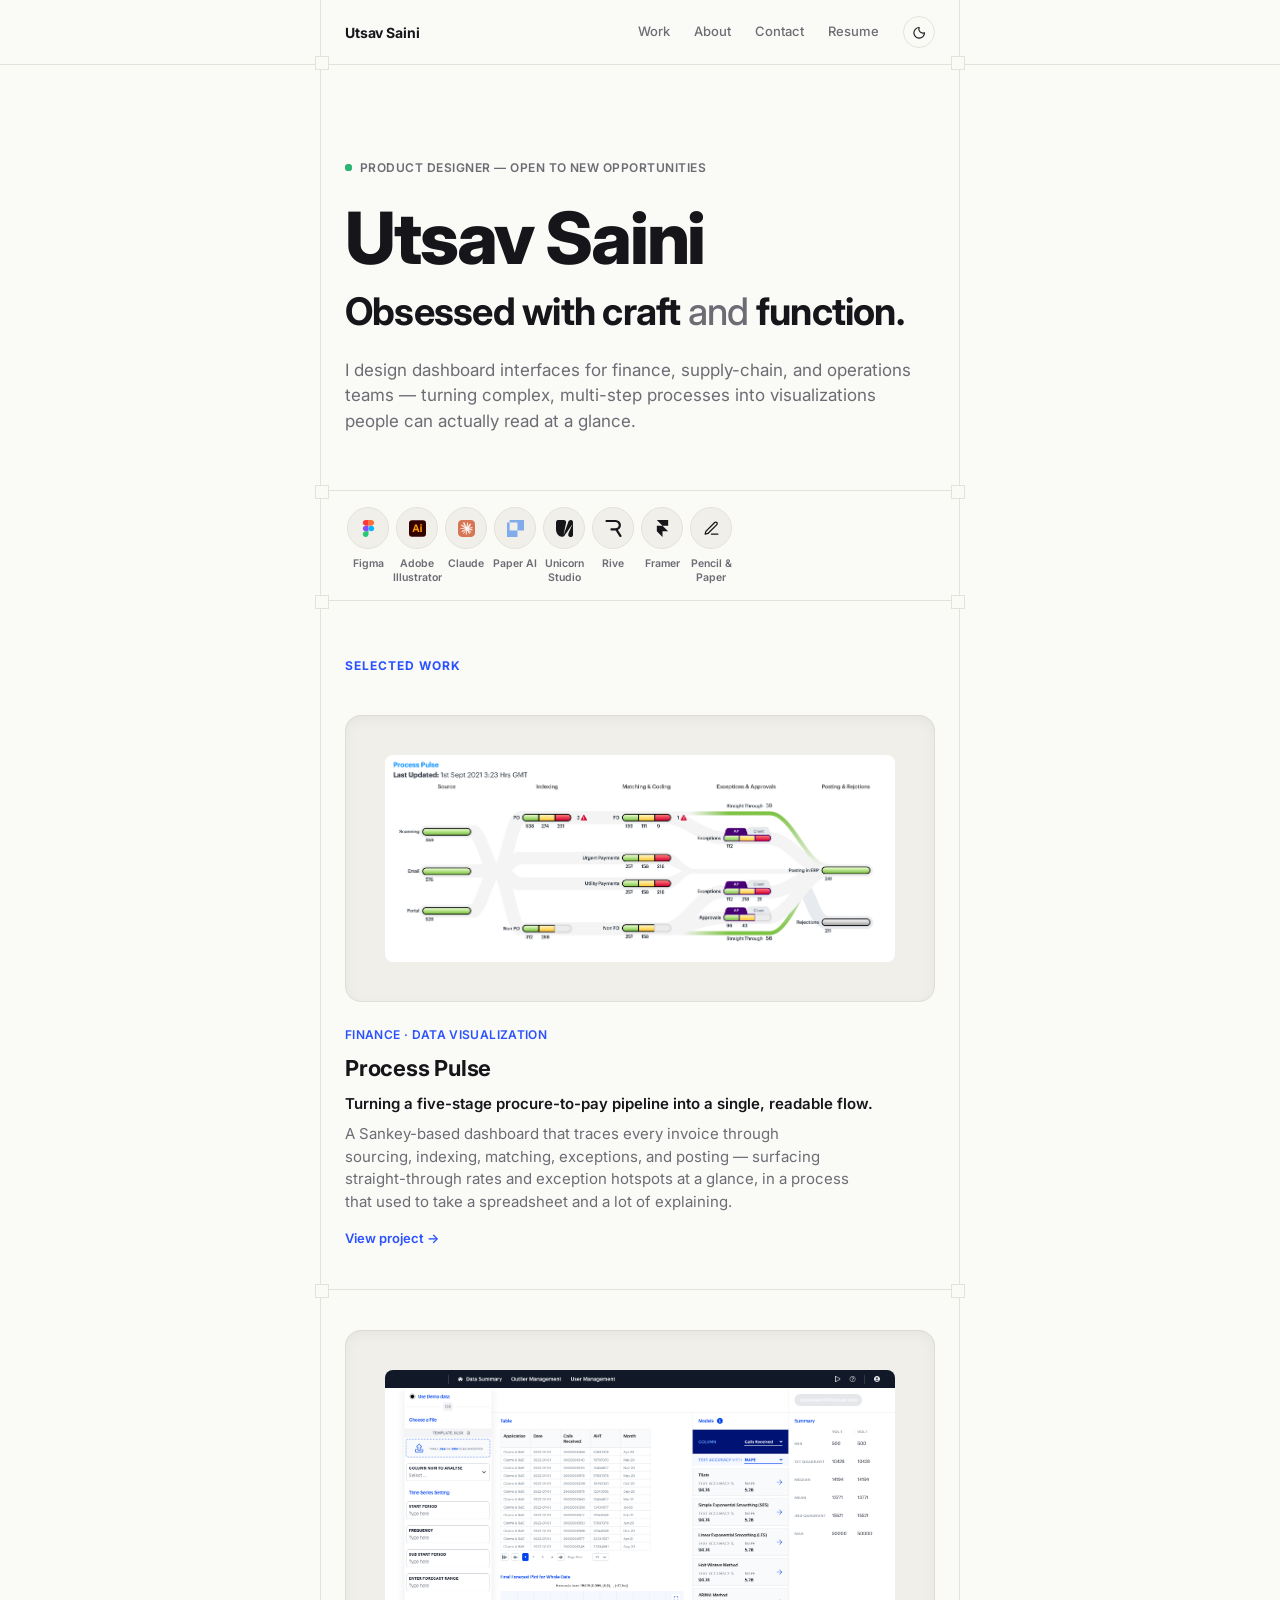
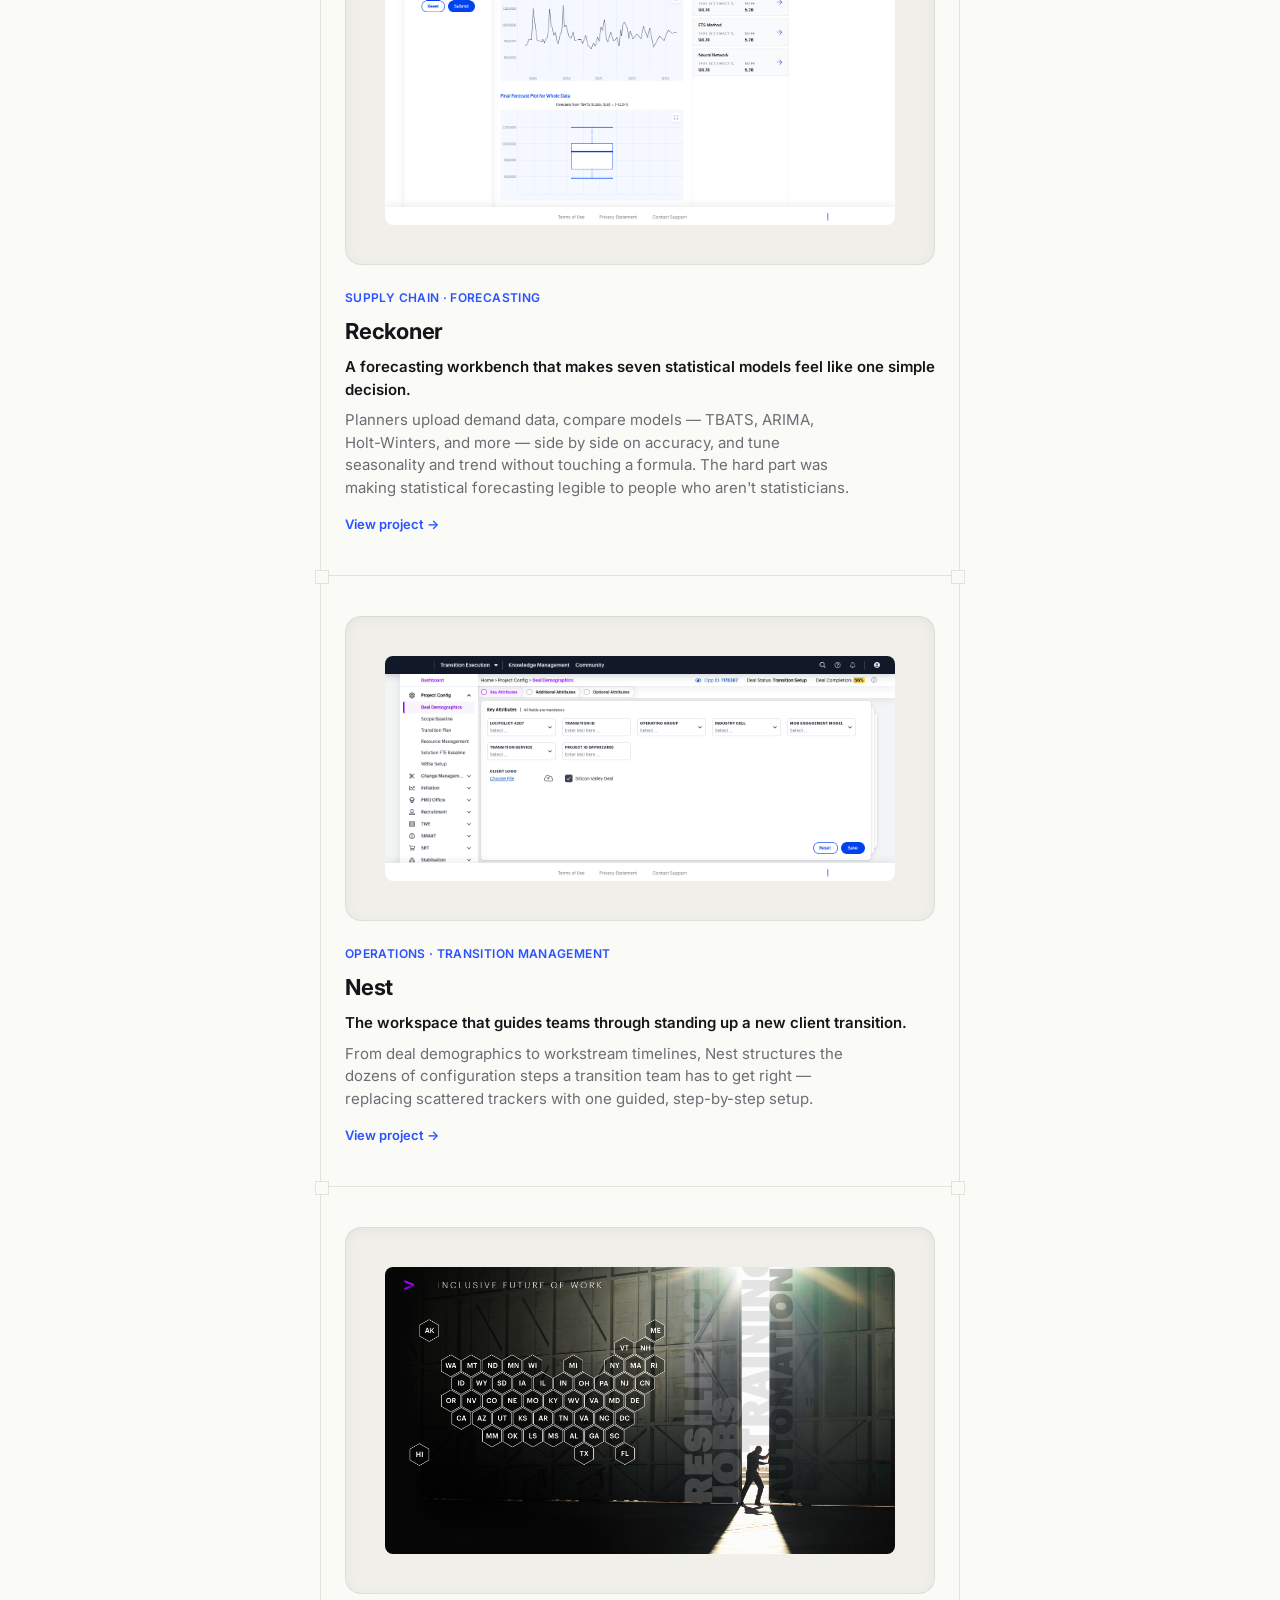
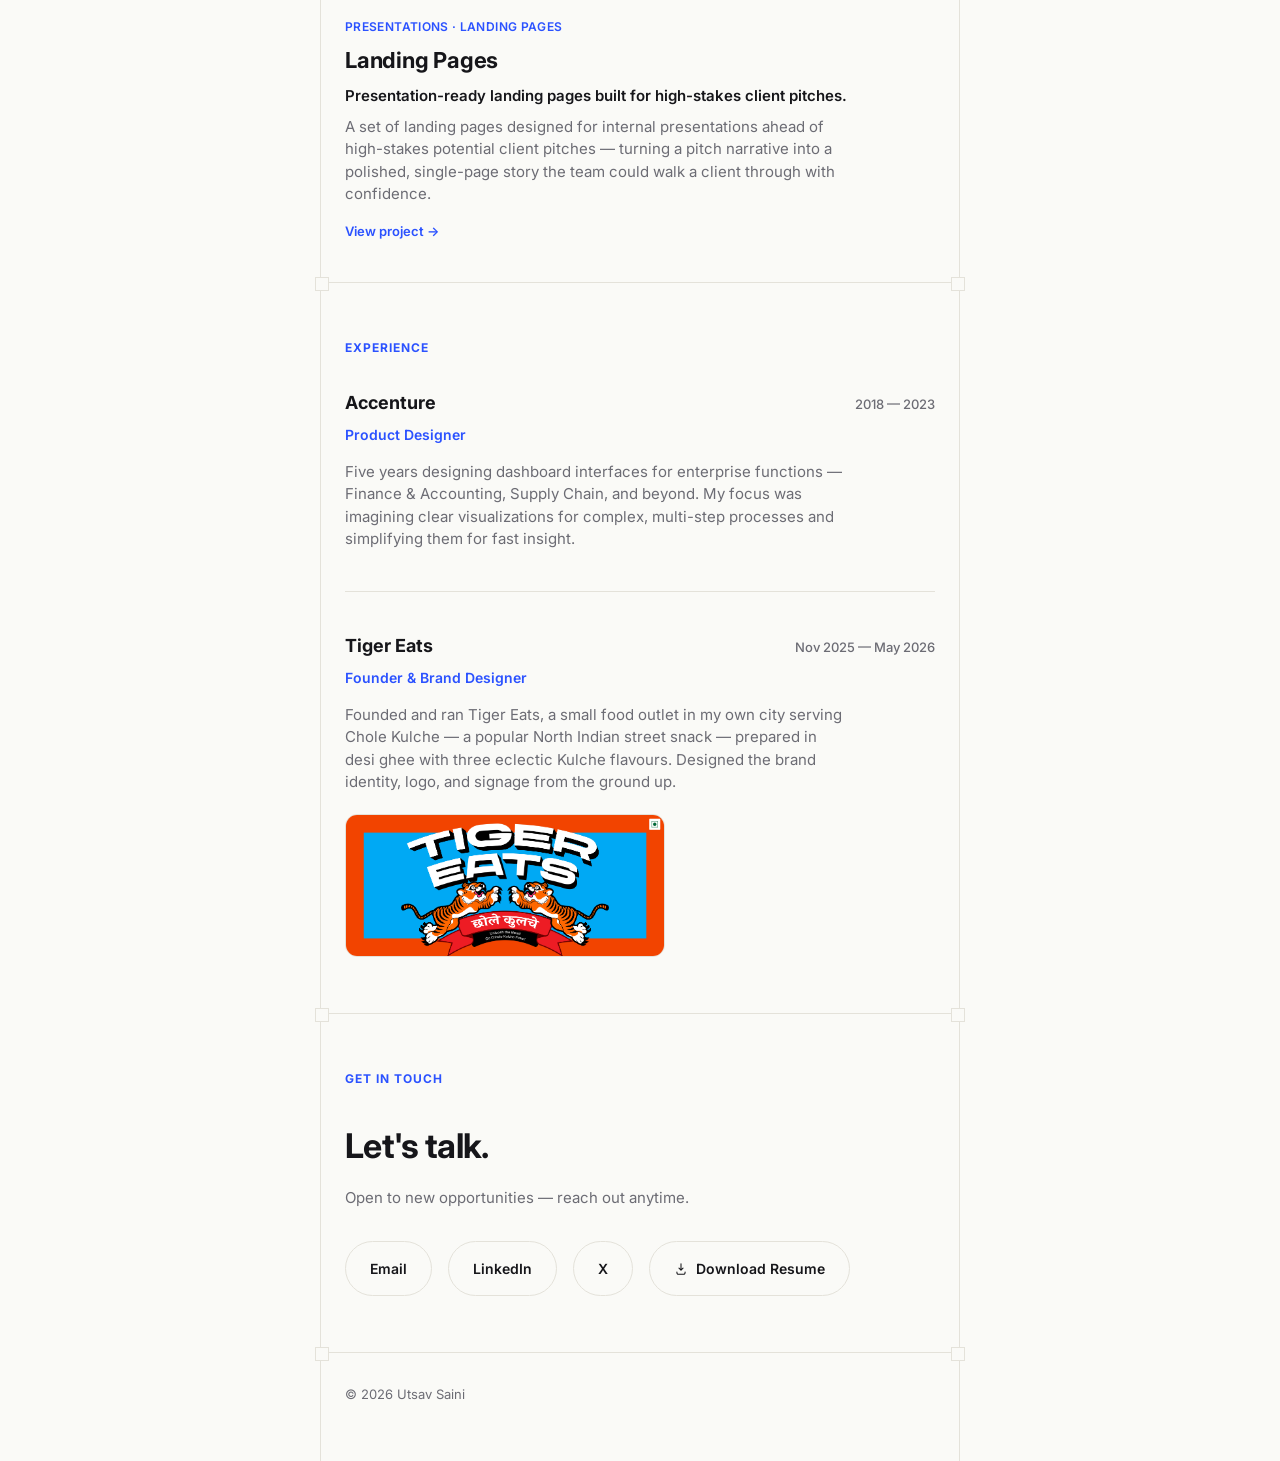
==== commit 7a01aea6: "Add rail corner markers and restore section dividers Small square markers now mark every point where" ====
--- a/index.html
+++ b/index.html
@@ -51,6 +51,7 @@
 
     html {
       scroll-behavior: smooth;
+      overflow-x: hidden;
     }
 
     body {
@@ -60,6 +61,7 @@
       font-family: "Inter", -apple-system, BlinkMacSystemFont, "Segoe UI", sans-serif;
       -webkit-font-smoothing: antialiased;
       line-height: 1.5;
+      overflow-x: hidden;
       transition: background-color 0.4s ease, color 0.4s ease;
     }
 
@@ -288,13 +290,13 @@
       padding-left: var(--gutter);
       padding-right: var(--gutter);
       margin: 0 calc(-1 * var(--gutter));
-      border-top: none;
+      border-top: 1px solid var(--border);
     }
 
     section.work {
       padding-top: 56px;
       padding-bottom: 0;
-      border-top: none;
+      border-top: 1px solid var(--border);
     }
 
     section.work .section-label {
@@ -795,6 +797,82 @@
       .nav-links a {
         font-size: 12px;
       }
+    }
+
+    /* Rail corner markers — small squares where a horizontal divider
+     crosses one of the vertical rail lines. */
+    .nav-inner,
+    .tools,
+    .work,
+    .project,
+    .about,
+    .contact,
+    footer {
+      position: relative;
+    }
+
+    .nav-inner::before,
+    .nav-inner::after,
+    .tools::before,
+    .tools::after,
+    .work::before,
+    .work::after,
+    .project+.project::before,
+    .project+.project::after,
+    .about::before,
+    .about::after,
+    .contact::before,
+    .contact::after,
+    footer::before,
+    footer::after {
+      content: "";
+      position: absolute;
+      width: 12px;
+      height: 12px;
+      background: var(--bg);
+      border: 1px solid var(--border);
+      z-index: 2;
+      transition: background-color 0.4s ease, border-color 0.4s ease;
+    }
+
+    .nav-inner::before,
+    .tools::before,
+    .work::before,
+    .project+.project::before,
+    .about::before,
+    .contact::before,
+    footer::before {
+      left: -6px;
+    }
+
+    .nav-inner::after,
+    .tools::after,
+    .work::after,
+    .project+.project::after,
+    .about::after,
+    .contact::after,
+    footer::after {
+      right: -6px;
+    }
+
+    .nav-inner::before,
+    .nav-inner::after {
+      bottom: -6px;
+    }
+
+    .tools::before,
+    .tools::after,
+    .work::before,
+    .work::after,
+    .project+.project::before,
+    .project+.project::after,
+    .about::before,
+    .about::after,
+    .contact::before,
+    .contact::after,
+    footer::before,
+    footer::after {
+      top: -6px;
     }
 
   </style>
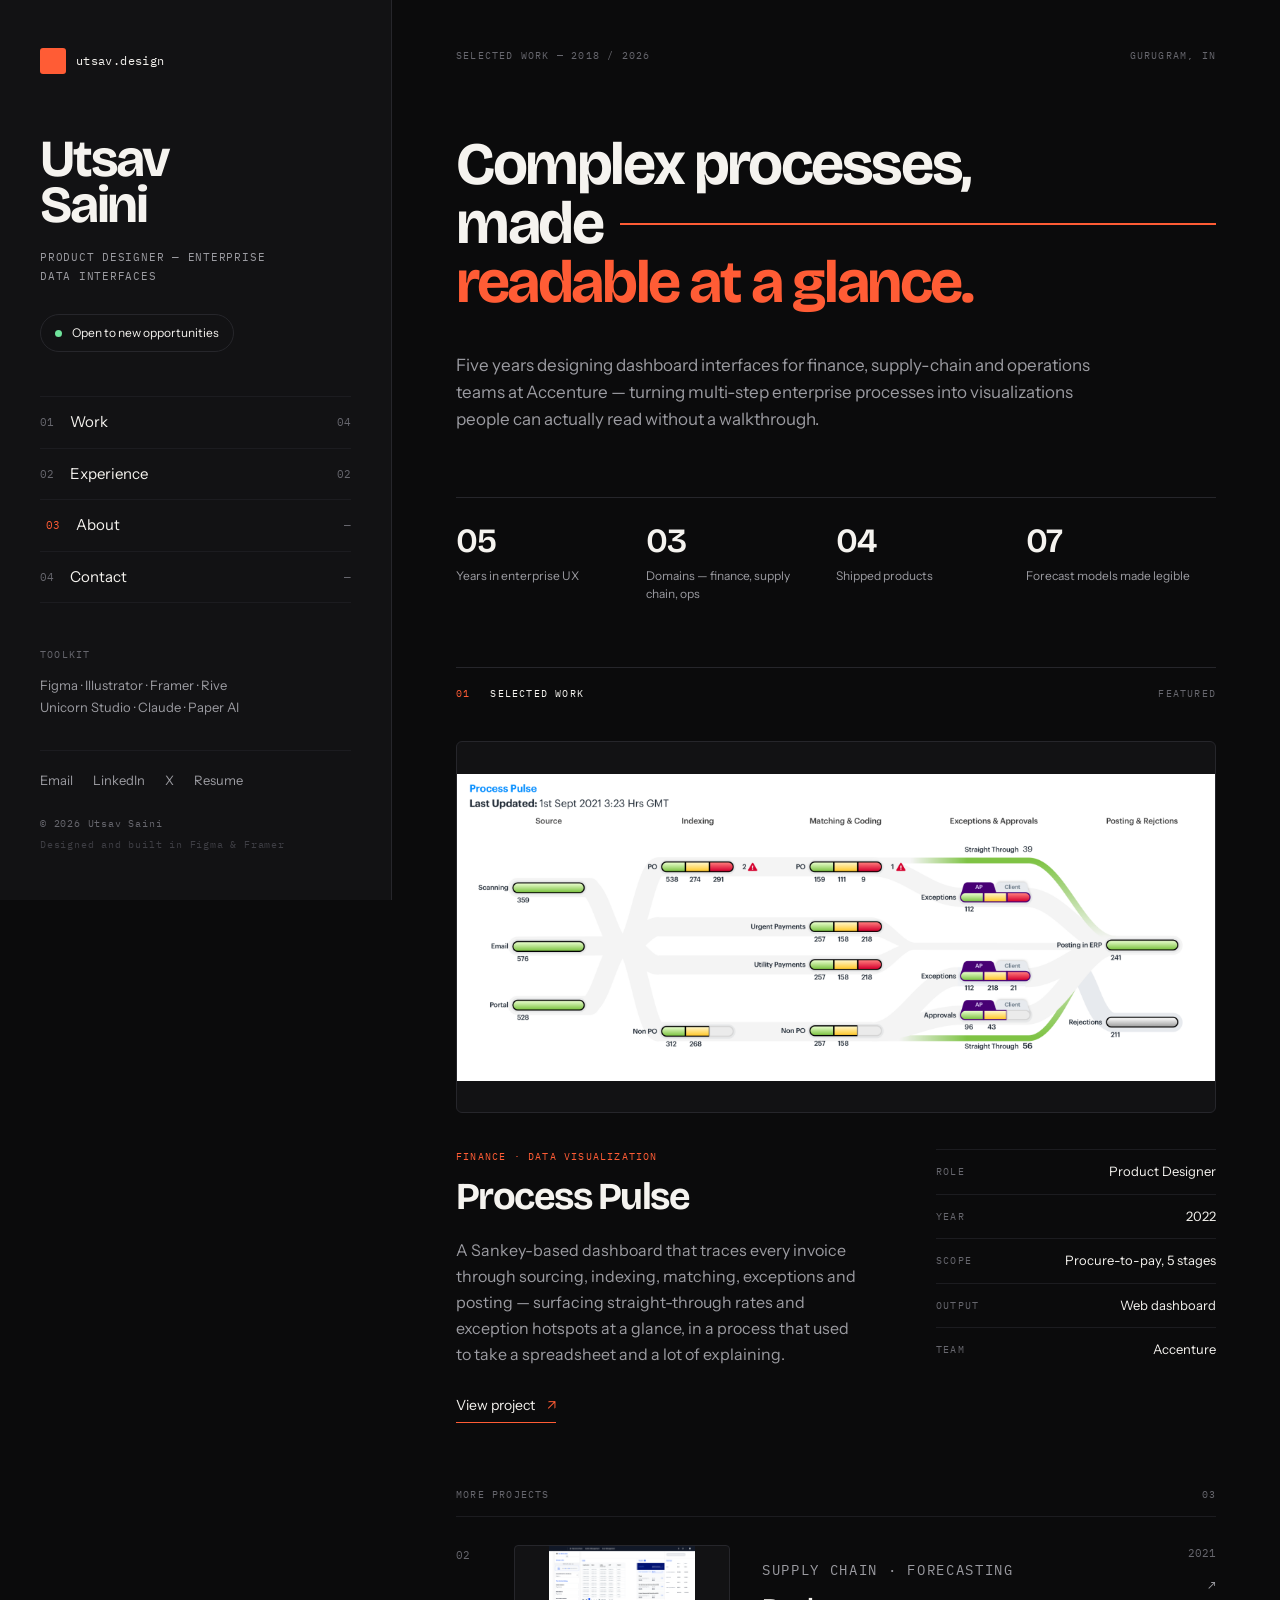
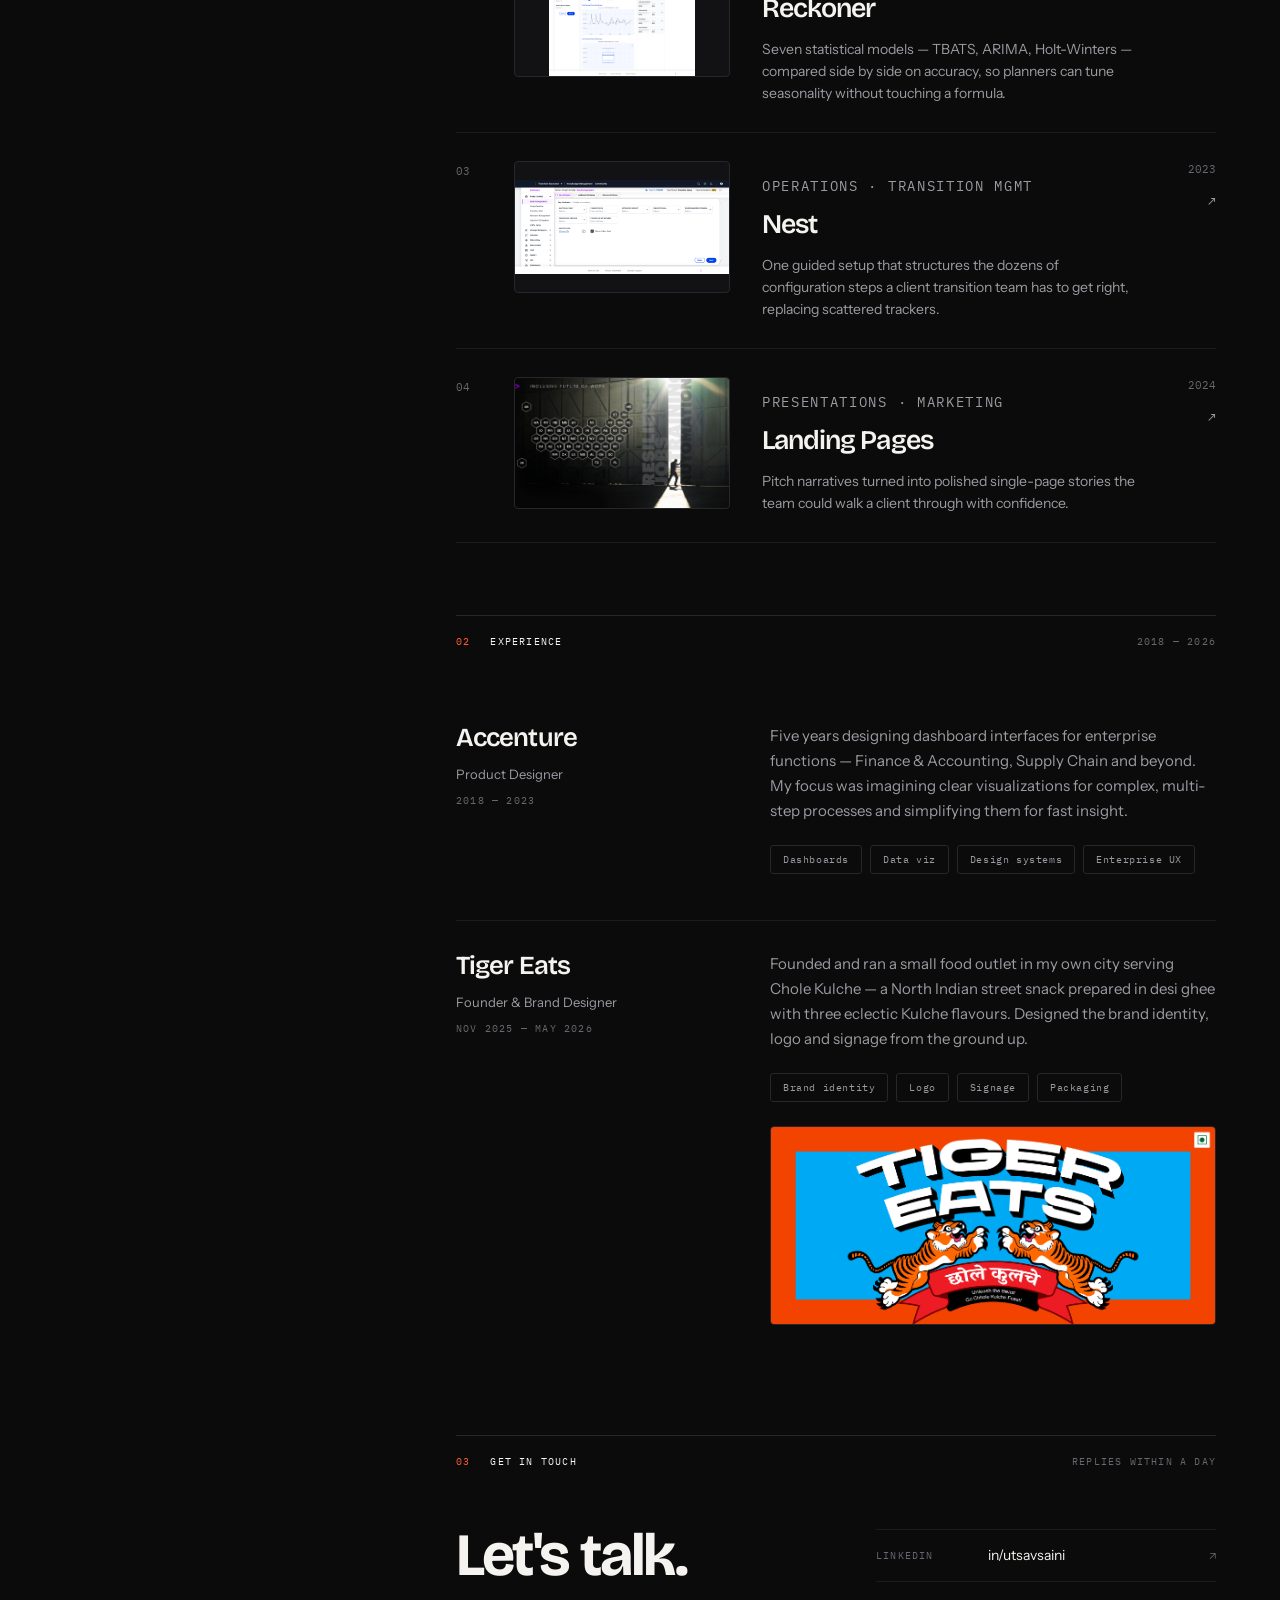
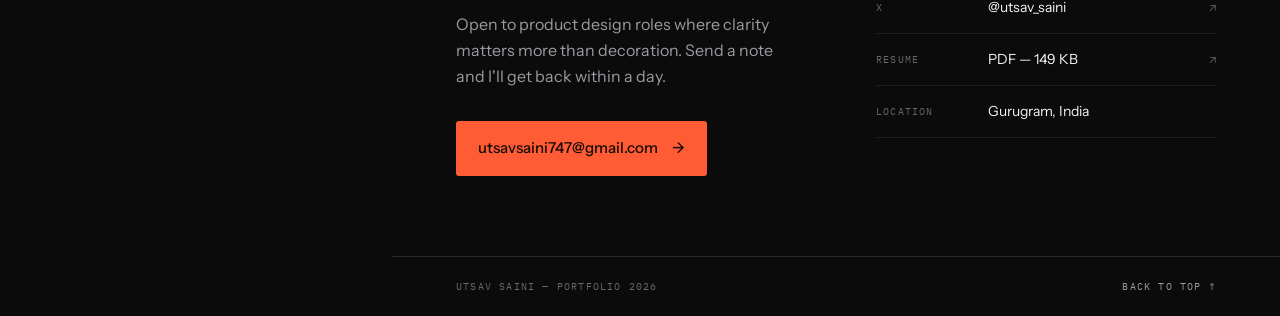
==== commit 07c253c7: "Redesign portfolio from Console / Type v2 and add case-study pages Rebuild index.html with the stick" ====
--- a/index.html
+++ b/index.html
@@ -7,1348 +7,216 @@
   <title>Utsav Saini — Product Designer</title>
   <meta name="description"
     content="Utsav Saini is a Product Designer focused on dashboard interfaces for finance, supply-chain, and operations teams. Open to new opportunities.">
-  <script>
-    (function () {
-      var stored = localStorage.getItem('theme');
-      var theme = stored || (window.matchMedia('(prefers-color-scheme: dark)').matches ? 'dark' : 'light');
-      document.documentElement.setAttribute('data-theme', theme);
-    })();
-  </script>
+  <meta name="theme-color" content="#0b0b0c">
   <link rel="icon" type="image/svg+xml" href="images/favicon.svg">
   <link rel="preconnect" href="https://fonts.googleapis.com">
   <link rel="preconnect" href="https://fonts.gstatic.com" crossorigin>
-  <link href="https://fonts.googleapis.com/css2?family=Inter:wght@400;500;600;700;800&display=swap" rel="stylesheet">
-  <style>
-    :root {
-      --bg: #fafaf7;
-      --surface: #f0efe9;
-      --border: #e4e2da;
-      --text: #16161a;
-      --text-dim: #6c6c74;
-      --accent: #2b52ff;
-      --nav-bg: rgba(250, 250, 247, 0.85);
-      --media-shadow: inset 0 0 0 1px rgba(17, 17, 17, 0.05), inset 0 3px 14px rgba(17, 17, 17, 0.05);
-      --width: 640px;
-      --gutter: 24px;
-      --cell-hover: rgba(249, 251, 255, 0.979);
-    }
-
-    [data-theme="dark"] {
-      --bg: #121214;
-      --surface: #1c1c20;
-      --border: #2b2b30;
-      --text: #f3f2ee;
-      --text-dim: #9b9aa1;
-      --accent: #6f8bff;
-      --nav-bg: rgba(18, 18, 20, 0.85);
-      --media-shadow: inset 0 0 0 1px rgba(255, 255, 255, 0.06), inset 0 3px 16px rgba(0, 0, 0, 0.4);
-      --cell-hover: rgba(0, 0, 0, 0.364);
-    }
-
-    * {
-      box-sizing: border-box;
-    }
-
-    html {
-      scroll-behavior: smooth;
-      overflow-x: hidden;
-    }
-
-    body {
-      margin: 0;
-      background-color: var(--bg);
-      color: var(--text);
-      font-family: "Inter", -apple-system, BlinkMacSystemFont, "Segoe UI", sans-serif;
-      -webkit-font-smoothing: antialiased;
-      line-height: 1.5;
-      overflow-x: hidden;
-      transition: background-color 0.4s ease, color 0.4s ease;
-    }
-
-    a {
-      color: inherit;
-    }
-
-    /* Grid frame — vertical rails bound the content column; each major
-     block is a bordered cell that tints on hover. */
-    .wrap {
-      max-width: var(--width);
-      margin: 0 auto;
-      padding: 0 var(--gutter);
-      border-left: 1px solid var(--border);
-      border-right: 1px solid var(--border);
-    }
-
-    /* Nav */
-    .nav {
-      position: sticky;
-      top: 0;
-      z-index: 10;
-      background: var(--nav-bg);
-      backdrop-filter: blur(8px);
-      border-bottom: 1px solid var(--border);
-      transition: background-color 0.4s ease;
-    }
-
-    .nav-inner {
-      max-width: var(--width);
-      border-left: 1px solid var(--border);
-      border-right: 1px solid var(--border);
-      margin: 0 auto;
-      padding: 16px 24px;
-      display: flex;
-      align-items: center;
-      justify-content: space-between;
-      gap: 16px;
-      transition: background-color 0.15s ease;
-    }
-
-    .nav-inner:hover {
-      background-color: var(--cell-hover);
-    }
-
-    .nav-name {
-      text-decoration: none;
-      font-weight: 700;
-      font-size: 14px;
-      letter-spacing: -0.01em;
-      white-space: nowrap;
-      flex-shrink: 0;
-    }
-
-    .nav-right {
-      display: flex;
-      align-items: center;
-      gap: 24px;
-    }
-
-    .nav-links {
-      display: flex;
-      gap: 24px;
-    }
-
-    .nav-links a {
-      text-decoration: none;
-      font-size: 13px;
-      font-weight: 500;
-      color: var(--text-dim);
-      transition: color 0.2s ease;
-    }
-
-    .nav-links a:hover {
-      color: var(--text);
-    }
-
-    .theme-toggle {
-      width: 32px;
-      height: 32px;
-      flex-shrink: 0;
-      display: flex;
-      align-items: center;
-      justify-content: center;
-      border: 1px solid var(--border);
-      border-radius: 50%;
-      background: transparent;
-      color: var(--text);
-      cursor: pointer;
-      padding: 0;
-      transition: background-color 0.25s ease, border-color 0.4s ease, transform 0.25s ease;
-    }
-
-    .theme-toggle:hover {
-      background: var(--surface);
-      transform: translateY(-1px);
-    }
-
-    .theme-toggle svg {
-      width: 15px;
-      height: 15px;
-    }
-
-    .theme-toggle .icon-sun {
-      display: none;
-    }
-
-    [data-theme="dark"] .theme-toggle .icon-moon {
-      display: none;
-    }
-
-    [data-theme="dark"] .theme-toggle .icon-sun {
-      display: block;
-    }
-
-    /* Reveal animation */
-    .reveal {
-      opacity: 0;
-      transform: translateY(16px);
-      transition: opacity 0.7s cubic-bezier(0.16, 1, 0.3, 1), transform 0.7s cubic-bezier(0.16, 1, 0.3, 1);
-    }
-
-    .reveal.in-view {
-      opacity: 1;
-      transform: translateY(0);
-    }
-
-    /* Hero */
-    .hero {
-      padding: 88px 0 56px;
-    }
-
-    .eyebrow {
-      display: inline-flex;
-      align-items: center;
-      gap: 8px;
-      font-size: 12px;
-      font-weight: 600;
-      letter-spacing: 0.04em;
-      text-transform: uppercase;
-      color: var(--text-dim);
-      margin: 0 0 24px;
-    }
-
-    .status-dot {
-      width: 7px;
-      height: 7px;
-      border-radius: 50%;
-      background: #2bb673;
-      position: relative;
-    }
-
-    .status-dot::after {
-      content: "";
-      position: absolute;
-      inset: 0;
-      border-radius: 50%;
-      background: #2bb673;
-      animation: pulse 2s ease-out infinite;
-    }
-
-    @keyframes pulse {
-      0% {
-        transform: scale(1);
-        opacity: 0.6;
-      }
-
-      100% {
-        transform: scale(2.8);
-        opacity: 0;
-      }
-    }
-
-    .hero-name {
-      font-size: clamp(44px, 10vw, 72px);
-      line-height: 1.02;
-      letter-spacing: -0.03em;
-      font-weight: 800;
-      margin: 0 0 16px;
-    }
-
-    h2.hero-tagline {
-      font-size: clamp(28px, 5vw, 38px);
-      line-height: 1.15;
-      letter-spacing: -0.02em;
-      font-weight: 700;
-      margin: 0 0 24px;
-    }
-
-    .hero-and {
-      color: var(--text-dim);
-      font-weight: 500;
-    }
-
-    .hero-bio {
-      font-size: 17px;
-      color: var(--text-dim);
-      max-width: 52ch;
-      margin: 0;
-    }
-
-    /* Section label */
-    .section-label {
-      position: relative;
-      z-index: 1;
-      font-size: 12px;
-      font-weight: 700;
-      letter-spacing: 0.08em;
-      text-transform: uppercase;
-      color: var(--accent);
-      margin: 0 0 32px;
-    }
-
-    section {
-      padding: 56px 0;
-    }
-
-    section+section {
-      border-top: 1px solid var(--border);
-    }
-
-    /* Tools */
-    section.tools {
-      padding-top: 16px;
-      padding-bottom: 16px;
-      padding-left: var(--gutter);
-      padding-right: var(--gutter);
-      margin: 0 calc(-1 * var(--gutter));
-      border-top: 1px solid var(--border);
-    }
-
-    section.work {
-      padding-top: 56px;
-      padding-bottom: 0;
-      border-top: 1px solid var(--border);
-    }
-
-    section.work .section-label {
-      margin-bottom: 40px;
-    }
-
-    .tools-grid {
-      display: flex;
-      flex-wrap: wrap;
-      gap: 16px 3px;
-    }
-
-    .tool-item {
-      display: flex;
-      flex-direction: column;
-      align-items: center;
-      gap: 8px;
-      width: 46px;
-      text-align: center;
-    }
-
-    .tool-icon {
-      width: 42px;
-      height: 42px;
-      flex-shrink: 0;
-      display: flex;
-      align-items: center;
-      justify-content: center;
-      border-radius: 50%;
-      background: var(--surface);
-      border: 1px solid var(--border);
-      color: var(--text);
-      transition: transform 0.25s cubic-bezier(0.16, 1, 0.3, 1), background-color 0.4s ease, border-color 0.4s ease;
-    }
-
-    .tool-icon svg {
-      width: 17px;
-      height: 17px;
-    }
-
-    .tool-item:hover .tool-icon {
-      transform: translateY(-4px);
-      background: var(--cell-hover);
-    }
-
-    .tool-name {
-      font-size: 10.5px;
-      font-weight: 600;
-      color: var(--text-dim);
-      line-height: 1.3;
-    }
-
-    /* Work */
-    .project-list {
-      display: flex;
-      flex-direction: column;
-    }
-
-    .project-media {
-      position: relative;
-      min-height: 200px;
-      border-radius: 16px;
-      background: var(--surface);
-      box-shadow: var(--media-shadow);
-      padding: clamp(16px, 5vw, 40px);
-      margin-bottom: 24px;
-      transition: transform 0.4s cubic-bezier(0.16, 1, 0.3, 1), background-color 0.4s ease, box-shadow 0.4s ease;
-    }
-
-    .project:hover .project-media {
-      transform: translateY(-4px);
-    }
-
-    .project-media-placeholder {
-      position: absolute;
-      inset: 0;
-      display: flex;
-      align-items: center;
-      justify-content: center;
-      text-align: center;
-      padding: 24px;
-      font-size: 12px;
-      color: var(--text-dim);
-      font-weight: 500;
-    }
-
-    .project-media img {
-      position: relative;
-      z-index: 1;
-      width: 100%;
-      height: auto;
-      display: block;
-      border-radius: 8px;
-    }
-
-    .project-tag {
-      font-size: 12px;
-      font-weight: 600;
-      letter-spacing: 0.03em;
-      text-transform: uppercase;
-      color: var(--accent);
-      margin: 0 0 8px;
-    }
-
-    .project-title {
-      font-size: 22px;
-      font-weight: 700;
-      letter-spacing: -0.01em;
-      margin: 0 0 8px;
-    }
-
-    .project-line {
-      font-size: 15px;
-      font-weight: 600;
-      margin: 0 0 8px;
-    }
-
-    .project-desc {
-      font-size: 15px;
-      color: var(--text-dim);
-      margin: 0;
-      max-width: 56ch;
-    }
-
-    .project {
-      cursor: pointer;
-      outline: none;
-      margin-left: calc(var(--gutter) * -1);
-      margin-right: calc(var(--gutter) * -1);
-      padding: 40px var(--gutter);
-      transition: background-color 0.15s ease;
-    }
-
-    .project+.project {
-      border-top: 1px solid var(--border);
-    }
-
-    .project[data-project="process-pulse"] {
-      padding-top: 114px;
-      margin-top: -114px;
-    }
-
-    .project:hover {
-      background-color: var(--cell-hover);
-    }
-
-    .project:focus-visible {
-      box-shadow: 0 0 0 3px var(--accent);
-    }
-
-    .project-view {
-      display: inline-flex;
-      margin-top: 16px;
-      font-size: 13px;
-      font-weight: 600;
-      color: var(--accent);
-      transition: transform 0.25s ease;
-    }
-
-    .project:hover .project-view {
-      transform: translateX(4px);
-    }
-
-    /* Project modal */
-    .modal-overlay {
-      position: fixed;
-      inset: 0;
-      z-index: 100;
-      display: flex;
-      align-items: flex-start;
-      justify-content: center;
-      padding: 48px 24px;
-      overflow-y: auto;
-      background: rgba(10, 10, 12, 0.55);
-      backdrop-filter: blur(4px);
-      opacity: 0;
-      pointer-events: none;
-      transition: opacity 0.3s ease;
-    }
-
-    .modal-overlay.open {
-      opacity: 1;
-      pointer-events: auto;
-    }
-
-    .modal {
-      width: 100%;
-      max-width: min(1400px, 80vw);
-      background: var(--bg);
-      border-radius: 20px;
-      padding: 40px 40px 48px;
-      position: relative;
-      transform: translateY(18px) scale(0.98);
-      opacity: 0;
-      transition: transform 0.35s cubic-bezier(0.16, 1, 0.3, 1), opacity 0.35s ease, background-color 0.4s ease;
-    }
-
-    .modal-overlay.open .modal {
-      transform: translateY(0) scale(1);
-      opacity: 1;
-    }
-
-    .modal-close {
-      position: absolute;
-      top: 20px;
-      right: 20px;
-      width: 34px;
-      height: 34px;
-      display: flex;
-      align-items: center;
-      justify-content: center;
-      border: 1px solid var(--border);
-      border-radius: 50%;
-      background: var(--bg);
-      color: var(--text);
-      cursor: pointer;
-      transition: background-color 0.2s ease, transform 0.2s ease;
-    }
-
-    .modal-close:hover {
-      background: var(--surface);
-      transform: rotate(90deg);
-    }
-
-    .modal-close svg {
-      width: 14px;
-      height: 14px;
-    }
-
-    .modal-head {
-      max-width: 56ch;
-      margin-bottom: 32px;
-    }
-
-    .modal-title {
-      font-size: 24px;
-      font-weight: 700;
-      letter-spacing: -0.01em;
-      margin: 0 0 8px;
-    }
-
-    .carousel {
-      position: relative;
-      background: var(--surface);
-      border-radius: 12px;
-      border: 1px solid var(--border);
-      overflow: hidden;
-    }
-
-    .carousel-frame {
-      display: flex;
-      align-items: center;
-      justify-content: center;
-      min-height: 320px;
-    }
-
-    .carousel-frame img {
-      max-width: 100%;
-      max-height: 70vh;
-      display: block;
-      opacity: 0;
-      transition: opacity 0.25s ease;
-    }
-
-    .carousel-btn {
-      position: absolute;
-      top: 50%;
-      transform: translateY(-50%);
-      width: 44px;
-      height: 44px;
-      border-radius: 50%;
-      display: flex;
-      align-items: center;
-      justify-content: center;
-      background: var(--bg);
-      border: 1px solid var(--border);
-      color: var(--text);
-      cursor: pointer;
-      transition: background-color 0.2s ease, transform 0.2s ease;
-    }
-
-    .carousel-btn:hover {
-      background: var(--surface);
-    }
-
-    .carousel-btn.prev {
-      left: 16px;
-    }
-
-    .carousel-btn.next {
-      right: 16px;
-    }
-
-    .carousel-btn svg {
-      width: 18px;
-      height: 18px;
-    }
-
-    .carousel-counter {
-      position: absolute;
-      bottom: 14px;
-      left: 50%;
-      transform: translateX(-50%);
-      font-size: 12px;
-      font-weight: 600;
-      color: #fff;
-      background: rgba(0, 0, 0, 0.55);
-      padding: 5px 12px;
-      border-radius: 999px;
-      backdrop-filter: blur(4px);
-    }
-
-    @media (max-width: 560px) {
-      .modal-overlay {
-        padding: 0;
-      }
-
-      .modal {
-        max-width: none;
-        min-height: 100%;
-        border-radius: 0;
-        padding: 32px 24px 40px;
-      }
-
-      .carousel-btn {
-        width: 38px;
-        height: 38px;
-      }
-
-      .carousel-btn.prev {
-        left: 8px;
-      }
-
-      .carousel-btn.next {
-        right: 8px;
-      }
-    }
-
-    /* About / Experience */
-    .role-head {
-      display: flex;
-      align-items: baseline;
-      justify-content: space-between;
-      gap: 16px;
-      margin-bottom: 8px;
-    }
-
-    .role-head h3 {
-      font-size: 18px;
-      font-weight: 700;
-      margin: 0;
-    }
-
-    .role-dates {
-      font-size: 13px;
-      color: var(--text-dim);
-      font-weight: 500;
-      white-space: nowrap;
-    }
-
-    .role-title {
-      font-size: 14px;
-      font-weight: 600;
-      color: var(--accent);
-      margin: 0 0 16px;
-    }
-
-    .role-desc {
-      font-size: 15px;
-      color: var(--text-dim);
-      margin: 0;
-      max-width: 56ch;
-    }
-
-    .role+.role {
-      margin-top: 40px;
-      padding-top: 40px;
-      border-top: 1px solid var(--border);
-    }
-
-    .role-media {
-      margin: 20px 0 0;
-      max-width: 320px;
-      border-radius: 12px;
-      border: 1px solid var(--border);
-      overflow: hidden;
-    }
-
-    .role-media img {
-      width: 100%;
-      display: block;
-    }
-
-    /* Contact */
-    .contact h2 {
-      font-size: clamp(26px, 5vw, 34px);
-      letter-spacing: -0.02em;
-      margin: 0 0 16px;
-    }
-
-    .contact-line {
-      font-size: 15px;
-      color: var(--text-dim);
-      margin: 0 0 32px;
-    }
-
-    .contact-links {
-      display: flex;
-      flex-wrap: wrap;
-      gap: 16px;
-    }
-
-    .contact-links a {
-      display: inline-flex;
-      align-items: center;
-      gap: 8px;
-      text-decoration: none;
-      font-size: 14px;
-      font-weight: 600;
-      padding: 16px 24px;
-      border: 1px solid var(--border);
-      border-radius: 999px;
-      transition: background 0.25s ease, color 0.25s ease, border-color 0.25s ease, transform 0.25s ease;
-    }
-
-    .contact-links a:hover {
-      background: var(--text);
-      color: var(--bg);
-      border-color: var(--text);
-      transform: translateY(-2px);
-    }
-
-    .contact-links a svg {
-      width: 14px;
-      height: 14px;
-      flex-shrink: 0;
-    }
-
-    footer {
-      padding: 32px 0 56px;
-      font-size: 13px;
-      color: var(--text-dim);
-      border-top: 1px solid var(--border);
-    }
-
-    /* Grid cells — each major block bleeds edge-to-edge to the rails on
-     .wrap and tints on hover. Declared last so it wins over the
-     section/footer padding shorthands above. */
-    .hero,
-    .tools,
-    .work,
-    .about,
-    .contact,
-    footer {
-      margin-left: calc(var(--gutter) * -1);
-      margin-right: calc(var(--gutter) * -1);
-      padding-left: var(--gutter);
-      padding-right: var(--gutter);
-      transition: background-color 0.15s ease;
-    }
-
-    .hero:hover,
-    .tools:hover,
-    .about:hover,
-    .contact:hover,
-    footer:hover {
-      background-color: var(--cell-hover);
-    }
-
-    @media (max-width: 480px) {
-      .hero {
-        padding-top: 56px;
-        padding-bottom: 48px;
-      }
-
-      section {
-        padding: 48px 0;
-      }
-
-      .nav-inner {
-        padding: 16px 24px;
-      }
-
-      .wrap,
-      .nav-inner {
-        padding-left: 24px;
-        padding-right: 24px;
-      }
-
-      .nav-right {
-        gap: 16px;
-      }
-
-      .nav-links {
-        gap: 12px;
-      }
-
-      .nav-links a {
-        font-size: 12px;
-      }
-    }
-
-    /* Rail corner markers — small squares where a horizontal divider
-     crosses one of the vertical rail lines. */
-    .nav-inner,
-    .tools,
-    .work,
-    .project,
-    .about,
-    .contact,
-    footer {
-      position: relative;
-    }
-
-    .nav-inner::before,
-    .nav-inner::after,
-    .tools::before,
-    .tools::after,
-    .work::before,
-    .work::after,
-    .project+.project::before,
-    .project+.project::after,
-    .about::before,
-    .about::after,
-    .contact::before,
-    .contact::after,
-    footer::before,
-    footer::after {
-      content: "";
-      position: absolute;
-      width: 12px;
-      height: 12px;
-      background: var(--bg);
-      border: 1px solid var(--border);
-      z-index: 2;
-      transition: background-color 0.4s ease, border-color 0.4s ease;
-    }
-
-    .nav-inner::before,
-    .tools::before,
-    .work::before,
-    .project+.project::before,
-    .about::before,
-    .contact::before,
-    footer::before {
-      left: -6px;
-    }
-
-    .nav-inner::after,
-    .tools::after,
-    .work::after,
-    .project+.project::after,
-    .about::after,
-    .contact::after,
-    footer::after {
-      right: -6px;
-    }
-
-    .nav-inner::before,
-    .nav-inner::after {
-      bottom: -6px;
-    }
-
-    .tools::before,
-    .tools::after,
-    .work::before,
-    .work::after,
-    .project+.project::before,
-    .project+.project::after,
-    .about::before,
-    .about::after,
-    .contact::before,
-    .contact::after,
-    footer::before,
-    footer::after {
-      top: -6px;
-    }
-
-  </style>
+  <link
+    href="https://fonts.googleapis.com/css2?family=Bricolage+Grotesque:opsz,wght@12..96,500..800&family=IBM+Plex+Mono:wght@400&family=Instrument+Sans:wght@400..700&display=swap"
+    rel="stylesheet">
+  <link rel="stylesheet" href="styles.css">
 </head>
 
 <body>
-
-  <header class="nav" id="nav">
-    <div class="nav-inner">
-      <a href="#top" class="nav-name">Utsav Saini</a>
-      <div class="nav-right">
-        <nav class="nav-links">
-          <a href="#work">Work</a>
-          <a href="#about">About</a>
-          <a href="#contact">Contact</a>
+  <div class="shell" id="top">
+
+    <aside class="rail">
+      <div class="rail-stack">
+        <div class="rail-top">
+          <a class="mark" href="#top" aria-label="utsav.design — back to top">
+            <span class="mark-glyph"></span>utsav.design
+          </a>
+          <h1 class="name">Utsav<br>Saini</h1>
+          <p class="role">Product Designer — Enterprise<br>Data Interfaces</p>
+          <p class="availability"><i></i>Open to new opportunities</p>
+        </div>
+
+        <nav class="index" aria-label="Sections">
+          <a href="#work" data-section="work"><span class="n">01</span><span class="l">Work</span><span class="c">04</span></a>
+          <a href="#experience" data-section="experience"><span class="n">02</span><span class="l">Experience</span><span class="c">02</span></a>
+          <a href="#about" data-section="about"><span class="n">03</span><span class="l">About</span><span class="c">—</span></a>
+          <a href="#contact" data-section="contact"><span class="n">04</span><span class="l">Contact</span><span class="c">—</span></a>
+        </nav>
+
+        <div class="rail-bottom toolkit">
+          <span class="mono">Toolkit</span>
+          <p class="tools">Figma · Illustrator · Framer · Rive<br>Unicorn Studio · Claude · Paper AI</p>
+          <div class="links">
+            <a href="mailto:utsavsaini747@gmail.com">Email</a>
+            <a href="https://www.linkedin.com/in/utsavsaini/" target="_blank" rel="noopener">LinkedIn</a>
+            <a href="https://x.com/utsav_saini" target="_blank" rel="noopener">X</a>
+            <a href="utsav-saini-resume.pdf" target="_blank" rel="noopener">Resume</a>
+          </div>
+        </div>
+      </div>
+
+      <div class="rail-foot">
+        <span>© 2026 Utsav Saini</span>
+        <span>Designed and built in Figma &amp; Framer</span>
+      </div>
+    </aside>
+
+    <main class="content">
+
+      <section class="hero" id="about">
+        <div class="meta mono"><span>Selected work — 2018 / 2026</span><span>Gurugram, IN</span></div>
+        <h2 class="statement">
+          <span class="line">Complex processes,</span>
+          <span class="line rule-line"><span>made</span><span class="rule"></span></span>
+          <span class="line accent">readable at a glance.</span>
+        </h2>
+        <p class="intro">
+          Five years designing dashboard interfaces for finance, supply-chain and operations teams at Accenture —
+          turning multi-step enterprise processes into visualizations people can actually read without a walkthrough.
+        </p>
+        <div class="stats">
+          <div class="stat"><b>05</b><span>Years in enterprise UX</span></div>
+          <div class="stat"><b>03</b><span>Domains — finance, supply chain, ops</span></div>
+          <div class="stat"><b>04</b><span>Shipped products</span></div>
+          <div class="stat"><b>07</b><span>Forecast models made legible</span></div>
+        </div>
+      </section>
+
+      <section class="work" id="work">
+        <div class="section-head mono"><span class="num">01</span><span class="title">Selected work</span><span>Featured</span></div>
+
+        <a class="shot" href="process-pulse.html"
+          style="background-image:url('images/PTP%20Process%20Pulse.png')"
+          aria-label="Open Process Pulse case study"></a>
+
+        <div class="featured">
+          <div class="narrative">
+            <p class="eyebrow">Finance · Data Visualization</p>
+            <h3>Process Pulse</h3>
+            <p class="deck">
+              A Sankey-based dashboard that traces every invoice through sourcing, indexing, matching, exceptions and
+              posting — surfacing straight-through rates and exception hotspots at a glance, in a process that used to
+              take a spreadsheet and a lot of explaining.
+            </p>
+            <a class="cta" href="process-pulse.html">View project <span class="arrow">↗</span></a>
+          </div>
+          <dl class="spec">
+            <div><dt>ROLE</dt><dd>Product Designer</dd></div>
+            <div><dt>YEAR</dt><dd>2022</dd></div>
+            <div><dt>SCOPE</dt><dd>Procure-to-pay, 5 stages</dd></div>
+            <div><dt>OUTPUT</dt><dd>Web dashboard</dd></div>
+            <div><dt>TEAM</dt><dd>Accenture</dd></div>
+          </dl>
+        </div>
+
+        <div class="index-head mono"><span>More projects</span><span>03</span></div>
+        <div class="project-list">
+          <a class="project" href="reckoner.html">
+            <span class="pnum">02</span>
+            <div class="thumb" style="background-image:url('images/Reckoner%20Data%20Summary%2001.png');background-size:contain"></div>
+            <div class="pbody">
+              <p class="eyebrow">Supply Chain · Forecasting</p>
+              <h3>Reckoner</h3>
+              <p>Seven statistical models — TBATS, ARIMA, Holt-Winters — compared side by side on accuracy, so planners can tune seasonality without touching a formula.</p>
+            </div>
+            <div class="pmeta"><span>2021</span><span class="arrow">↗</span></div>
+          </a>
+          <a class="project" href="nest.html">
+            <span class="pnum">03</span>
+            <div class="thumb" style="background-image:url('images/Nest%20PMO%20Deal%20Demographics%20Key%20Attributes.png');background-size:contain"></div>
+            <div class="pbody">
+              <p class="eyebrow">Operations · Transition Mgmt</p>
+              <h3>Nest</h3>
+              <p>One guided setup that structures the dozens of configuration steps a client transition team has to get right, replacing scattered trackers.</p>
+            </div>
+            <div class="pmeta"><span>2023</span><span class="arrow">↗</span></div>
+          </a>
+          <a class="project" href="landing-pages.html">
+            <span class="pnum">04</span>
+            <div class="thumb" style="background-image:url('images/Landing%20pages/Resilient%20work.PNG')"></div>
+            <div class="pbody">
+              <p class="eyebrow">Presentations · Marketing</p>
+              <h3>Landing Pages</h3>
+              <p>Pitch narratives turned into polished single-page stories the team could walk a client through with confidence.</p>
+            </div>
+            <div class="pmeta"><span>2024</span><span class="arrow">↗</span></div>
+          </a>
+        </div>
+      </section>
+
+      <section class="experience" id="experience">
+        <div class="section-head mono"><span class="num">02</span><span class="title">Experience</span><span>2018 — 2026</span></div>
+
+        <div class="job">
+          <div>
+            <h3>Accenture</h3>
+            <p class="jrole">Product Designer</p>
+            <span class="jdates mono">2018 — 2023</span>
+          </div>
+          <div>
+            <p class="jdesc">Five years designing dashboard interfaces for enterprise functions — Finance &amp; Accounting, Supply Chain and beyond. My focus was imagining clear visualizations for complex, multi-step processes and simplifying them for fast insight.</p>
+            <ul class="chips"><li>Dashboards</li><li>Data viz</li><li>Design systems</li><li>Enterprise UX</li></ul>
+          </div>
+        </div>
+
+        <div class="job">
+          <div>
+            <h3>Tiger Eats</h3>
+            <p class="jrole">Founder &amp; Brand Designer</p>
+            <span class="jdates mono">Nov 2025 — May 2026</span>
+          </div>
+          <div>
+            <p class="jdesc">Founded and ran a small food outlet in my own city serving Chole Kulche — a North Indian street snack prepared in desi ghee with three eclectic Kulche flavours. Designed the brand identity, logo and signage from the ground up.</p>
+            <ul class="chips"><li>Brand identity</li><li>Logo</li><li>Signage</li><li>Packaging</li></ul>
+            <figure class="jmedia"><img src="images/Tiger%20Eats.png" alt="Tiger Eats — signage design for the food outlet" loading="lazy"></figure>
+          </div>
+        </div>
+      </section>
+
+      <section class="contact" id="contact">
+        <div class="section-head mono"><span class="num">03</span><span class="title">Get in touch</span><span>Replies within a day</span></div>
+        <div class="split">
+          <div class="pitch">
+            <h2>Let's talk.</h2>
+            <p>Open to product design roles where clarity matters more than decoration. Send a note and I'll get back within a day.</p>
+            <a class="mail" href="mailto:utsavsaini747@gmail.com">utsavsaini747@gmail.com <span class="arrow">→</span></a>
+          </div>
+          <div class="channels">
+            <a class="channel" href="https://www.linkedin.com/in/utsavsaini/" target="_blank" rel="noopener"><span class="mono">LinkedIn</span><span>in/utsavsaini</span><span class="arrow">↗</span></a>
+            <a class="channel" href="https://x.com/utsav_saini" target="_blank" rel="noopener"><span class="mono">X</span><span>@utsav_saini</span><span class="arrow">↗</span></a>
+            <a class="channel" href="utsav-saini-resume.pdf" download="Utsav Saini - Resume.pdf"><span class="mono">Resume</span><span>PDF — 149 KB</span><span class="arrow">↗</span></a>
+            <div class="channel"><span class="mono">Location</span><span>Gurugram, India</span><span></span></div>
+          </div>
+        </div>
+      </section>
+
+      <div class="mobile-foot">
+        <span class="mono">Toolkit</span>
+        <p class="tools">Figma · Illustrator · Framer · Rive<br>Unicorn Studio · Claude · Paper AI</p>
+        <div class="links">
+          <a href="mailto:utsavsaini747@gmail.com">Email</a>
+          <a href="https://www.linkedin.com/in/utsavsaini/" target="_blank" rel="noopener">LinkedIn</a>
+          <a href="https://x.com/utsav_saini" target="_blank" rel="noopener">X</a>
           <a href="utsav-saini-resume.pdf" target="_blank" rel="noopener">Resume</a>
-        </nav>
-        <button class="theme-toggle" id="themeToggle" type="button" aria-label="Toggle dark mode">
-          <svg class="icon-moon" viewBox="0 0 24 24" fill="none" stroke="currentColor" stroke-width="1.8"
-            stroke-linecap="round" stroke-linejoin="round">
-            <path d="M20 12.5A8.5 8.5 0 1 1 11.5 4a6.5 6.5 0 0 0 8.5 8.5Z" />
-          </svg>
-          <svg class="icon-sun" viewBox="0 0 24 24" fill="none" stroke="currentColor" stroke-width="1.8"
-            stroke-linecap="round" stroke-linejoin="round">
-            <circle cx="12" cy="12" r="4.5" />
-            <path
-              d="M12 2.5v2.5M12 19v2.5M4.5 12H2M22 12h-2.5M5.6 5.6l1.8 1.8M16.6 16.6l1.8 1.8M18.4 5.6l-1.8 1.8M7.4 16.6l-1.8 1.8" />
-          </svg>
-        </button>
+        </div>
+        <p class="fine"><span>© 2026 Utsav Saini</span><span>Designed and built in Figma &amp; Framer</span></p>
       </div>
-    </div>
-  </header>
-
-  <main class="wrap" id="top">
-
-    <section class="hero">
-      <p class="eyebrow"><span class="status-dot"></span> Product Designer — Open to new opportunities</p>
-      <h1 class="hero-name">Utsav Saini</h1>
-      <h2 class="hero-tagline">Obsessed with craft <span class="hero-and">and</span> function.</h2>
-      <p class="hero-bio">
-        I design dashboard interfaces for finance, supply-chain, and operations teams —
-        turning complex, multi-step processes into visualizations people can actually
-        read at a glance.
-      </p>
-    </section>
-
-    <section class="tools reveal" id="tools">
-      <div class="tools-grid">
-
-        <div class="tool-item">
-          <span class="tool-icon">
-            <svg viewBox="0 0 400 600" fill="none" aria-hidden="true">
-              <path d="M0 500C0 444.772 44.772 400 100 400H200V500C200 555.228 155.228 600 100 600C44.772 600 0 555.228 0 500Z" fill="#24CB71" />
-              <path d="M200 0V200H300C355.228 200 400 155.228 400 100C400 44.772 355.228 0 300 0H200Z" fill="#FF7237" />
-              <path d="M299.167 400C354.395 400 399.167 355.228 399.167 300C399.167 244.772 354.395 200 299.167 200C243.939 200 199.167 244.772 199.167 300C199.167 355.228 243.939 400 299.167 400Z" fill="#00B6FF" />
-              <path d="M0 100C0 155.228 44.772 200 100 200H200V0H100C44.772 0 0 44.772 0 100Z" fill="#FF3737" />
-              <path d="M0 300C0 355.228 44.772 400 100 400H200V200H100C44.772 200 0 244.772 0 300Z" fill="#874FFF" />
-            </svg>
-          </span>
-          <span class="tool-name">Figma</span>
-        </div>
-
-        <div class="tool-item">
-          <span class="tool-icon">
-            <svg viewBox="0 0 511.45 498.66" aria-hidden="true">
-              <rect width="511.45" height="498.66" rx="90.57" fill="#300" />
-              <path d="M247.84,299.26H168.58l-16.12,50.09a4,4,0,0,1-4.12,3.09H108.2q-3.44,0-2.4-3.78L174.42,151q1-3.09,2.06-7a74.51,74.51,0,0,0,1.37-13.9,2.11,2.11,0,0,1,1.8-2.4,2,2,0,0,1,.6,0H234.8c1.6,0,2.51.57,2.75,1.71L315.43,349c.69,2.28,0,3.43-2.06,3.43h-44.6a3.17,3.17,0,0,1-3.43-2.4ZM180.94,256h54.2q-2.05-6.87-4.8-15.44t-5.83-18.36l-6.18-19.55q-3.09-9.78-5.66-18.88T208,167.17h-.34a276.76,276.76,0,0,1-7.21,27.44q-4.8,15.45-9.78,31.57T180.94,256Z"
-                fill="#ff9a00" />
-              <path d="M361.74,164.08a24.9,24.9,0,0,1-18.87-7.55,27.12,27.12,0,0,1-7.2-19.56,25.17,25.17,0,0,1,7.72-19,26.52,26.52,0,0,1,19-7.38q12.35,0,19.38,7.38a26.52,26.52,0,0,1,7,19,26.78,26.78,0,0,1-7.38,19.56A26.32,26.32,0,0,1,361.74,164.08ZM338.07,349V185c0-2.06.91-3.09,2.74-3.09H383c1.82,0,2.74,1,2.74,3.09V349c0,2.28-.91,3.43-2.74,3.43H341.16C339.1,352.44,338.07,351.29,338.07,349Z"
-                fill="#ff9a00" />
-            </svg>
-          </span>
-          <span class="tool-name">Adobe Illustrator</span>
-        </div>
-
-        <div class="tool-item">
-          <span class="tool-icon">
-            <svg viewBox="0 0 512 509.64" aria-hidden="true">
-              <path fill="#D77655"
-                d="M115.612 0h280.775C459.974 0 512 52.026 512 115.612v278.415c0 63.587-52.026 115.612-115.613 115.612H115.612C52.026 509.639 0 457.614 0 394.027V115.612C0 52.026 52.026 0 115.612 0z" />
-              <path fill="#FCF2EE" fill-rule="nonzero"
-                d="M142.27 316.619l73.655-41.326 1.238-3.589-1.238-1.996-3.589-.001-12.31-.759-42.084-1.138-36.498-1.516-35.361-1.896-8.897-1.895-8.34-10.995.859-5.484 7.482-5.03 10.717.935 23.683 1.617 35.537 2.452 25.782 1.517 38.193 3.968h6.064l.86-2.451-2.073-1.517-1.618-1.517-36.776-24.922-39.81-26.338-20.852-15.166-11.273-7.683-5.687-7.204-2.451-15.721 10.237-11.273 13.75.935 3.513.936 13.928 10.716 29.749 23.027 38.848 28.612 5.687 4.727 2.275-1.617.278-1.138-2.553-4.271-21.13-38.193-22.546-38.848-10.035-16.101-2.654-9.655c-.935-3.968-1.617-7.304-1.617-11.374l11.652-15.823 6.445-2.073 15.545 2.073 6.547 5.687 9.655 22.092 15.646 34.78 24.265 47.291 7.103 14.028 3.791 12.992 1.416 3.968 2.449-.001v-2.275l1.997-26.641 3.69-32.707 3.589-42.084 1.239-11.854 5.863-14.206 11.652-7.683 9.099 4.348 7.482 10.716-1.036 6.926-4.449 28.915-8.72 45.294-5.687 30.331h3.313l3.792-3.791 15.342-20.372 25.782-32.227 11.374-12.789 13.27-14.129 8.517-6.724 16.1-.001 11.854 17.617-5.307 18.199-16.581 21.029-13.75 17.819-19.716 26.54-12.309 21.231 1.138 1.694 2.932-.278 44.536-9.479 24.062-4.347 28.714-4.928 12.992 6.066 1.416 6.167-5.106 12.613-30.71 7.583-36.018 7.204-53.636 12.689-.657.48.758.935 24.164 2.275 10.337.556h25.301l47.114 3.514 12.309 8.139 7.381 9.959-1.238 7.583-18.957 9.655-25.579-6.066-59.702-14.205-20.474-5.106-2.83-.001v1.694l17.061 16.682 31.266 28.233 39.152 36.397 1.997 8.999-5.03 7.102-5.307-.758-34.401-25.883-13.27-11.651-30.053-25.302-1.996-.001v2.654l6.926 10.136 36.574 54.975 1.895 16.859-2.653 5.485-9.479 3.311-10.414-1.895-21.408-30.054-22.092-33.844-17.819-30.331-2.173 1.238-10.515 113.261-4.929 5.788-11.374 4.348-9.478-7.204-5.03-11.652 5.03-23.027 6.066-30.052 4.928-23.886 4.449-29.674 2.654-9.858-.177-.657-2.173.278-22.37 30.71-34.021 45.977-26.919 28.815-6.445 2.553-11.173-5.789 1.037-10.337 6.243-9.2 37.257-47.392 22.47-29.371 14.508-16.961-.101-2.451h-.859l-98.954 64.251-17.618 2.275-7.583-7.103.936-11.652 3.589-3.791 29.749-20.474-.101.102.024.101z" />
-            </svg>
-          </span>
-          <span class="tool-name">Claude</span>
-        </div>
-
-        <div class="tool-item">
-          <span class="tool-icon">
-            <svg viewBox="0 0 39 39" fill="none" xmlns="http://www.w3.org/2000/svg" aria-hidden="true">
-              <path d="M6 0H39V24H24V6H6ZM0 6H6V24H24V39H0Z" fill="#81ACEC" />
-            </svg>
-          </span>
-          <span class="tool-name">Paper AI</span>
-        </div>
-
-        <div class="tool-item">
-          <span class="tool-icon">
-            <svg viewBox="0 0 171 171" fill="currentColor" aria-hidden="true">
-              <path d="M23.84,0h53.53c22.9,0,25.73,18.32,24.07,26.6-7.31,36.48-22.2,110.67-23.28,115.64-.7,3.22.82,3.68,1.95.46,14.11-39.99,42.82-121.35,44.79-126.87,3.07-8.51,14.68-18.59,30.25-14.82,12.45,3.02,15.85,16.29,15.85,22.46v126.27c0,8.88-9.79,25.71-30.39,20.16-20.59-5.56-18.86-25.05-15.43-34.1,11.83-27.36,35.99-83.27,37.96-87.99,1.06-2.53-.18-3.13-1.72-.87-20.6,30.1-63.93,93.4-72.44,105.84-8.51,12.44-18.82,15.69-25.28,15.69C14.75,168.47,0,120.43,0,96.45V24.62C0,5.14,15.89.09,23.84,0Z" />
-            </svg>
-          </span>
-          <span class="tool-name">Unicorn Studio</span>
-        </div>
-
-        <div class="tool-item">
-          <span class="tool-icon">
-            <svg viewBox="0 0 53 56" fill="currentColor" aria-hidden="true">
-              <path fill-rule="evenodd" clip-rule="evenodd"
-                d="M0 3.442c0 1.9 1.558 3.441 3.479 3.441H32.31c3.286 0 5.992 1.004 8.118 3.012 2.126 2.008 3.189 4.589 3.189 7.744 0 2.916-1.063 5.306-3.19 7.17-2.125 1.817-4.831 2.725-8.117 2.725H19.78c-1.922 0-3.48 1.54-3.48 3.442 0 1.9 1.558 3.441 3.48 3.441h13.836l12.466 19.79c.773 1.196 1.86 1.793 3.261 1.793 1.547 0 2.634-.597 3.262-1.793.628-1.242.507-2.557-.362-3.943l-11.09-17.64c2.996-1.338 5.364-3.298 7.103-5.879 1.74-2.629 2.61-5.664 2.61-9.106 0-3.49-.798-6.549-2.392-9.178-1.546-2.63-3.72-4.685-6.523-6.167C39.148.764 35.935 0 32.31 0H3.48C1.558 0 0 1.54 0 3.442z" />
-            </svg>
-          </span>
-          <span class="tool-name">Rive</span>
-        </div>
-
-        <div class="tool-item">
-          <span class="tool-icon">
-            <svg viewBox="0 0 24 24" fill="currentColor" aria-hidden="true">
-              <path d="M4 0h16v8h-8zM4 8h8l8 8H4zM4 16h8v8z" />
-            </svg>
-          </span>
-          <span class="tool-name">Framer</span>
-        </div>
-
-        <div class="tool-item">
-          <span class="tool-icon">
-            <svg viewBox="0 0 24 24" fill="none" stroke="currentColor" stroke-width="1.8" stroke-linecap="round"
-              stroke-linejoin="round" aria-hidden="true">
-              <path d="M12 20h9" />
-              <path d="M16.5 3.5a2.121 2.121 0 0 1 3 3L7 19l-4 1 1-4L16.5 3.5Z" />
-            </svg>
-          </span>
-          <span class="tool-name">Pencil &amp; Paper</span>
-        </div>
-
-      </div>
-    </section>
-
-    <section class="work reveal" id="work">
-      <p class="section-label">Selected Work</p>
-
-      <div class="project-list">
-
-        <article class="project reveal" data-project="process-pulse" tabindex="0" role="button" aria-haspopup="dialog">
-          <div class="project-media">
-            <div class="project-media-placeholder">Add screenshot — save as<br><code>images/process-pulse.png</code>
-            </div>
-            <img src="images/PTP%20Process%20Pulse.png"
-              alt="Process Pulse — a Sankey-style dashboard tracing a procure-to-pay process" loading="lazy"
-              onerror="this.style.display='none'">
-          </div>
-          <p class="project-tag">Finance · Data Visualization</p>
-          <h3 class="project-title">Process Pulse</h3>
-          <p class="project-line">Turning a five-stage procure-to-pay pipeline into a single, readable flow.</p>
-          <p class="project-desc">
-            A Sankey-based dashboard that traces every invoice through sourcing, indexing,
-            matching, exceptions, and posting — surfacing straight-through rates and
-            exception hotspots at a glance, in a process that used to take a spreadsheet
-            and a lot of explaining.
-          </p>
-          <span class="project-view">View project →</span>
-        </article>
-
-        <article class="project reveal" data-project="reckoner" tabindex="0" role="button" aria-haspopup="dialog">
-          <div class="project-media">
-            <div class="project-media-placeholder">Add screenshot — save as<br><code>images/reckoner.png</code></div>
-            <img src="images/Reckoner%20Data%20Summary%2001.png"
-              alt="Reckoner — a forecasting workbench comparing statistical models" loading="lazy"
-              onerror="this.style.display='none'">
-          </div>
-          <p class="project-tag">Supply Chain · Forecasting</p>
-          <h3 class="project-title">Reckoner</h3>
-          <p class="project-line">A forecasting workbench that makes seven statistical models feel like one simple
-            decision.</p>
-          <p class="project-desc">
-            Planners upload demand data, compare models — TBATS, ARIMA, Holt-Winters, and
-            more — side by side on accuracy, and tune seasonality and trend without
-            touching a formula. The hard part was making statistical forecasting legible
-            to people who aren't statisticians.
-          </p>
-          <span class="project-view">View project →</span>
-        </article>
-
-        <article class="project reveal" data-project="nest" tabindex="0" role="button" aria-haspopup="dialog">
-          <div class="project-media">
-            <div class="project-media-placeholder">Add screenshot — save as<br><code>images/nest.png</code></div>
-            <img src="images/Nest%20PMO%20Deal%20Demographics%20Key%20Attributes.png"
-              alt="Nest — a guided workspace for configuring client transitions" loading="lazy"
-              onerror="this.style.display='none'">
-          </div>
-          <p class="project-tag">Operations · Transition Management</p>
-          <h3 class="project-title">Nest</h3>
-          <p class="project-line">The workspace that guides teams through standing up a new client transition.</p>
-          <p class="project-desc">
-            From deal demographics to workstream timelines, Nest structures the dozens of
-            configuration steps a transition team has to get right — replacing scattered
-            trackers with one guided, step-by-step setup.
-          </p>
-          <span class="project-view">View project →</span>
-        </article>
-
-        <article class="project reveal" data-project="landing-pages" tabindex="0" role="button" aria-haspopup="dialog">
-          <div class="project-media">
-            <div class="project-media-placeholder">Add screenshot — save as<br><code>images/landing-pages.png</code>
-            </div>
-            <img src="images/Landing%20pages/Resilient%20work.PNG"
-              alt="Landing Pages — presentation-ready pages built for high-stakes client pitches" loading="lazy"
-              onerror="this.style.display='none'">
-          </div>
-          <p class="project-tag">Presentations · Landing Pages</p>
-          <h3 class="project-title">Landing Pages</h3>
-          <p class="project-line">Presentation-ready landing pages built for high-stakes client pitches.</p>
-          <p class="project-desc">
-            A set of landing pages designed for internal presentations ahead of high-stakes
-            potential client pitches — turning a pitch narrative into a polished, single-page
-            story the team could walk a client through with confidence.
-          </p>
-          <span class="project-view">View project →</span>
-        </article>
-
-      </div>
-    </section>
-
-    <section class="about reveal" id="about">
-      <p class="section-label">Experience</p>
-      <div class="role">
-        <div class="role-head">
-          <h3>Accenture</h3>
-          <span class="role-dates">2018 — 2023</span>
-        </div>
-        <p class="role-title">Product Designer</p>
-        <p class="role-desc">
-          Five years designing dashboard interfaces for enterprise functions — Finance
-          &amp; Accounting, Supply Chain, and beyond. My focus was imagining clear
-          visualizations for complex, multi-step processes and simplifying them for fast
-          insight.
-        </p>
-      </div>
-
-      <div class="role">
-        <div class="role-head">
-          <h3>Tiger Eats</h3>
-          <span class="role-dates">Nov 2025 — May 2026</span>
-        </div>
-        <p class="role-title">Founder &amp; Brand Designer</p>
-        <p class="role-desc">
-          Founded and ran Tiger Eats, a small food outlet in my own city serving
-          Chole Kulche — a popular North Indian street snack — prepared in desi ghee
-          with three eclectic Kulche flavours. Designed the brand identity, logo, and
-          signage from the ground up.
-        </p>
-        <figure class="role-media">
-          <img src="images/Tiger%20Eats.png" alt="Tiger Eats — signage design for the food outlet" loading="lazy">
-        </figure>
-      </div>
-    </section>
-
-    <section class="contact reveal" id="contact">
-      <p class="section-label">Get in touch</p>
-      <h2>Let's talk.</h2>
-      <p class="contact-line">Open to new opportunities — reach out anytime.</p>
-      <div class="contact-links">
-        <a href="mailto:utsavsaini747@gmail.com">Email</a>
-        <a href="https://www.linkedin.com/in/utsavsaini/" target="_blank" rel="noopener">LinkedIn</a>
-        <a href="https://x.com/utsav_saini" target="_blank" rel="noopener">X</a>
-        <a href="utsav-saini-resume.pdf" download="Utsav Saini - Resume.pdf">
-          <svg viewBox="0 0 24 24" fill="none" stroke="currentColor" stroke-width="1.8" stroke-linecap="round"
-            stroke-linejoin="round">
-            <path d="M12 3v11m0 0-3.5-3.5M12 14l3.5-3.5" />
-            <path d="M5 17v1.5A2.5 2.5 0 0 0 7.5 21h9a2.5 2.5 0 0 0 2.5-2.5V17" />
-          </svg>
-          Download Resume
-        </a>
-      </div>
-    </section>
-
-    <footer>© 2026 Utsav Saini</footer>
-
-  </main>
-
-  <div class="modal-overlay" id="modalOverlay">
-    <div class="modal" id="modal" role="dialog" aria-modal="true" aria-labelledby="modalTitle">
-      <button class="modal-close" id="modalClose" type="button" aria-label="Close">
-        <svg viewBox="0 0 24 24" fill="none" stroke="currentColor" stroke-width="1.8" stroke-linecap="round">
-          <path d="M5 5l14 14M19 5L5 19" />
-        </svg>
-      </button>
-      <div class="modal-head">
-        <p class="project-tag" id="modalTag"></p>
-        <h3 class="modal-title" id="modalTitle"></h3>
-        <p class="project-line" id="modalLine"></p>
-        <p class="project-desc" id="modalDesc"></p>
-      </div>
-      <div class="modal-gallery" id="modalGallery"></div>
-    </div>
+
+      <footer class="site-foot mono">
+        <span>Utsav Saini — Portfolio 2026</span>
+        <a href="#top">Back to top ↑</a>
+      </footer>
+    </main>
   </div>
 
   <script>
-    const observer = new IntersectionObserver((entries) => {
+    // Highlight the rail index entry for the section in view
+    const indexLinks = document.querySelectorAll('.index a');
+    const spy = new IntersectionObserver((entries) => {
       entries.forEach((entry) => {
-        if (entry.isIntersecting) {
-          entry.target.classList.add('in-view');
-          observer.unobserve(entry.target);
-        }
+        if (!entry.isIntersecting) return;
+        const id = entry.target.id === 'about' ? 'about' : entry.target.id;
+        indexLinks.forEach((a) => a.classList.toggle('active', a.dataset.section === id));
       });
-    }, { threshold: 0.12 });
-
-    document.querySelectorAll('.reveal').forEach((el) => observer.observe(el));
-
-    // Theme toggle
-    const themeToggle = document.getElementById('themeToggle');
-    themeToggle.addEventListener('click', () => {
-      const root = document.documentElement;
-      const next = root.getAttribute('data-theme') === 'dark' ? 'light' : 'dark';
-      root.setAttribute('data-theme', next);
-      localStorage.setItem('theme', next);
-    });
-
-    // Project modal
-    const PROJECTS = {
-      'process-pulse': {
-        tag: 'Finance · Data Visualization',
-        title: 'Process Pulse',
-        line: 'Turning a five-stage procure-to-pay pipeline into a single, readable flow.',
-        desc: 'A Sankey-based dashboard that traces every invoice through sourcing, indexing, matching, exceptions, and posting — surfacing straight-through rates and exception hotspots at a glance, in a process that used to take a spreadsheet and a lot of explaining.',
-        images: ['PTP Process Pulse.png']
-      },
-      'reckoner': {
-        tag: 'Supply Chain · Forecasting',
-        title: 'Reckoner',
-        line: 'A forecasting workbench that makes seven statistical models feel like one simple decision.',
-        desc: "Planners upload demand data, compare models — TBATS, ARIMA, Holt-Winters, and more — side by side on accuracy, and tune seasonality and trend without touching a formula. The hard part was making statistical forecasting legible to people who aren't statisticians.",
-        images: [
-          'Reckoner Data Summary 01.png',
-          'Reckoner Model Tbats.png',
-          'Reckoner Model Ex SES.png',
-          'Reckoner Model Ex LES.png',
-          'Reckoner Model Ex HW.png'
-        ]
-      },
-      'nest': {
-        tag: 'Operations · Transition Management',
-        title: 'Nest',
-        line: 'The workspace that guides teams through standing up a new client transition.',
-        desc: 'From deal demographics to workstream timelines, Nest structures the dozens of configuration steps a transition team has to get right — replacing scattered trackers with one guided, step-by-step setup.',
-        images: [
-          'Nest PMO Deal Demographics Key Attributes.png',
-          'Nest PMO Deal Demographics Additional Attributes.png',
-          'Nest PMO Transition Timeline Tab 1 copy paste feature single row.png',
-          'Nest PMO Transition Timeline Tab 1 copy paste feature blue outline buttons.png',
-          'Nest PMO Transition Timeline Tab 1 copy paste feature blue outline buttons hover keyboard shortcut.png'
-        ]
-      },
-      'landing-pages': {
-        tag: 'Presentations · Landing Pages',
-        title: 'Landing Pages',
-        line: 'Presentation-ready landing pages built for high-stakes client pitches.',
-        desc: "A set of landing pages designed for internal presentations ahead of high-stakes potential client pitches — turning a pitch narrative into a polished, single-page story the team could walk a client through with confidence.",
-        images: [
-          'Resilient work.PNG',
-          'Resilient Work 2.PNG',
-          'Lixil PO LP Grey rising sun 02.png',
-          'Fedex.PNG'
-        ],
-        folder: 'Landing pages'
-      }
-    };
-
-    const overlay = document.getElementById('modalOverlay');
-    const modal = document.getElementById('modal');
-    const modalTag = document.getElementById('modalTag');
-    const modalTitle = document.getElementById('modalTitle');
-    const modalLine = document.getElementById('modalLine');
-    const modalDesc = document.getElementById('modalDesc');
-    const modalGallery = document.getElementById('modalGallery');
-    const modalClose = document.getElementById('modalClose');
-    let lastFocused = null;
-    let carouselImages = [];
-    let carouselIndex = 0;
-
-    function imagePath(file) {
-      const folder = PROJECTS[currentProjectId].folder;
-      const path = folder ? `${folder}/${file}` : file;
-      return `images/${path.split('/').map(encodeURIComponent).join('/')}`;
-    }
-
-    function updateCarouselImage() {
-      const img = document.getElementById('carouselImg');
-      const counter = document.getElementById('carouselCounter');
-      const total = carouselImages.length;
-      img.style.opacity = '0';
-      img.onload = () => { img.style.opacity = '1'; };
-      img.src = imagePath(carouselImages[carouselIndex]);
-      img.alt = `${modalTitle.textContent} screenshot ${carouselIndex + 1} of ${total}`;
-      if (counter) counter.textContent = `${carouselIndex + 1} / ${total}`;
-    }
-
-    function navigateCarousel(delta) {
-      const total = carouselImages.length;
-      carouselIndex = (carouselIndex + delta + total) % total;
-      updateCarouselImage();
-    }
-
-    function buildCarousel() {
-      const total = carouselImages.length;
-      const controls = total > 1 ? `
-        <button class="carousel-btn prev" type="button" aria-label="Previous image">
-          <svg viewBox="0 0 24 24" fill="none" stroke="currentColor" stroke-width="2" stroke-linecap="round" stroke-linejoin="round"><path d="M15 18l-6-6 6-6"/></svg>
-        </button>
-        <button class="carousel-btn next" type="button" aria-label="Next image">
-          <svg viewBox="0 0 24 24" fill="none" stroke="currentColor" stroke-width="2" stroke-linecap="round" stroke-linejoin="round"><path d="M9 18l6-6-6-6"/></svg>
-        </button>
-        <div class="carousel-counter" id="carouselCounter"></div>
-      ` : '';
-      modalGallery.innerHTML = `
-        <div class="carousel">
-          <div class="carousel-frame"><img id="carouselImg" alt=""></div>
-          ${controls}
-        </div>
-      `;
-      if (total > 1) {
-        modalGallery.querySelector('.prev').addEventListener('click', () => navigateCarousel(-1));
-        modalGallery.querySelector('.next').addEventListener('click', () => navigateCarousel(1));
-      }
-      updateCarouselImage();
-    }
-
-    let currentProjectId = null;
-
-    function openProject(id) {
-      const data = PROJECTS[id];
-      if (!data) return;
-      currentProjectId = id;
-      modalTag.textContent = data.tag;
-      modalTitle.textContent = data.title;
-      modalLine.textContent = data.line;
-      modalDesc.textContent = data.desc;
-
-      carouselImages = data.images;
-      carouselIndex = 0;
-      buildCarousel();
-
-      lastFocused = document.activeElement;
-      overlay.classList.add('open');
-      document.body.style.overflow = 'hidden';
-      modalClose.focus();
-    }
-
-    function closeProject() {
-      overlay.classList.remove('open');
-      document.body.style.overflow = '';
-      if (lastFocused) lastFocused.focus();
-    }
-
-    document.querySelectorAll('.project[data-project]').forEach((card) => {
-      card.addEventListener('click', () => openProject(card.dataset.project));
-      card.addEventListener('keydown', (e) => {
-        if (e.key === 'Enter' || e.key === ' ') {
-          e.preventDefault();
-          openProject(card.dataset.project);
-        }
-      });
-    });
-
-    modalClose.addEventListener('click', closeProject);
-    overlay.addEventListener('click', (e) => {
-      if (e.target === overlay) closeProject();
-    });
-    document.addEventListener('keydown', (e) => {
-      if (!overlay.classList.contains('open')) return;
-      if (e.key === 'Escape') closeProject();
-      if (e.key === 'ArrowLeft' && carouselImages.length > 1) navigateCarousel(-1);
-      if (e.key === 'ArrowRight' && carouselImages.length > 1) navigateCarousel(1);
-    });
+    }, { rootMargin: '-35% 0px -55% 0px' });
+    document.querySelectorAll('#about, #work, #experience, #contact').forEach((s) => spy.observe(s));
   </script>
 
 </body>
 
-</html>+</html>
--- a/styles.css
+++ b/styles.css
@@ -0,0 +1,1106 @@
+:root {
+  --ink: #0b0b0c;
+  --surface: #121214;
+  --line: #26262b;
+  --line-soft: #1c1c20;
+  --text: #f5f3ef;
+  --muted: #9b9ba1;
+  --dim: #67676e;
+  --accent: #ff5c35;
+  --signal: #6fe39b;
+  --display: "Bricolage Grotesque", -apple-system, BlinkMacSystemFont, sans-serif;
+  --body: "Instrument Sans", -apple-system, BlinkMacSystemFont, sans-serif;
+  --code: "IBM Plex Mono", ui-monospace, Menlo, monospace;
+  --rail: 392px;
+  --pad: 64px;
+}
+
+* {
+  box-sizing: border-box;
+}
+
+html {
+  scroll-behavior: smooth;
+  background: var(--ink);
+}
+
+body {
+  margin: 0;
+  background: var(--ink);
+  color: var(--text);
+  font-family: var(--body);
+  -webkit-font-smoothing: antialiased;
+  line-height: 1.5;
+}
+
+a {
+  color: inherit;
+  text-decoration: none;
+}
+
+h1, h2, h3, p {
+  margin: 0;
+}
+
+.mono {
+  font-family: var(--code);
+  font-size: 10px;
+  letter-spacing: 0.12em;
+  text-transform: uppercase;
+  color: var(--dim);
+}
+
+.arrow {
+  display: inline-block;
+  transition: transform 0.25s ease;
+}
+
+/* Layout: sticky rail + scrolling content */
+.shell {
+  display: grid;
+  grid-template-columns: var(--rail) minmax(0, 1fr);
+}
+
+.rail {
+  position: sticky;
+  top: 0;
+  height: 100vh;
+  display: flex;
+  flex-direction: column;
+  justify-content: space-between;
+  padding: 48px 40px;
+  background: var(--surface);
+  border-right: 1px solid var(--line);
+  overflow-y: auto;
+}
+
+.rail-stack {
+  display: flex;
+  flex-direction: column;
+  gap: 44px;
+}
+
+.mark {
+  display: inline-flex;
+  align-items: center;
+  gap: 10px;
+  font-family: var(--code);
+  font-size: 12px;
+  letter-spacing: 0.03em;
+}
+
+.mark-glyph {
+  width: 26px;
+  height: 26px;
+  border-radius: 3px;
+  background: var(--accent);
+}
+
+.name {
+  margin-top: 56px;
+  font-family: var(--display);
+  font-weight: 700;
+  font-size: 52px;
+  line-height: 46px;
+  letter-spacing: -0.042em;
+}
+
+.role {
+  margin-top: 20px;
+  font-family: var(--code);
+  font-size: 11px;
+  line-height: 19px;
+  letter-spacing: 0.07em;
+  color: var(--muted);
+  text-transform: uppercase;
+}
+
+.availability {
+  margin-top: 28px;
+  display: inline-flex;
+  align-items: center;
+  gap: 10px;
+  padding: 9px 14px;
+  border: 1px solid var(--line);
+  border-radius: 999px;
+  font-size: 12px;
+}
+
+.availability i {
+  width: 7px;
+  height: 7px;
+  border-radius: 50%;
+  background: var(--signal);
+  box-shadow: 0 0 0 0 rgba(111, 227, 155, 0.5);
+  animation: pulse 2.4s ease-out infinite;
+}
+
+@keyframes pulse {
+  70%, 100% { box-shadow: 0 0 0 8px rgba(111, 227, 155, 0); }
+}
+
+.index a {
+  display: flex;
+  align-items: center;
+  gap: 16px;
+  padding: 14px 0;
+  border-top: 1px solid var(--line-soft);
+  font-size: 15px;
+  transition: padding-left 0.25s ease, color 0.2s ease;
+}
+
+.index a:last-child {
+  border-bottom: 1px solid var(--line-soft);
+}
+
+.index .n,
+.index .c {
+  font-family: var(--code);
+  font-size: 11px;
+  color: var(--dim);
+  transition: color 0.2s ease;
+}
+
+.index .l {
+  flex: 1;
+}
+
+.index a:hover,
+.index a.active {
+  padding-left: 6px;
+}
+
+.index a:hover .n,
+.index a.active .n {
+  color: var(--accent);
+}
+
+.toolkit .mono {
+  display: block;
+  letter-spacing: 0.12em;
+}
+
+.tools {
+  margin-top: 12px;
+  font-size: 13px;
+  line-height: 22px;
+  color: var(--muted);
+}
+
+.links {
+  margin-top: 32px;
+  padding-top: 20px;
+  border-top: 1px solid var(--line-soft);
+  display: flex;
+  flex-wrap: wrap;
+  gap: 8px 20px;
+  font-size: 13px;
+  color: var(--muted);
+}
+
+.links a:hover,
+.foot-links a:hover {
+  color: var(--text);
+}
+
+.rail-foot {
+  display: flex;
+  flex-direction: column;
+  gap: 6px;
+  font-family: var(--code);
+  font-size: 10px;
+  letter-spacing: 0.08em;
+  color: var(--dim);
+}
+
+.rail-foot span:last-child {
+  color: #3e3e44;
+}
+
+/* Content */
+.content {
+  min-width: 0;
+}
+
+section {
+  padding: 0 var(--pad);
+}
+
+.hero {
+  padding-top: 48px;
+  padding-bottom: 64px;
+}
+
+.meta {
+  display: flex;
+  justify-content: space-between;
+  gap: 16px;
+}
+
+.statement {
+  margin-top: 72px;
+  max-width: 820px;
+  font-family: var(--display);
+  font-weight: 700;
+  font-size: 60px;
+  line-height: 59px;
+  letter-spacing: -0.04em;
+}
+
+.statement .line {
+  display: block;
+}
+
+.statement .rule-line {
+  display: flex;
+  align-items: center;
+  gap: 18px;
+}
+
+.statement .rule {
+  flex: 1;
+  height: 2px;
+  background: var(--accent);
+  transform-origin: left;
+  animation: draw 1s 0.3s cubic-bezier(0.16, 1, 0.3, 1) both;
+}
+
+@keyframes draw {
+  from { transform: scaleX(0); }
+}
+
+.statement .accent {
+  color: var(--accent);
+}
+
+.intro {
+  margin-top: 40px;
+  max-width: 660px;
+  font-size: 17px;
+  line-height: 27px;
+  color: var(--muted);
+}
+
+.stats {
+  margin-top: 64px;
+  padding-top: 24px;
+  border-top: 1px solid var(--line);
+  display: grid;
+  grid-template-columns: repeat(4, 1fr);
+}
+
+.stat {
+  padding-right: 24px;
+}
+
+.stat b {
+  display: block;
+  font-family: var(--display);
+  font-weight: 600;
+  font-size: 34px;
+  line-height: 37px;
+  letter-spacing: -0.03em;
+}
+
+.stat span {
+  display: block;
+  margin-top: 8px;
+  font-size: 12px;
+  line-height: 18px;
+  color: var(--muted);
+}
+
+.work,
+.experience,
+.contact {
+  scroll-margin-top: 0;
+}
+
+.work {
+  padding-bottom: 72px;
+}
+
+.section-head {
+  display: flex;
+  align-items: center;
+  gap: 20px;
+  padding-top: 18px;
+  border-top: 1px solid var(--line);
+}
+
+.section-head .num {
+  color: var(--accent);
+}
+
+.section-head .title {
+  flex: 1;
+  color: var(--text);
+}
+
+.shot {
+  display: block;
+  width: 100%;
+  margin-top: 40px;
+  height: 372px;
+  padding: 0;
+  border: 1px solid var(--line);
+  border-radius: 6px;
+  background: var(--surface) center / contain no-repeat;
+  cursor: pointer;
+  transition: border-color 0.25s ease;
+}
+
+.shot:hover {
+  border-color: #3a3a41;
+}
+
+.featured {
+  margin-top: 36px;
+  display: flex;
+  gap: 72px;
+  align-items: flex-start;
+}
+
+.narrative {
+  flex: 1;
+  min-width: 0;
+}
+
+.eyebrow {
+  font-family: var(--code);
+  font-size: 10px;
+  letter-spacing: 0.12em;
+  text-transform: uppercase;
+  color: var(--accent);
+}
+
+.featured h3 {
+  margin-top: 14px;
+  font-family: var(--display);
+  font-weight: 700;
+  font-size: 38px;
+  line-height: 37px;
+  letter-spacing: -0.04em;
+}
+
+.deck {
+  margin-top: 22px;
+  max-width: 560px;
+  font-size: 16px;
+  line-height: 26px;
+  color: var(--muted);
+}
+
+.cta {
+  margin-top: 28px;
+  display: inline-flex;
+  align-items: center;
+  gap: 12px;
+  padding: 0 0 6px;
+  border: 0;
+  border-bottom: 1px solid var(--accent);
+  background: none;
+  color: var(--text);
+  font: inherit;
+  font-size: 14px;
+  cursor: pointer;
+}
+
+.cta .arrow {
+  color: var(--accent);
+}
+
+.cta:hover .arrow,
+.project:hover .arrow {
+  transform: translate(2px, -2px);
+}
+
+.spec {
+  width: 280px;
+  flex-shrink: 0;
+  margin: 0;
+}
+
+.spec div {
+  display: flex;
+  justify-content: space-between;
+  align-items: center;
+  gap: 16px;
+  padding: 12px 0;
+  border-top: 1px solid var(--line-soft);
+}
+
+.spec dt {
+  font-family: var(--code);
+  font-size: 10px;
+  letter-spacing: 0.12em;
+  color: var(--dim);
+}
+
+.spec dd {
+  margin: 0;
+  font-size: 13px;
+  text-align: right;
+}
+
+.index-head {
+  margin-top: 64px;
+  display: flex;
+  justify-content: space-between;
+  padding-bottom: 14px;
+}
+
+.project {
+  display: grid;
+  grid-template-columns: 26px 216px minmax(0, 1fr) 40px;
+  gap: 0 32px;
+  align-items: start;
+  padding: 28px 0;
+  border-top: 1px solid var(--line-soft);
+  cursor: pointer;
+  transition: background-color 0.2s ease;
+}
+
+.project:last-child {
+  border-bottom: 1px solid var(--line-soft);
+}
+
+.project:hover {
+  background: rgba(255, 255, 255, 0.015);
+}
+
+.project:focus-visible,
+.shot:focus-visible,
+.back:focus-visible,
+.next-link:focus-visible,
+.cta:focus-visible,
+.channel:focus-visible,
+.mail:focus-visible {
+  outline: 2px solid var(--accent);
+  outline-offset: 4px;
+}
+
+.project .pnum {
+  padding-top: 2px;
+  font-family: var(--code);
+  font-size: 11px;
+  color: var(--dim);
+}
+
+.thumb {
+  width: 216px;
+  height: 132px;
+  border: 1px solid var(--line);
+  border-radius: 4px;
+  background: var(--surface) center / cover no-repeat;
+}
+
+.project .pbody h3 {
+  margin-top: 12px;
+  font-family: var(--display);
+  font-weight: 600;
+  font-size: 27px;
+  line-height: 1.15;
+  letter-spacing: -0.035em;
+}
+
+.project .pbody p {
+  margin-top: 14px;
+  max-width: 520px;
+  font-size: 14px;
+  line-height: 22px;
+  color: var(--muted);
+}
+
+.pmeta {
+  display: flex;
+  flex-direction: column;
+  align-items: flex-end;
+  gap: 14px;
+  font-family: var(--code);
+  font-size: 11px;
+  color: var(--dim);
+}
+
+.pmeta .arrow {
+  color: var(--muted);
+  font-size: 13px;
+}
+
+.experience {
+  padding-bottom: 80px;
+}
+
+.job {
+  display: grid;
+  grid-template-columns: 250px minmax(0, 1fr);
+  gap: 64px;
+  padding: 30px 0;
+  border-top: 1px solid var(--line-soft);
+}
+
+.experience .section-head+.job {
+  margin-top: 44px;
+  border-top: 0;
+  padding-top: 30px;
+}
+
+.job h3 {
+  font-family: var(--display);
+  font-weight: 600;
+  font-size: 26px;
+  letter-spacing: -0.035em;
+  line-height: 1.15;
+}
+
+.job .jrole {
+  margin-top: 12px;
+  font-size: 13px;
+  color: var(--muted);
+}
+
+.job .jdates {
+  margin-top: 8px;
+  display: block;
+}
+
+.job .jdesc {
+  max-width: 606px;
+  font-size: 15px;
+  line-height: 25px;
+  color: var(--muted);
+}
+
+.chips {
+  margin-top: 22px;
+  display: flex;
+  flex-wrap: wrap;
+  gap: 8px;
+  list-style: none;
+  padding: 0;
+}
+
+.chips li {
+  padding: 6px 12px;
+  border: 1px solid var(--line);
+  border-radius: 3px;
+  font-family: var(--code);
+  font-size: 10px;
+  letter-spacing: 0.06em;
+  color: var(--muted);
+}
+
+.jmedia {
+  margin: 24px 0 0;
+  overflow: hidden;
+  border: 1px solid var(--line);
+  border-radius: 4px;
+}
+
+.jmedia img {
+  display: block;
+  width: 100%;
+  height: auto;
+}
+
+.contact {
+  padding-bottom: 80px;
+}
+
+.split {
+  margin-top: 56px;
+  display: flex;
+  justify-content: space-between;
+  gap: 72px;
+  align-items: flex-start;
+}
+
+.pitch {
+  max-width: 508px;
+}
+
+.pitch h2 {
+  font-family: var(--display);
+  font-weight: 700;
+  font-size: 60px;
+  line-height: 1;
+  letter-spacing: -0.04em;
+}
+
+.pitch p {
+  margin-top: 26px;
+  font-size: 16px;
+  line-height: 26px;
+  color: var(--muted);
+}
+
+.mail {
+  margin-top: 32px;
+  display: inline-flex;
+  align-items: center;
+  gap: 14px;
+  padding: 16px 22px;
+  border-radius: 3px;
+  background: var(--accent);
+  color: #140a06;
+  font-size: 15px;
+  font-weight: 500;
+  transition: filter 0.2s ease, transform 0.2s ease;
+}
+
+.mail:hover {
+  filter: brightness(1.08);
+  transform: translateY(-1px);
+}
+
+.channels {
+  width: 340px;
+  flex-shrink: 0;
+  margin-top: 4px;
+}
+
+.channel {
+  display: grid;
+  grid-template-columns: 112px 1fr auto;
+  align-items: center;
+  padding: 15px 0;
+  border-top: 1px solid var(--line-soft);
+  font-size: 14px;
+}
+
+.channel:last-child {
+  border-bottom: 1px solid var(--line-soft);
+}
+
+.channel .arrow {
+  color: var(--dim);
+  font-size: 11px;
+}
+
+a.channel:hover .arrow {
+  transform: translate(2px, -2px);
+  color: var(--accent);
+}
+
+.site-foot {
+  display: flex;
+  justify-content: space-between;
+  padding: 22px var(--pad) 22px;
+  border-top: 1px solid var(--line);
+}
+
+.site-foot a {
+  color: var(--muted);
+}
+
+.site-foot a:hover {
+  color: var(--text);
+}
+
+.mobile-foot {
+  display: none;
+}
+
+/* Tablet: rail narrows */
+@media (max-width: 1200px) {
+  :root {
+    --rail: 320px;
+    --pad: 44px;
+  }
+
+  .rail {
+    padding: 40px 28px;
+  }
+
+  .name {
+    font-size: 44px;
+    line-height: 40px;
+  }
+
+  .statement {
+    font-size: 50px;
+    line-height: 50px;
+  }
+
+  .featured {
+    gap: 40px;
+  }
+
+  .split {
+    gap: 40px;
+  }
+
+  .project {
+    grid-template-columns: 22px 180px minmax(0, 1fr) 40px;
+    gap: 0 24px;
+  }
+
+  .thumb {
+    width: 180px;
+    height: 112px;
+  }
+}
+
+/* Mobile: rail becomes a header, index/toolkit move to the footer */
+@media (max-width: 900px) {
+  :root {
+    --pad: 24px;
+  }
+
+  .shell {
+    display: block;
+  }
+
+  .rail {
+    position: static;
+    height: auto;
+    padding: 20px 24px 8px;
+    border-right: 0;
+    border-bottom: 1px solid var(--line);
+    overflow: visible;
+  }
+
+  .rail-stack {
+    gap: 0;
+  }
+
+  .rail-top {
+    display: grid;
+    grid-template-columns: 1fr auto;
+    align-items: center;
+  }
+
+  .name,
+  .role {
+    display: none;
+  }
+
+  .availability {
+    margin: 0;
+    padding: 5px 10px;
+    font-size: 11px;
+    gap: 7px;
+  }
+
+  .index,
+  .rail-bottom,
+  .rail-foot {
+    display: none;
+  }
+
+  .rail {
+    padding-bottom: 20px;
+  }
+
+  .hero {
+    padding-top: 32px;
+  }
+
+  .meta {
+    flex-direction: column;
+    gap: 4px;
+  }
+
+  .statement {
+    margin-top: 28px;
+    font-size: 40px;
+    line-height: 41px;
+  }
+
+  .statement .rule-line {
+    gap: 12px;
+  }
+
+  .intro {
+    margin-top: 26px;
+    font-size: 16px;
+    line-height: 25px;
+  }
+
+  .stats {
+    margin-top: 36px;
+    grid-template-columns: 1fr 1fr;
+    gap: 28px 0;
+  }
+
+  .work {
+    padding-bottom: 56px;
+  }
+
+  .shot {
+    margin-top: 28px;
+    height: 184px;
+  }
+
+  .featured {
+    flex-direction: column;
+    gap: 30px;
+    margin-top: 26px;
+  }
+
+  .featured h3 {
+    font-size: 30px;
+    line-height: 32px;
+  }
+
+  .spec {
+    width: 100%;
+  }
+
+  .index-head {
+    margin-top: 44px;
+  }
+
+  .project {
+    grid-template-columns: 1fr auto;
+    gap: 14px 16px;
+  }
+
+  .project .pnum {
+    display: none;
+  }
+
+  .thumb {
+    grid-column: 1 / -1;
+    width: 100%;
+    height: auto;
+    aspect-ratio: 16 / 9;
+  }
+
+  .pmeta {
+    flex-direction: row;
+    align-items: baseline;
+    grid-row: 2;
+    grid-column: 2;
+  }
+
+  .project .pbody {
+    grid-row: 2;
+    grid-column: 1;
+  }
+
+  .job {
+    grid-template-columns: 1fr;
+    gap: 20px;
+  }
+
+  .split {
+    flex-direction: column;
+    gap: 40px;
+    margin-top: 40px;
+  }
+
+  .pitch h2 {
+    font-size: 44px;
+  }
+
+  .mail {
+    display: flex;
+    justify-content: space-between;
+  }
+
+  .channels {
+    width: 100%;
+  }
+
+  .contact {
+    padding-bottom: 48px;
+  }
+
+  .mobile-foot {
+    display: block;
+    padding: 36px var(--pad);
+    border-top: 1px solid var(--line);
+    background: var(--surface);
+  }
+
+  .mobile-foot .links {
+    margin-top: 24px;
+  }
+
+  .mobile-foot .fine {
+    margin-top: 24px;
+    display: flex;
+    flex-direction: column;
+    gap: 6px;
+    font-family: var(--code);
+    font-size: 10px;
+    letter-spacing: 0.08em;
+    color: var(--dim);
+  }
+}
+
+/* Case study pages */
+.cs-head {
+  padding: 48px var(--pad) 56px;
+}
+
+.back {
+  display: inline-flex;
+  gap: 10px;
+  color: var(--muted);
+  transition: color 0.2s ease;
+}
+
+.back:hover {
+  color: var(--text);
+}
+
+.back .arrow {
+  transition: transform 0.25s ease;
+}
+
+.back:hover .arrow {
+  transform: translateX(-3px);
+}
+
+.domain {
+  color: var(--accent);
+}
+
+.cs-title {
+  margin-top: 48px;
+  font-family: var(--display);
+  font-weight: 700;
+  font-size: 56px;
+  line-height: 1;
+  letter-spacing: -0.04em;
+}
+
+.cs-deck {
+  margin-top: 22px;
+  max-width: 760px;
+  font-size: 17px;
+  line-height: 27px;
+  color: var(--muted);
+}
+
+.spec-strip {
+  margin: 40px 0 0;
+  padding-top: 22px;
+  border-top: 1px solid var(--line);
+  display: flex;
+  flex-wrap: wrap;
+  gap: 20px 48px;
+}
+
+.spec-strip dt {
+  font-family: var(--code);
+  font-size: 10px;
+  letter-spacing: 0.12em;
+  color: var(--dim);
+}
+
+.spec-strip dd {
+  margin: 6px 0 0;
+  font-size: 13px;
+}
+
+.cs-hero {
+  padding: 0 var(--pad);
+  background: var(--surface);
+  border-top: 1px solid var(--line);
+  border-bottom: 1px solid var(--line);
+}
+
+.cs-hero img {
+  display: block;
+  width: 100%;
+  height: 560px;
+  object-fit: contain;
+}
+
+.cs-body {
+  padding-top: 64px;
+  padding-bottom: 64px;
+  display: flex;
+  flex-direction: column;
+  gap: 56px;
+}
+
+.cs-block p {
+  margin-top: 16px;
+  max-width: 760px;
+  font-size: 16px;
+  line-height: 26px;
+  color: var(--muted);
+}
+
+.cs-block .chips {
+  margin-top: 20px;
+}
+
+.chips.lg li {
+  padding: 8px 14px;
+  font-size: 11px;
+  color: var(--text);
+}
+
+.screens {
+  padding-bottom: 72px;
+}
+
+.screens .grid {
+  margin-top: 32px;
+  display: flex;
+  flex-direction: column;
+  gap: 24px;
+}
+
+.screens figure {
+  margin: 0;
+  padding: 0 20px;
+  background: var(--surface);
+  border: 1px solid var(--line);
+  border-radius: 4px;
+  overflow: hidden;
+}
+
+.screens img {
+  display: block;
+  width: 100%;
+  max-height: 640px;
+  object-fit: contain;
+}
+
+.next-bar {
+  display: flex;
+  justify-content: space-between;
+  padding: 22px var(--pad);
+  border-top: 1px solid var(--line);
+}
+
+.next-link {
+  color: var(--text);
+  display: inline-flex;
+  gap: 10px;
+}
+
+.next-link:hover .arrow {
+  transform: translateX(3px);
+}
+
+@media (max-width: 1200px) {
+  .cs-title { font-size: 48px; }
+}
+
+@media (max-width: 900px) {
+  .cs-head { padding-top: 32px; padding-bottom: 32px; }
+  .cs-title { margin-top: 32px; font-size: 40px; }
+  .cs-deck { font-size: 16px; line-height: 25px; }
+  .spec-strip { gap: 18px 32px; }
+  .cs-hero img { height: 240px; }
+  .cs-body { padding-top: 40px; padding-bottom: 40px; gap: 36px; }
+  .next-bar { flex-direction: column; gap: 14px; }
+}
+
+@media (prefers-reduced-motion: reduce) {
+  html {
+    scroll-behavior: auto;
+  }
+
+  *, *::before, *::after {
+    animation: none !important;
+    transition: none !important;
+  }
+}
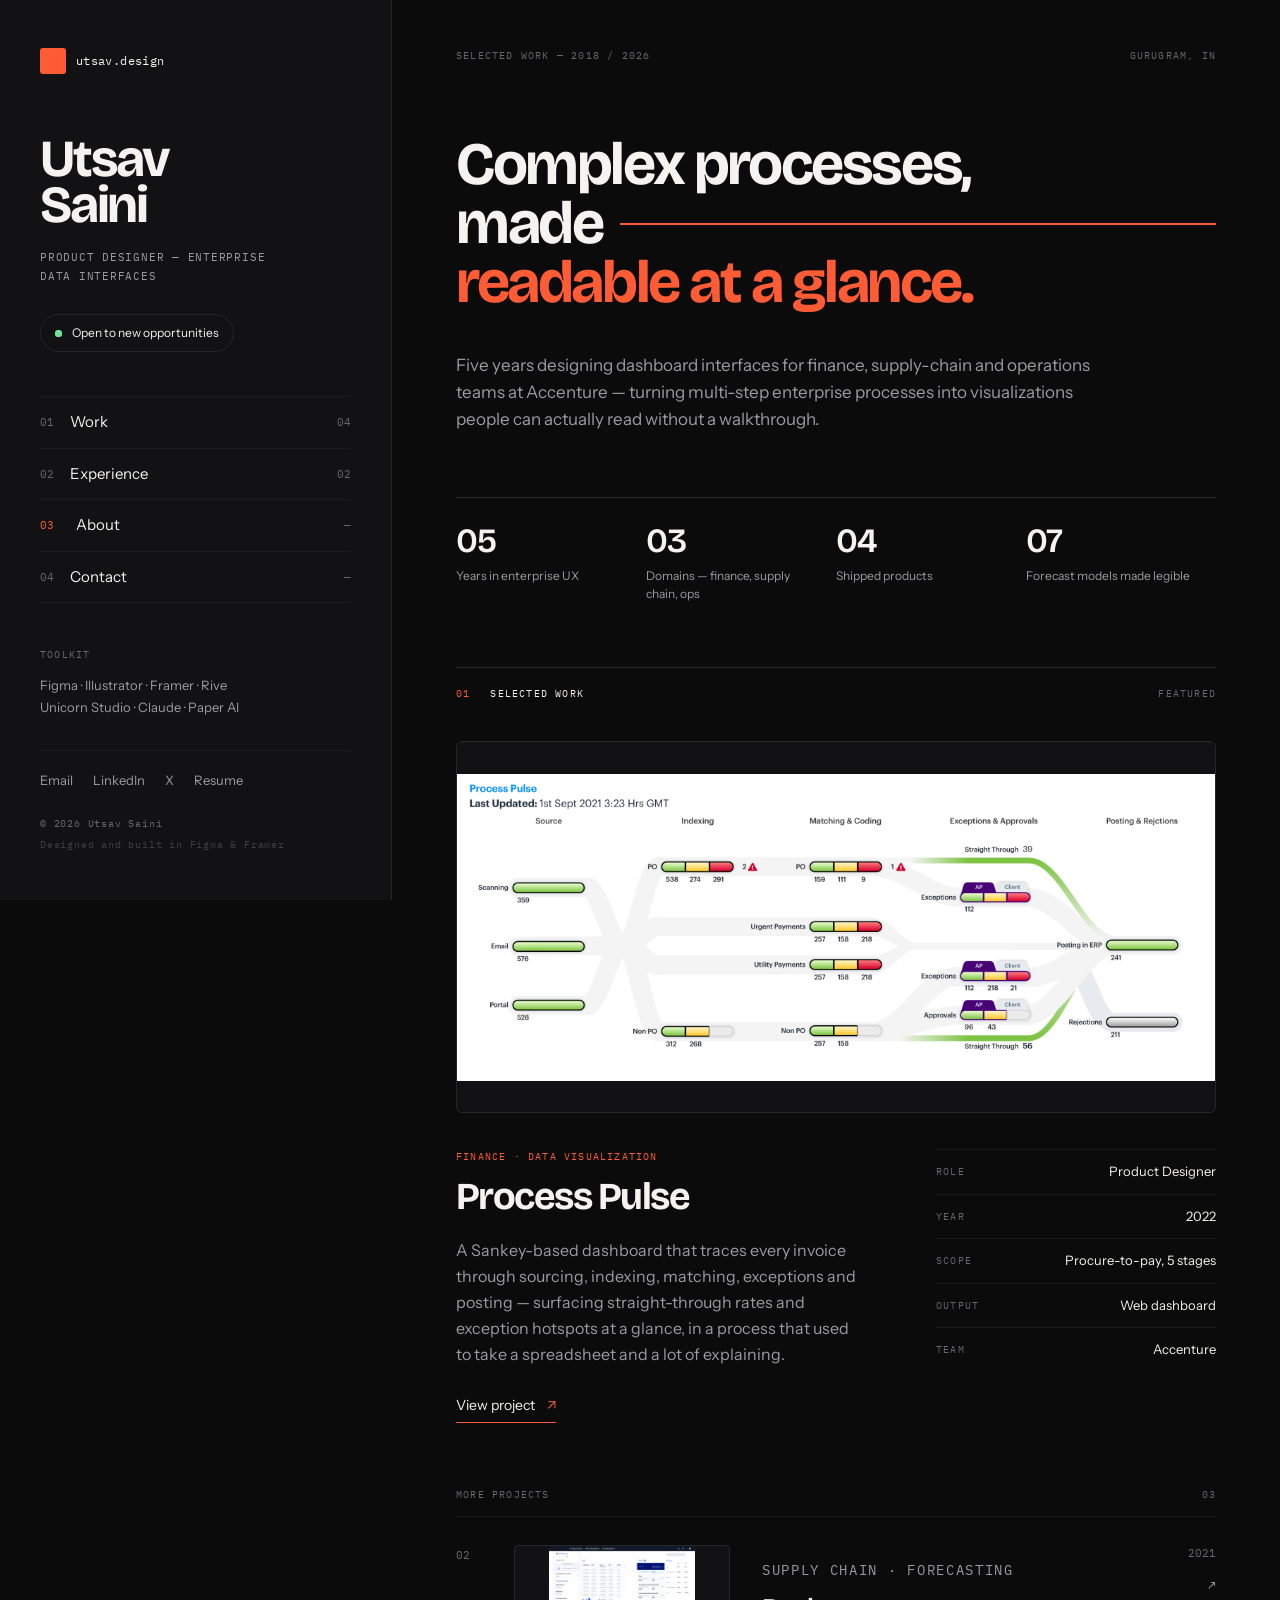
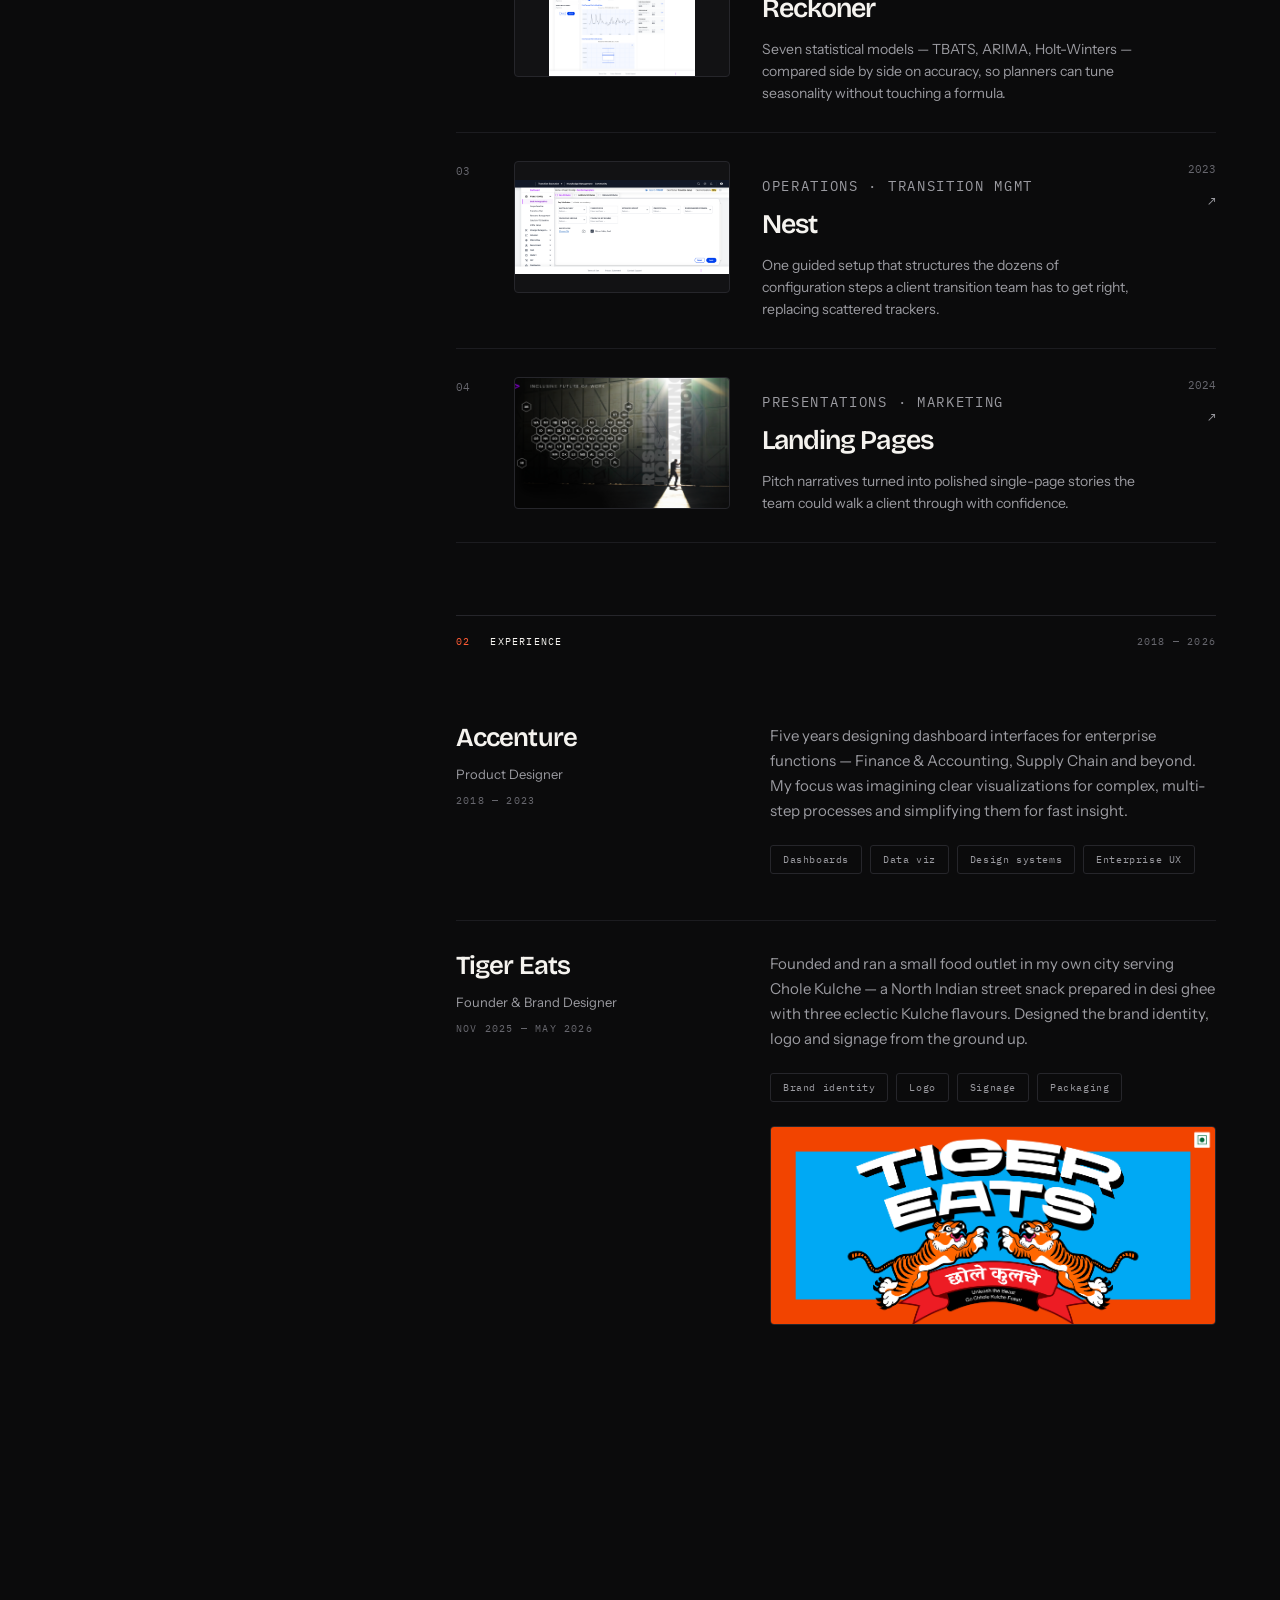
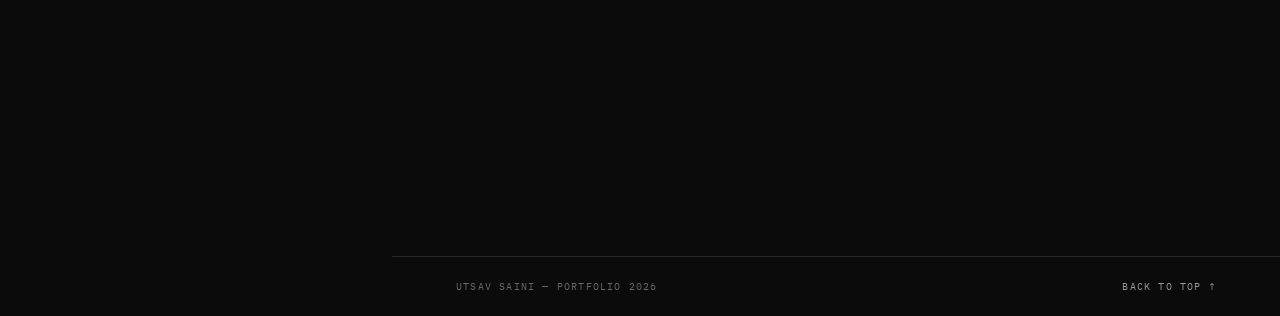
==== commit 46937af5: "Add motion: load entrances, scroll reveals, view transitions, gated hovers Staggered load entrance, " ====
--- a/index.html
+++ b/index.html
@@ -17,7 +17,7 @@
   <link rel="stylesheet" href="styles.css">
 </head>
 
-<body>
+<body class="home">
   <div class="shell" id="top">
 
     <aside class="rail">
@@ -205,6 +205,29 @@
   </div>
 
   <script>
+    // Scroll reveal: stagger siblings, remove the hidden state once settled
+    document.documentElement.classList.add('js');
+    const revealSel = '.section-head, .shot, .featured, .index-head, .project, .job, .split, .cs-block, .screens figure';
+    const io = new IntersectionObserver((entries) => {
+      entries.forEach((entry) => {
+        if (!entry.isIntersecting) return;
+        const el = entry.target;
+        io.unobserve(el);
+        el.classList.add('in');
+        el.addEventListener('transitionend', (e) => {
+          if (e.propertyName !== 'opacity') return;
+          el.classList.remove('reveal', 'in');
+          el.style.removeProperty('--d');
+        });
+      });
+    }, { rootMargin: '0px 0px -8% 0px', threshold: 0.08 });
+    document.querySelectorAll(revealSel).forEach((el) => {
+      const sibs = [...el.parentElement.children].filter((c) => c.matches(revealSel));
+      el.style.setProperty('--d', `${Math.min(sibs.indexOf(el), 4) * 60}ms`);
+      el.classList.add('reveal');
+      io.observe(el);
+    });
+
     // Highlight the rail index entry for the section in view
     const indexLinks = document.querySelectorAll('.index a');
     const spy = new IntersectionObserver((entries) => {
--- a/styles.css
+++ b/styles.css
@@ -11,6 +11,8 @@
   --display: "Bricolage Grotesque", -apple-system, BlinkMacSystemFont, sans-serif;
   --body: "Instrument Sans", -apple-system, BlinkMacSystemFont, sans-serif;
   --code: "IBM Plex Mono", ui-monospace, Menlo, monospace;
+  --ease-out: cubic-bezier(0.23, 1, 0.32, 1);
+  --ease-in-out: cubic-bezier(0.77, 0, 0.175, 1);
   --rail: 392px;
   --pad: 64px;
 }
@@ -127,16 +129,25 @@
 }
 
 .availability i {
+  position: relative;
   width: 7px;
   height: 7px;
   border-radius: 50%;
   background: var(--signal);
-  box-shadow: 0 0 0 0 rgba(111, 227, 155, 0.5);
-  animation: pulse 2.4s ease-out infinite;
-}
-
-@keyframes pulse {
-  70%, 100% { box-shadow: 0 0 0 8px rgba(111, 227, 155, 0); }
+}
+
+.availability i::after {
+  content: "";
+  position: absolute;
+  inset: 0;
+  border-radius: 50%;
+  background: var(--signal);
+  animation: ping 2.4s var(--ease-out) infinite;
+}
+
+@keyframes ping {
+  0% { transform: scale(1); opacity: 0.5; }
+  70%, 100% { transform: scale(3); opacity: 0; }
 }
 
 .index a {
@@ -146,7 +157,6 @@
   padding: 14px 0;
   border-top: 1px solid var(--line-soft);
   font-size: 15px;
-  transition: padding-left 0.25s ease, color 0.2s ease;
 }
 
 .index a:last-child {
@@ -165,16 +175,6 @@
   flex: 1;
 }
 
-.index a:hover,
-.index a.active {
-  padding-left: 6px;
-}
-
-.index a:hover .n,
-.index a.active .n {
-  color: var(--accent);
-}
-
 .toolkit .mono {
   display: block;
   letter-spacing: 0.12em;
@@ -196,11 +196,6 @@
   gap: 8px 20px;
   font-size: 13px;
   color: var(--muted);
-}
-
-.links a:hover,
-.foot-links a:hover {
-  color: var(--text);
 }
 
 .rail-foot {
@@ -348,10 +343,6 @@
   background: var(--surface) center / contain no-repeat;
   cursor: pointer;
   transition: border-color 0.25s ease;
-}
-
-.shot:hover {
-  border-color: #3a3a41;
 }
 
 .featured {
@@ -410,11 +401,6 @@
   color: var(--accent);
 }
 
-.cta:hover .arrow,
-.project:hover .arrow {
-  transform: translate(2px, -2px);
-}
-
 .spec {
   width: 280px;
   flex-shrink: 0;
@@ -463,10 +449,6 @@
 
 .project:last-child {
   border-bottom: 1px solid var(--line-soft);
-}
-
-.project:hover {
-  background: rgba(255, 255, 255, 0.015);
 }
 
 .project:focus-visible,
@@ -648,11 +630,6 @@
   transition: filter 0.2s ease, transform 0.2s ease;
 }
 
-.mail:hover {
-  filter: brightness(1.08);
-  transform: translateY(-1px);
-}
-
 .channels {
   width: 340px;
   flex-shrink: 0;
@@ -677,11 +654,6 @@
   font-size: 11px;
 }
 
-a.channel:hover .arrow {
-  transform: translate(2px, -2px);
-  color: var(--accent);
-}
-
 .site-foot {
   display: flex;
   justify-content: space-between;
@@ -691,10 +663,6 @@
 
 .site-foot a {
   color: var(--muted);
-}
-
-.site-foot a:hover {
-  color: var(--text);
 }
 
 .mobile-foot {
@@ -942,16 +910,8 @@
   transition: color 0.2s ease;
 }
 
-.back:hover {
-  color: var(--text);
-}
-
 .back .arrow {
   transition: transform 0.25s ease;
-}
-
-.back:hover .arrow {
-  transform: translateX(-3px);
 }
 
 .domain {
@@ -1074,10 +1034,6 @@
   color: var(--text);
   display: inline-flex;
   gap: 10px;
-}
-
-.next-link:hover .arrow {
-  transform: translateX(3px);
 }
 
 @media (max-width: 1200px) {
@@ -1104,3 +1060,145 @@
     transition: none !important;
   }
 }
+
+/* ---------- Motion ---------- */
+@view-transition {
+  navigation: auto;
+}
+
+.rail {
+  view-transition-name: rail;
+}
+
+::view-transition-group(root) {
+  animation-duration: 220ms;
+}
+
+::view-transition-old(root),
+::view-transition-new(root) {
+  animation-timing-function: var(--ease-out);
+}
+
+@keyframes rise {
+  from { opacity: 0; transform: translateY(12px); }
+}
+
+@keyframes reveal-clip {
+  from { clip-path: inset(0 0 100% 0); }
+}
+
+/* Load entrance: hero + rail on home, header on case studies */
+.home .rail-top > *,
+.home .index a,
+.home .hero .meta,
+.home .hero .statement .line,
+.home .hero .intro,
+.home .hero .stat,
+.cs-head .meta,
+.cs-title,
+.cs-deck,
+.spec-strip {
+  animation: rise 560ms var(--ease-out) both;
+  animation-delay: calc(var(--i, 0) * 60ms);
+}
+
+.home .rail-top > :nth-child(2) { --i: 1; }
+.home .rail-top > :nth-child(3) { --i: 2; }
+.home .rail-top > :nth-child(4) { --i: 3; }
+.home .index a:nth-child(1) { --i: 4; }
+.home .index a:nth-child(2) { --i: 5; }
+.home .index a:nth-child(3) { --i: 6; }
+.home .index a:nth-child(4) { --i: 7; }
+.home .hero .statement .line:nth-child(1) { --i: 1; }
+.home .hero .statement .line:nth-child(2) { --i: 2; }
+.home .hero .statement .line:nth-child(3) { --i: 3; }
+.home .hero .intro { --i: 5; }
+.home .hero .stat:nth-child(1) { --i: 6; }
+.home .hero .stat:nth-child(2) { --i: 7; }
+.home .hero .stat:nth-child(3) { --i: 8; }
+.home .hero .stat:nth-child(4) { --i: 9; }
+.cs-title { --i: 1; }
+.cs-deck { --i: 2; }
+.spec-strip { --i: 3; }
+
+.cs-hero img {
+  animation: reveal-clip 900ms 250ms var(--ease-in-out) both;
+}
+
+/* Scroll reveal (classes added by JS, removed once settled) */
+.js .reveal {
+  opacity: 0;
+  transform: translateY(14px);
+  transition: opacity 500ms var(--ease-out), transform 500ms var(--ease-out);
+  transition-delay: var(--d, 0ms);
+}
+
+.js .reveal.in {
+  opacity: 1;
+  transform: none;
+}
+
+/* Press feedback */
+.cta,
+.mail {
+  transition: transform 160ms var(--ease-out), filter 200ms ease;
+}
+
+.cta:active,
+.mail:active {
+  transform: scale(0.97);
+}
+
+.index .l {
+  transition: transform 250ms var(--ease-out);
+}
+
+.index a.active .n {
+  color: var(--accent);
+}
+
+.index a.active .l {
+  transform: translateX(6px);
+}
+
+.thumb {
+  transition: transform 300ms var(--ease-out), border-color 200ms ease;
+}
+
+.project .arrow,
+.channel .arrow {
+  transition: transform 250ms var(--ease-out), color 200ms ease;
+}
+
+/* Hover only where hover exists */
+@media (hover: hover) and (pointer: fine) {
+  .index a:hover .n { color: var(--accent); }
+  .index a:hover .l { transform: translateX(6px); }
+  .links a:hover,
+  .site-foot a:hover,
+  .back:hover { color: var(--text); }
+  .shot:hover { border-color: #3a3a41; }
+  .project:hover { background: rgba(255, 255, 255, 0.015); }
+  .project:hover .thumb { transform: scale(1.025); border-color: #3a3a41; }
+  .cta:hover .arrow,
+  .project:hover .arrow,
+  a.channel:hover .arrow { transform: translate(2px, -2px); }
+  a.channel:hover .arrow { color: var(--accent); }
+  .mail:hover { filter: brightness(1.08); }
+  .back:hover .arrow { transform: translateX(-3px); }
+  .next-link:hover .arrow { transform: translateX(3px); }
+}
+
+@media (prefers-reduced-motion: reduce) {
+  .js .reveal {
+    opacity: 1;
+    transform: none;
+    transition: none;
+  }
+
+  ::view-transition-group(*),
+  ::view-transition-old(*),
+  ::view-transition-new(*) {
+    animation: none !important;
+  }
+}
